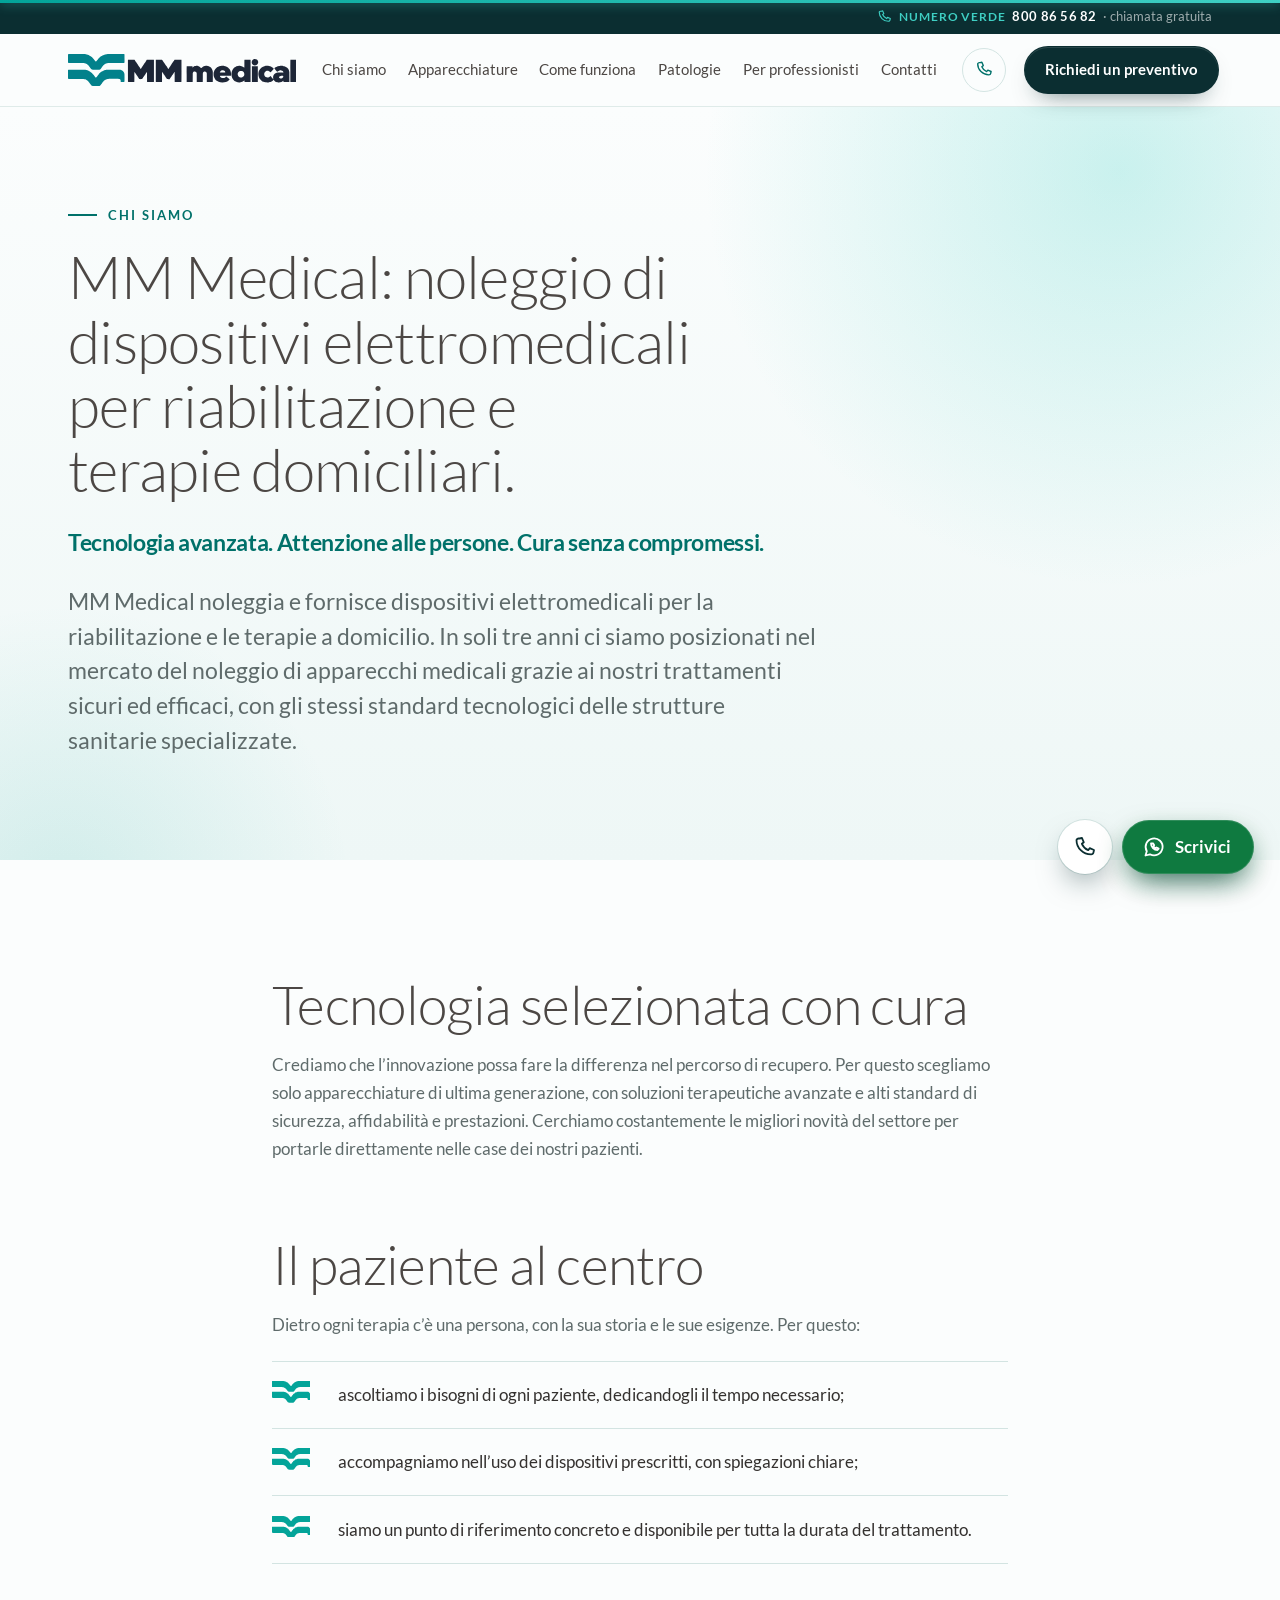
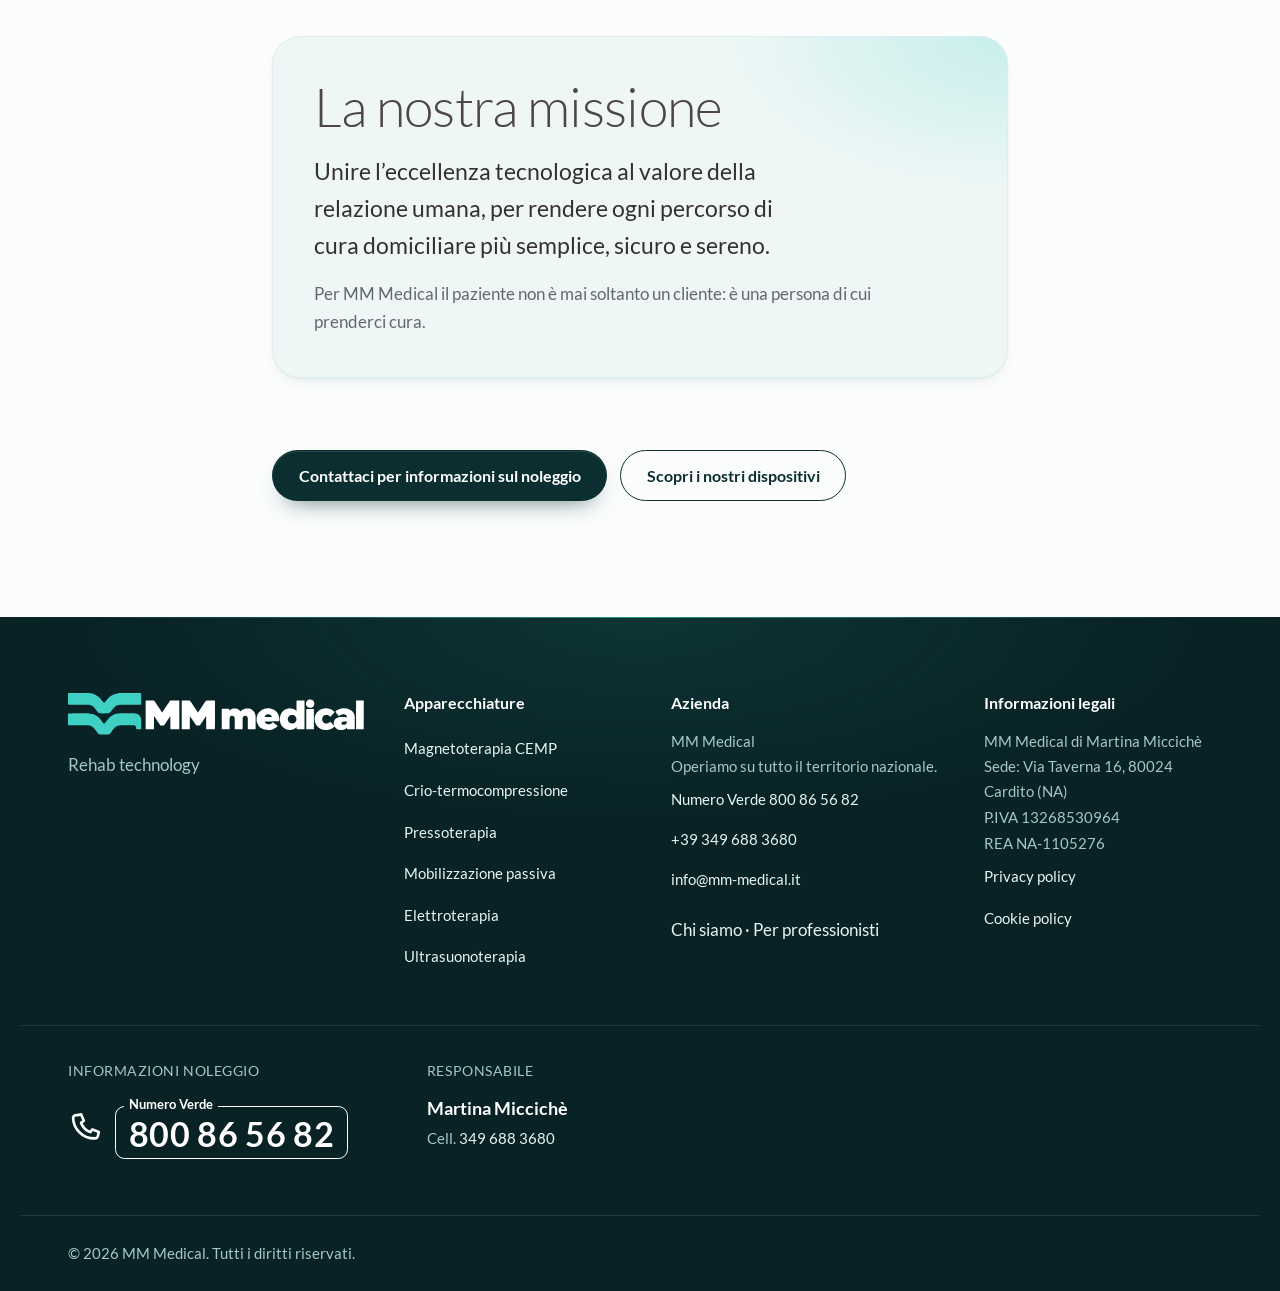
==== chi-siamo/index.html @ cc6946dc "Publish MM Medical site (built from launch 17e41a9)" ====
<!DOCTYPE html><html lang="it"><head><meta charset="utf-8"><meta name="viewport" content="width=device-width, initial-scale=1"><title>Chi siamo | MM Medical</title><meta name="description" content="MM Medical noleggia dispositivi elettromedicali per la riabilitazione e le terapie a domicilio. Tecnologia avanzata, attenzione alle persone, cura senza compromessi."><link rel="canonical" href="https://www.mm-medical.it/chi-siamo/"><link rel="icon" href="/favicon.svg" type="image/svg+xml"><meta name="theme-color" content="#0b2e31"><script>document.documentElement.classList.add('js');</script><script>
      // Page transitions: only the photo that travels (clicked card <-> device hero) gets a transition name,
      // so every other photo fades with the page. Browsers without these events simply skip the effect.
      (function () {
        var slug = function (u) { var m = new URL(u, location.href).pathname.match(/^\/apparecchiature\/([^\/]+)\/?$/); return m ? m[1] : null; };
        var photo = function (s, home) { return home ? document.querySelector('[data-device="' + s + '"] .ph') : document.querySelector('.stage .photo'); };
        var name = function (el, s) { if (el) el.style.viewTransitionName = 'dev-' + s; };
        addEventListener('pageswap', function (e) {
          if (!e.viewTransition || !e.activation) return;
          var to = new URL(e.activation.entry.url), here = slug(location.href), dest = slug(to.href);
          if (dest && !here) name(photo(dest, true), dest);
          else if (here && to.pathname === '/') name(photo(here, false), here);
        });
        addEventListener('pagereveal', function (e) {
          if (!e.viewTransition || !window.navigation || !navigation.activation || !navigation.activation.from) return;
          var from = new URL(navigation.activation.from.url), here = slug(location.href), prev = slug(from.href);
          if (here && from.pathname === '/') name(photo(here, false), here);
          else if (!here && prev) name(photo(prev, true), prev);
        });
      })();
    </script><link rel="alternate" hreflang="it" href="https://www.mm-medical.it/chi-siamo/"><link rel="alternate" hreflang="x-default" href="https://www.mm-medical.it/chi-siamo/"><meta property="og:type" content="website"><meta property="og:locale" content="it_IT"><meta property="og:site_name" content="MM Medical"><meta property="og:title" content="Chi siamo | MM Medical"><meta property="og:description" content="MM Medical noleggia dispositivi elettromedicali per la riabilitazione e le terapie a domicilio. Tecnologia avanzata, attenzione alle persone, cura senza compromessi."><meta property="og:url" content="https://www.mm-medical.it/chi-siamo/"><meta property="og:image" content="https://www.mm-medical.it/og.jpg"><meta property="og:image:width" content="1200"><meta property="og:image:height" content="630"><meta property="og:image:alt" content="MM Medical: noleggio di apparecchiature per la riabilitazione"><meta name="twitter:card" content="summary_large_image"><meta name="twitter:image" content="https://www.mm-medical.it/og.jpg"><script type="application/ld+json">{"@context":"https://schema.org","@type":"LocalBusiness","name":"MM Medical","url":"https://www.mm-medical.it","telephone":"+39 349 688 3680","email":"info@mm-medical.it","description":"MM Medical noleggia dispositivi elettromedicali per la riabilitazione e le terapie a domicilio. Tecnologia avanzata, attenzione alle persone, cura senza compromessi.","areaServed":{"@type":"Country","name":"Italia"}}</script><link rel="stylesheet" href="/_astro/Base.Cmo2KmZf.css"><style>.hero[data-astro-cid-tkrz6np5]{background:linear-gradient(180deg, var(--paper), var(--mint));padding-block:clamp(3.5rem,8vw,7rem)}.hero[data-astro-cid-tkrz6np5] .wrap[data-astro-cid-tkrz6np5]{justify-items:start;gap:1.4rem;display:grid}h1[data-astro-cid-tkrz6np5]{overflow-wrap:break-word;max-width:22ch;font-size:clamp(1.9rem,1.1rem + 3.2vw,4.2rem)}.tagline[data-astro-cid-tkrz6np5]{font-family:var(--font-head);letter-spacing:-.015em;color:var(--teal-deep);font-weight:600;font-size:var(--step-1,1.25rem)}@media (prefers-reduced-motion:no-preference){.hero[data-astro-cid-tkrz6np5] .wrap[data-astro-cid-tkrz6np5]>[data-astro-cid-tkrz6np5]{animation:cs-up .9s var(--ease) both}.hero[data-astro-cid-tkrz6np5] .wrap[data-astro-cid-tkrz6np5]>[data-astro-cid-tkrz6np5]:nth-child(2){animation-delay:80ms}.hero[data-astro-cid-tkrz6np5] .wrap[data-astro-cid-tkrz6np5]>[data-astro-cid-tkrz6np5]:nth-child(3){animation-delay:.16s}.hero[data-astro-cid-tkrz6np5] .wrap[data-astro-cid-tkrz6np5]>[data-astro-cid-tkrz6np5]:nth-child(4){animation-delay:.24s}@keyframes cs-up{0%{opacity:0;transform:translateY(16px)}}}.hero[data-astro-cid-tkrz6np5] .lead[data-astro-cid-tkrz6np5]{max-width:60ch}.blocks[data-astro-cid-tkrz6np5]{gap:clamp(2.5rem,6vw,4.5rem);max-width:52rem;display:grid}.block[data-astro-cid-tkrz6np5]{gap:1rem;display:grid}.block[data-astro-cid-tkrz6np5] p[data-astro-cid-tkrz6np5]{color:var(--muted)}.points[data-astro-cid-tkrz6np5]{margin:.4rem 0 0;padding:0;list-style:none;display:grid}.points[data-astro-cid-tkrz6np5] li[data-astro-cid-tkrz6np5]{border-top:1px solid var(--line);grid-template-columns:3rem 1fr;align-items:start;gap:1.1rem;padding-block:1.2rem;display:grid}.points[data-astro-cid-tkrz6np5] li[data-astro-cid-tkrz6np5]:last-child{border-bottom:1px solid var(--line)}.points[data-astro-cid-tkrz6np5] .bullet{width:2.4rem;color:var(--teal);transition:transform .5s var(--ease-spring), filter .4s}.points[data-astro-cid-tkrz6np5] li[data-astro-cid-tkrz6np5]{transition:padding-left .4s var(--ease), background .4s}@media (hover:hover){.points[data-astro-cid-tkrz6np5] li[data-astro-cid-tkrz6np5]:hover{background:linear-gradient(90deg,#eef7f6e6,#eef7f600);padding-left:.5rem}.points[data-astro-cid-tkrz6np5] li[data-astro-cid-tkrz6np5]:hover .bullet{filter:drop-shadow(0 4px 8px #03a49973);transform:scale(1.08)}}.mission[data-astro-cid-tkrz6np5]{border-radius:var(--r-lg);background:radial-gradient(26rem 14rem at 100% 0%, #3fd0c438, transparent 70%), var(--mint);box-shadow:inset 0 0 0 1px var(--mint-2), var(--shadow-sm);padding:clamp(1.5rem,4vw,2.6rem)}@media (width<=560px){.ctas[data-astro-cid-tkrz6np5] .btn[data-astro-cid-tkrz6np5]{width:100%}}.points[data-astro-cid-tkrz6np5] span[data-astro-cid-tkrz6np5]{color:var(--text)}.mission[data-astro-cid-tkrz6np5] .big[data-astro-cid-tkrz6np5]{color:var(--text);font-size:var(--step-1,1.25rem);max-width:38ch;font-weight:500}.ctas[data-astro-cid-tkrz6np5]{flex-wrap:wrap;gap:.8rem;display:flex}
</style></head><body><a class="skip" href="#main">Vai al contenuto</a><header class="site-header" data-astro-cid-nen7h5rs><div class="topline" data-astro-cid-nen7h5rs><div class="wrap tl-in" data-astro-cid-nen7h5rs><a class="tl-tf" href="tel:800865682" aria-label="Numero Verde 800 86 56 82, chiamata gratuita" data-astro-cid-nen7h5rs><svg class="i" viewBox="0 0 24 24" fill="none" stroke="currentColor" stroke-width="1.8" stroke-linecap="round" stroke-linejoin="round" aria-hidden="true"><path d="M6.6 3.5 9 3l1.8 4.3-1.9 1.5a11.5 11.5 0 0 0 6.3 6.3l1.5-1.9L21 15l-.5 2.4a2.5 2.5 0 0 1-2.5 2c-8 0-14.5-6.5-14.5-14.5a2.5 2.5 0 0 1 2.1-1.4z"></path></svg><span class="tl-lbl" data-astro-cid-nen7h5rs>Numero Verde</span> <strong data-astro-cid-nen7h5rs>800 86 56 82</strong><span class="tl-free" data-astro-cid-nen7h5rs>· chiamata gratuita</span></a></div></div><div class="wrap bar" data-astro-cid-nen7h5rs><a class="brand" href="/" aria-label="MM Medical, home" data-astro-cid-nen7h5rs><svg class="logo" viewBox="99.5 168.3 1407.2 197.2" role="img" aria-label="MM Medical" xmlns="http://www.w3.org/2000/svg"><path fill="var(--logo-mark, #02818B)" fill-rule="evenodd" d="M 103 168.5 c -1.67 0.67 -2.67 1.33 -3.17 2.67 -0.33 0.67 -0.33 1 -0.33 24.5 0 15.67 0 24 0.17 24.33 0.5 1.5 2 3 3.67 3.5 0.33 0.17 13.83 0.17 45.5 0.33 26.67 -0 45.83 -0 47 0.17 3.33 0.17 9 1.5 12.5 2.83 3.83 1.33 9.83 5.33 14.17 9.33 3 2.67 3.67 3.33 6.83 7.33 1.5 2 3 3.83 3.33 4.17 1 1.33 5.67 7.67 7.17 10 0.83 1.17 3.33 3.67 4.67 4.67 1.33 0.83 3.17 1.83 4.83 2.17 l 1.33 0.33 20.17 0.17 c 11.67 -0 20.67 -0 21.17 -0.17 4.17 -0.83 7.67 -3 10 -6.33 0.5 -0.67 1.17 -1.67 1.5 -2.17 0.33 -0.33 1.67 -2 2.83 -3.67 1.17 -1.67 2.5 -3.5 3 -4.17 0.67 -0.67 1.67 -2 2.33 -2.83 2.5 -3.33 7.5 -9 10 -11.17 3.17 -2.83 8.17 -5.83 12.5 -7.67 3.33 -1.33 8.67 -2.5 12.67 -2.83 1.5 -0.17 17.5 -0.17 49.67 -0.17 l 47.5 -0.17 0.83 -0.33 c 1.33 -0.67 1.83 -1.17 2.5 -2.33 l 0.5 -1 0 -23.17 c 0 -12.67 -0.17 -23.67 -0.17 -24.33 -0.17 -1.83 -0.67 -2.67 -2.17 -3.5 l -1 -0.67 -48 -0 c -29.33 -0 -49.17 -0 -51.17 0.17 -5.67 0.33 -10.67 1 -17 2.67 -6.5 1.5 -9.5 2.67 -16.5 6 -5.5 2.67 -12.67 7.5 -16.17 10.83 -0.33 0.5 -1.83 1.83 -3.33 3.33 -1.5 1.33 -3.5 3.33 -4.33 4.5 -2.83 3.17 -8.5 10.5 -11.33 14.67 -1.67 2.67 -3 3.33 -5.67 3.33 -2.17 -0 -3.33 -0.83 -5.33 -3.67 -3.33 -4.67 -3.67 -5.17 -6.83 -9 -1.33 -1.67 -2.67 -3.33 -3 -3.67 -2.5 -3.33 -7.83 -8.67 -11.5 -11.5 -0.33 -0.17 -1.17 -0.83 -1.83 -1.33 -0.67 -0.5 -2 -1.5 -2.83 -2 -0.83 -0.67 -2.17 -1.5 -3 -2.17 -1.67 -1 -4.5 -2.67 -6.33 -3.5 -0.67 -0.33 -2.5 -1.17 -3.83 -1.83 -3.33 -1.5 -6.83 -2.67 -10.33 -3.67 -0.83 -0.17 -2.17 -0.5 -3 -0.67 -1 -0.33 -2.33 -0.67 -3.17 -0.83 -0.83 -0.17 -2 -0.33 -2.33 -0.5 -0.33 -0 -2.5 -0.33 -4.67 -0.67 l -3.83 -0.5 -47.83 -0 c -38.83 -0 -47.83 -0 -48.33 0.17z M 117.17 265 l -14.5 -0 -0.83 0.67 c -0.5 0.33 -1.17 1 -1.33 1.33 -1 1.17 -1 -0.5 -1 26.17 0 27.67 -0.17 25.83 1.33 27.17 1.33 1.33 -3.33 1.17 47.33 1.33 32 -0 45.5 -0 46.83 0.17 3 0.33 8 1.33 10.67 2.33 2.5 0.83 6.67 2.83 7.83 3.67 2 1.5 3.83 2.67 5 3.5 3.5 2.5 4.83 3.67 7.67 7.33 1.17 1.5 3.67 4.5 5.17 6.33 1.67 2.17 4.5 6 5.67 8.17 0.5 0.83 1.5 2.17 2.33 3.17 0.67 1 1.67 2.33 2.17 3 1.5 2.33 3 3.5 5.83 5 2.33 1.17 1.83 1.17 22.67 1.17 19.67 -0 22.5 -0.17 24.17 -0.67 2.33 -0.67 5.67 -3.17 6.83 -5 1.17 -1.67 2.83 -4.17 4.33 -6.33 1.17 -1.5 2.5 -3.33 3 -4.17 2.83 -3.83 3.33 -4.67 4.5 -6.33 0.83 -1 2 -2.33 2.5 -3.17 0.67 -0.83 1.5 -1.83 1.83 -2.17 1.83 -2.5 5.67 -6 8.5 -7.83 0.83 -0.5 1.67 -1 1.83 -1.17 0.17 -0.17 0.83 -0.5 1.5 -0.83 0.5 -0.33 1.17 -0.67 1.67 -1 3.33 -2.33 11.17 -4.5 17.5 -5 4.33 -0.33 60.83 -0.33 64.83 -0 3.5 0.33 4.67 0.67 7 2.67 1.83 1.67 2.83 3.17 3.33 4.67 0.67 1.83 0.83 3 0.83 7 0 3.17 0 3.5 0.33 3.83 l 0.33 0.33 10.67 0.17 c 11.5 -0 11.67 -0 12.17 -0.83 0.17 -0.5 0.33 -42.33 0 -45.67 -0.33 -5 -1 -7.67 -3.17 -11.83 -3.83 -7.67 -8.5 -11.83 -18 -15.5 -2 -0.83 -5.33 -1.5 -9 -1.67 -3.17 -0.17 -60.83 -0.17 -70.17 -0 -3.83 -0 -7.33 0.17 -7.67 0.33 -0.5 -0 -2 0.33 -3.5 0.5 -1.33 0.17 -3.33 0.5 -4.17 0.83 -0.83 0.17 -2 0.5 -2.33 0.5 -2 0.33 -9 2.67 -12 4 -6 2.83 -7.33 3.5 -10 5.33 -4.5 2.83 -5.5 3.67 -10.33 7.83 -3.33 2.83 -3.67 3.17 -7.67 8 -0.83 1 -2.17 2.67 -3.17 4 -1 1.17 -2.5 3 -3.33 4.17 -0.67 1.17 -1.83 2.67 -2.17 3.17 -0.5 0.67 -1.67 2.33 -2.67 3.5 -3.67 5.33 -4.33 6 -7.33 6 -1.5 -0 -2.5 -0.33 -3.33 -1.17 -1.33 -1.33 -4.5 -5.83 -7.83 -10.67 -1.17 -1.83 -2.33 -3.5 -3.5 -4.67 -1.67 -1.83 -4.67 -5.33 -7.17 -8.17 -1 -1.5 -1.67 -2 -3.5 -3.67 -0.83 -0.67 -2 -1.67 -2.67 -2.33 -3.33 -2.83 -9.67 -7.33 -12 -8.33 -0.33 -0.17 -1.17 -0.5 -1.83 -1 -1.5 -0.83 -5.17 -2.5 -7 -3.17 -0.83 -0.33 -2.17 -0.83 -2.83 -1.17 -0.83 -0.33 -2.17 -0.67 -3 -0.83 -0.83 -0.17 -2 -0.5 -2.67 -0.67 -4.67 -1.33 -10.17 -2.17 -15.33 -2.33 -3.5 -0.17 -53.17 -0.17 -81.17 -0z"></path><path fill="var(--logo-word, #1D2637)" fill-rule="evenodd" d="M 1249 199.17 c -3.5 0.33 -8.17 2.5 -10.5 4.67 -1.5 1.33 -4 4.5 -4.67 5.83 -2 4 -2.67 8.83 -1.83 14 0.83 4.17 3.5 8.33 7.17 11.17 3.83 2.83 7 3.67 12.5 3.67 7.17 -0 12.67 -2.67 16.33 -8 1.5 -2.5 2.83 -5.67 3.17 -7.83 0.17 -0.5 0.17 -1.67 0.33 -2.33 0.83 -6 -3 -14.33 -8.17 -17.67 -4.33 -2.67 -9.5 -4 -14.33 -3.5z M 469.33 204.33 l -0.5 0.5 0 67.5 0.17 67.33 0.33 0.33 c 0.17 0.17 0.83 0.33 2.67 0.33 2.83 0.17 35.5 0.17 35.83 -0 0.83 -0.17 0.83 0.83 0.83 -30.83 0 -28.17 0 -30 0.33 -30.33 0.33 -0.5 0.67 -0.33 1.5 1.17 0.33 0.67 1.33 2 2.17 3.33 2.17 2.67 2.67 3.5 5.33 7.33 1 1.67 2.17 3.5 2.5 4 2 3.17 5.5 8.33 6.83 10.17 0.83 1.33 1.83 2.83 2.5 3.5 0.5 0.83 2.67 4 4.67 7 2.17 3.17 4 6 4.33 6.33 0.33 0.33 1 0.67 1.67 0.83 0.83 0.33 1.17 0.33 7.33 0.33 5.67 -0 6.5 -0 7.17 -0.33 0.67 -0.33 2 -1.67 3 -3.17 0.5 -0.5 1.67 -2.5 3 -4.17 1.17 -1.83 2.67 -4 3.33 -5 1.67 -2.5 3.5 -5.17 4.17 -6.33 0.83 -1.33 4.5 -6.67 5.83 -8.67 0.67 -0.83 1.5 -2 1.83 -2.67 0.83 -1 3.17 -4.67 4.83 -7.33 1.83 -2.67 4.33 -6.33 4.67 -6.5 0.83 -0.5 0.83 -1.83 0.83 30.33 0.17 21.5 0.17 30.17 0.33 30.5 0.17 0.17 0.33 0.33 0.67 0.5 0.17 -0 9.5 -0 20.67 -0 l 20.17 -0 0.33 -0.33 0.5 -0.33 0 -67.5 0 -67.33 -0.5 -0.5 -0.5 -0.33 -20.83 -0 c -14.33 -0 -21 -0 -21.33 0.17 -0.83 0.33 -1.67 1.67 -7.17 9.67 -1.5 2.17 -3.83 5.67 -5.33 7.67 -1.33 2.17 -2.67 4.17 -3 4.5 -0.67 1.17 -2.33 3.67 -2.83 4.67 -0.33 0.5 -0.83 1.33 -1.33 1.83 -5.17 7.5 -8 12 -9.83 14.83 -1 1.5 -2.5 4 -3.5 5.33 -1 1.5 -2.33 3.67 -3 4.67 -1.5 2.33 -2 2.83 -2.5 2.83 -0.33 -0 -2 -2.33 -4.17 -5.83 -0.33 -0.67 -1.5 -2.33 -2.5 -3.67 -1 -1.33 -2.33 -3.5 -3.33 -4.83 -0.83 -1.33 -2.5 -3.83 -3.67 -5.67 -1.17 -1.67 -2.67 -4 -3.5 -5.17 -5.83 -8.67 -9.5 -14.17 -12.67 -18.83 -1 -1.5 -2.67 -3.83 -3.67 -5.33 -3.67 -5.33 -4.33 -6.17 -4.83 -6.5 l -0.5 -0.33 -19.5 -0 -19.5 -0 -0.33 0.33z M 1187.33 204.17 c -0.33 0.17 -0.5 0.33 -0.5 0.5 -0.17 -0 -0.17 11 -0.33 24.17 0 17.83 -0.17 24.17 -0.17 24.17 -0.5 0.33 -0.67 0.17 -1.83 -0.83 -1.5 -1.33 -4 -3.33 -5.5 -4 -0.5 -0.33 -1.67 -1 -2.33 -1.33 -2 -1.33 -5.83 -3 -7.67 -3.67 -2.17 -0.67 -8 -1.83 -10.33 -2 -3.17 -0.33 -6.5 -0 -10.5 0.67 -6.33 1 -7.67 1.33 -12.83 3.67 -2 1 -7.17 4 -8.33 4.83 -4.17 3.33 -7.5 6.83 -11.17 11.5 -2.5 3.33 -6 11.5 -7.33 17.5 -2.5 10.33 -2.17 19.33 1.33 31.67 0.33 1.33 1.83 4.5 3.33 7.67 0.83 1.67 1.33 2.33 4 6.17 4.5 6.33 11.5 11.83 19 15 7.17 3 12.33 4 20.33 3.83 8.83 -0.33 15.33 -2.33 22.5 -7 1.17 -0.83 4.67 -3.67 5.83 -4.67 1.83 -1.83 2 -1.5 2.5 5 0.17 2.83 0.33 3.33 1 3.67 0.17 0.17 4.83 0.17 17.83 0.17 l 17.67 -0 0.33 -0.33 0.5 -0.5 0 -67.5 0 -67.5 -0.33 -0.5 -0.5 -0.33 -17.67 -0 c -9.83 -0 -17.83 -0 -18 -0 -0.33 -0.17 -0.67 -0 -0.83 -0z m -17.17 68.83 c 1.33 0.17 2.83 0.5 3.33 0.67 0.5 0.33 1.17 0.5 1.5 0.5 0.83 0.17 3.67 2.5 5.33 4.17 5.17 5.17 7.17 12.83 5 20.17 -1.17 3.33 -2 5.17 -3.83 7.17 -2.17 2.33 -4.33 3.83 -7.83 5.67 -4.67 2.17 -11 2.17 -16.33 -0.17 -2 -0.83 -5 -2.83 -6.5 -4.5 -2.5 -2.67 -3.83 -5 -5.17 -9.83 l -0.5 -1.83 0 -3.33 0.17 -3.5 0.67 -1.67 c 0.33 -1 1 -2.33 1.33 -3 0.5 -0.67 1.17 -1.83 1.5 -2.5 1.17 -2.17 4.5 -5.17 7 -6.5 3.67 -1.83 9.5 -2.5 14.33 -1.5z M 641 204.5 l -0.33 0.33 -0.17 67.33 0 67.33 0.5 0.5 0.33 0.33 9.5 -0 c 5.17 -0 13.5 -0 18.5 0.17 8.67 -0 9 -0 9.33 -0.33 l 0.33 -0.33 0 -29 c 0.17 -15.83 0.17 -29.5 0.33 -30.17 0.17 -2.33 0.5 -2 3.33 2.33 3 4.17 4 5.83 5.5 7.83 0.83 1 2.5 3.67 4 5.67 1.33 2 3 4.5 3.67 5.5 0.67 1 1.83 2.5 2.33 3.33 0.67 1 1.33 2.17 1.67 2.5 0.33 0.5 2.33 3.5 4.33 6.5 4.67 6.83 5.17 7.5 6.17 8.17 1 0.67 1.5 0.67 8.17 0.67 6.5 -0.17 6.5 -0.17 8.17 -1.5 1.17 -1.17 6.17 -8.17 7 -10 0.33 -0.33 1.17 -1.67 2 -3 0.83 -1.17 2.17 -3.17 3.17 -4.5 0.83 -1.33 2.17 -3.17 2.67 -4.17 1.67 -2.17 4.5 -6.33 5.5 -8.17 2.17 -3.5 2.5 -4 3.33 -5.17 0.5 -0.5 1.17 -1.5 1.5 -2 0.5 -0.5 1.5 -2 2.33 -3.17 1.67 -2.5 2.17 -2.83 2.5 -2.17 0.17 0.5 0.33 15.17 0.17 44.83 0 10.5 0 15.5 0.17 15.67 0.17 0.17 0.5 0.33 0.83 0.5 0.67 0.17 40 0.17 40.33 -0 0.83 -0.17 0.83 3.67 0.83 -67.83 0 -48.5 0 -67.17 -0.17 -67.5 -0.17 -0.33 -0.33 -0.5 -0.5 -0.67 -0.33 -0.17 -37.5 -0.17 -40.17 -0 -2.17 0.17 -2.67 0.33 -3.83 2.17 -2.17 3.5 -3.67 5.67 -4.67 7.17 -1.17 1.33 -2.67 3.5 -4.17 6.17 -0.33 0.67 -1.33 2.17 -2.17 3.17 -1.83 2.67 -4.5 6.67 -6.67 9.83 -0.83 1.33 -1.83 3 -2.33 3.5 -0.33 0.67 -1.5 2.33 -2.33 3.67 -1.67 2.5 -2.67 3.83 -6 8.67 -1.17 1.67 -2.67 4 -3.5 5.17 -4 6.33 -4.33 6.83 -5.17 6.33 0 -0.17 -0.67 -0.83 -1.17 -1.67 -0.5 -0.83 -1.17 -2.17 -1.67 -2.83 -1.5 -2.33 -5.33 -7.83 -8.5 -12.83 -1.83 -2.5 -4 -5.67 -5 -7.17 -1.67 -2.5 -2.5 -3.67 -4 -6.33 -0.5 -0.67 -1.33 -2 -2 -2.83 -0.67 -0.83 -1.5 -2 -2 -2.5 -1.83 -2.67 -5 -7.33 -7.83 -11.5 -3 -4.83 -4.67 -7 -5.33 -7.5 -0.67 -0.67 -3.67 -0.83 -21.67 -0.83 -16.33 -0 -16.83 -0 -17.17 0.33z M 1470.17 204.67 c -0.17 0.33 -0.33 3.67 -0.33 67.5 0 36.83 0 67.33 0.17 67.67 0 0.33 0.17 0.5 0.33 0.67 0.33 0.17 5.17 0.17 17.67 0.17 17.33 -0 17.33 -0 17.83 -0.33 0.17 -0.17 0.5 -0.5 0.5 -0.67 0.17 -0.33 0.17 -24.33 0.17 -53.5 0 -29.17 0 -55.83 0 -59.33 0.17 -3.5 0.17 -9.67 0 -14 l 0 -7.67 -0.5 -0.5 -0.5 -0.5 -17.5 -0 -17.5 -0 -0.33 0.5z M 1045.83 241.17 c -0.33 -0 -1.5 0.17 -2.67 0.33 -1.33 0.17 -2.67 0.33 -3.17 0.5 -1.17 -0 -6.33 1.33 -8 1.83 -10 3.33 -18.17 9 -24.5 17 -3.67 4.5 -7 10.67 -8.5 16.17 -0.33 1 -0.67 2.17 -0.83 2.83 -0.33 1.33 -1.17 5.17 -1.33 7 -0.5 4.17 0 14 0.67 17 0.17 0.33 0.33 1.17 0.5 1.67 0 0.67 0.5 2 0.83 3.17 0.5 1.17 1 2.67 1.17 3.17 1 3 3.17 7 6.33 11.33 3.83 5.33 5.17 6.67 10.17 10.5 4 2.83 6.5 4.33 11 6 7.83 3.33 14.33 4.5 24.5 4.33 7.83 -0 12.67 -0.67 20.33 -2.83 2.33 -0.67 6.83 -2.67 9.33 -4 1.33 -0.83 6 -3.83 7.17 -4.83 2.67 -2.17 7.5 -7.17 7.5 -7.67 0 -0.5 -1.33 -1.83 -4.67 -4.33 -1.5 -1.17 -3 -2.33 -3.33 -2.67 -0.5 -0.33 -1.17 -1 -1.67 -1.33 -0.67 -0.33 -1.5 -1 -2.17 -1.5 -6.33 -4.83 -9.83 -7.5 -10.5 -7.5 -0.17 -0 -1.17 0.83 -2.67 2.33 -4.33 4.17 -7 5.67 -12.5 6.5 -4 0.67 -8 0.33 -11.83 -0.67 -4.67 -1.33 -9.67 -5.67 -11.17 -9.5 -0.17 -0.67 -0.5 -1.33 -0.5 -1.5 -0.33 -0.67 0.17 -1.17 0.83 -1.33 0.33 -0.17 14.17 -0.17 30.83 -0.17 32.5 -0 35.83 -0 36.17 -0.17 0.5 -0.17 0.67 -1 1 -4.17 0.67 -6.33 0 -15.83 -1.67 -20.83 -0.17 -0.83 -0.83 -2.5 -1.17 -3.67 -1 -3.17 -1.67 -4.67 -3.67 -8.33 -1.5 -2.5 -2.67 -4.17 -4.17 -6 -0.83 -0.83 -1.83 -2.17 -2.5 -2.83 -2.83 -3.5 -7.67 -7 -14 -10.17 -4.17 -2.17 -10.83 -4.33 -15.17 -5 -1 -0 -2.33 -0.33 -3 -0.5 -1 -0.17 -11.33 -0.5 -13 -0.17z m 8.5 27.67 c 4.67 0.67 8.5 2.5 10.83 4.83 1.33 1.5 2.17 2.67 3.17 5.33 1 2.33 0.83 2.83 -0.5 3.17 -1.17 0.17 -31.5 0.17 -32 -0.17 -0.5 -0.33 -0.5 -0.67 0 -2.33 0.67 -2.17 1.83 -4.33 3.33 -5.67 2.83 -2.83 6.5 -4.67 10.33 -5.17 2.33 -0.33 2.5 -0.33 4.83 -0z M 1322 241.17 c -2 0.17 -5.5 0.67 -8.67 1.5 -1 0.17 -2.33 0.5 -2.67 0.5 -2.5 0.5 -5.83 1.83 -9.5 3.67 -4.33 2.17 -7.17 3.83 -8.5 5.17 -0.67 0.67 -2 1.67 -2.83 2.33 -2 1.67 -3.83 3.67 -7.5 8 -1 1.33 -2.5 3.83 -4 6.83 -0.5 1.33 -1.17 2.5 -1.17 2.5 -0.5 0.67 -2.5 6.33 -2.83 8.17 -1.17 6.17 -1.5 9 -1.5 13 0.17 7.83 1.67 14.33 4.67 21.17 1.17 2.67 1.33 3.17 2.5 5 3.83 6.17 8.5 11.33 14 15.17 3.33 2.17 4 2.67 10.67 5.83 2.5 1.17 6 2.17 11 3 7.5 1.33 18.67 1.17 24 -0.5 0.67 -0.17 2.33 -0.67 3.83 -1 3.17 -0.83 4.67 -1.33 7.83 -2.83 6 -3 10.83 -6.5 14.33 -10.5 0.67 -1 1 -0.83 2.17 0.83 1.33 2 3 3.83 5.17 5.83 2.33 2.17 3 2.67 5.5 4 2.67 1.5 3.17 1.83 5 2.33 5.5 2 8.67 2.5 15.33 2.5 5.83 -0 9.67 -0.67 14.83 -2.33 0.83 -0.33 1.5 -0.5 1.67 -0.5 0.33 -0 3.83 -1.83 5 -2.67 1.33 -0.83 2.33 -1.67 4.33 -3.5 1.33 -1.17 1.5 -1.33 2 -1 0.33 0.17 0.5 1.83 0.5 4.33 0 2 0.17 2.5 1 2.67 0.5 0.17 34.5 0.17 35 -0.17 0.5 -0 0.67 -0.83 0.5 -1.83 0 -0.33 0 -13.67 0 -29.33 l -0.17 -28.67 -0.33 -2.5 c -0.33 -1.5 -0.67 -3.17 -0.83 -3.83 -0.67 -2.33 -1.33 -5 -1.33 -5.17 0 -0.17 -0.33 -0.83 -0.67 -1.5 -0.33 -0.83 -0.67 -1.83 -0.83 -2.17 -1.17 -2.33 -3.17 -6 -4.33 -7.67 -1 -1.17 -3 -3.17 -4.83 -4.67 -5 -4.17 -10.17 -6.83 -17.67 -9.5 -1.5 -0.5 -6.5 -1.5 -8.67 -1.83 -0.83 -0.17 -2.33 -0.33 -3.17 -0.5 -3.83 -0.5 -13 -0.33 -17 0.17 -0.83 0.17 -1.83 0.33 -2.5 0.5 -1 -0 -3.67 0.67 -6.33 1.33 -0.67 0.17 -1.67 0.5 -2.33 0.67 -0.5 -0 -1.5 0.33 -2.17 0.67 -0.67 0.33 -1.33 0.5 -1.5 0.5 -0.33 -0 -4.67 2 -7.67 3.67 -3.17 1.5 -6.83 4 -9 6 -1.33 1.33 -1.33 1.17 2.17 6.17 0.67 1.17 1.67 2.33 2 2.83 1.5 2.17 4.67 6.33 7.17 9.33 0.67 0.83 1.5 1.83 1.83 2.17 1 1.5 2.17 2.5 2.83 2.5 0.5 -0 1.83 -0.83 3.33 -2.33 2.67 -2.33 7 -4.5 11.67 -5.67 2.17 -0.5 2.5 -0.5 5.5 -0.67 2.67 -0 3.67 -0 4.83 0.17 4.83 1 7.67 2.33 10.33 5.33 1 1 1.83 3 2 5.17 0.67 3.67 0.5 4 -1.67 3.67 -0.83 -0 -3.33 -0.33 -5.67 -0.5 -2.33 -0.17 -5.33 -0.5 -6.5 -0.67 -5.83 -0.5 -16.67 -0.33 -21 0.33 -1.33 0.33 -2.83 0.67 -3.33 0.83 -0.5 0.17 -1.67 0.5 -2.33 0.67 -3 1 -4.83 1.67 -7.33 3.17 -4.5 2.33 -8.83 6.67 -11 10.33 -3 5.5 -3.83 8.83 -3.67 15 0 4.33 0.33 6.67 1.17 9.17 0.83 2.67 0.33 2.67 -2 -0.17 -0.83 -0.67 -1.5 -1.67 -1.83 -1.83 -0.5 -0.5 -1.5 -1.67 -3.17 -3.83 -4.83 -6 -10.17 -11.67 -10.83 -11.67 -0.33 -0 -0.83 0.5 -1.67 1.33 -0.67 0.67 -2 1.83 -2.83 2.33 -0.83 0.5 -1.83 1.33 -2.17 1.67 -1.67 1.17 -4.17 2.33 -6.33 3 -2 0.33 -2.33 0.33 -5 0.33 -4.33 -0 -7.17 -0.67 -10.17 -2.5 -5 -2.83 -7.17 -5.5 -9 -11.17 -1.33 -4.33 -1.33 -9.33 0.17 -14 1.5 -4.5 5.17 -9.17 9.17 -11.17 5.5 -2.83 13.5 -2.83 19.17 0.17 2.5 1.17 4 2.33 6.5 4.83 1.17 1.17 2.17 2.17 2.33 2.17 0.33 -0 1.67 -1.33 4.17 -4 1.17 -1.33 3.17 -3.33 4.33 -4.67 1.17 -1.17 2.67 -2.5 3.33 -3.17 1.17 -1.17 3.17 -3.5 5.33 -6.17 0.67 -0.67 1.67 -1.83 2.17 -2.33 0.83 -0.67 1.17 -1.17 1.17 -1.33 0 -0.67 -0.83 -1.83 -2.67 -3.67 -3.5 -3.5 -6.33 -5.5 -10.83 -8 -0.33 -0.33 -1.17 -0.67 -1.67 -1 -1.67 -1 -4.5 -2.17 -7 -3 -0.33 -0 -1 -0.33 -1.33 -0.5 -0.83 -0.33 -6.17 -1.5 -7.67 -1.67 -0.83 -0.17 -2.17 -0.33 -3.17 -0.5 -2.17 -0.17 -8.33 -0.33 -11.17 -0.17z m 103.83 62.17 c 0.5 0.5 0.5 1 0.33 3.17 -0.33 3.83 -1.17 5.67 -3.83 8.5 -2.17 2.5 -4.83 3.67 -8.67 4.17 -5.33 0.83 -8.83 -0.17 -11.17 -2.67 -2.17 -2.17 -2.67 -4.67 -1.67 -7.17 1.17 -3.67 4.67 -5.67 10.33 -6.17 3 -0.17 14.17 -0 14.67 0.17z M 886.5 241.67 c -1.17 0.17 -2.67 0.5 -3.33 0.67 -0.67 0.17 -1.83 0.5 -2.5 0.67 -1.83 0.5 -4.33 2 -8 4.5 -1 0.67 -2.83 2.33 -3.83 3.33 -0.67 0.83 -1.5 1 -1.5 0.33 -0.17 -0.67 -0.5 -4.5 -0.5 -5.67 0 -1.17 -0.17 -1.5 -1.17 -1.67 -0.83 -0.17 -33.33 -0.5 -34 -0.33 -0.33 0.17 -0.5 0.33 -0.67 0.67 -0.17 0.33 -0.17 12.5 -0.17 48.17 0 46.5 0.17 47.67 0.33 48 l 0.33 0.33 17.83 -0 c 10.33 -0 17.83 -0 18 -0.17 0.33 -0 0.5 -0.33 0.67 -0.5 0 -0.17 0.17 -11.67 0.17 -26.33 l 0.17 -26 0.33 -1.67 c 1.17 -4.67 3.5 -7.67 7.33 -9.33 4.33 -2 9.67 -0.83 13 2.67 1.67 1.67 2.5 3.67 3.17 6.67 l 0.5 2.33 0.17 25.83 c 0 24.5 0 25.83 0.33 26.17 l 0.33 0.33 18 0.17 18.17 -0 0.33 -0.5 c 0.33 -0.33 0.33 -0.33 0.33 -26.17 l 0 -25.67 0.5 -2.17 c 1 -5.67 4.67 -9.67 9.33 -10.33 4.17 -0.67 7.67 0.33 10.5 3 1.83 1.67 3.17 4.17 3.83 7.5 l 0.33 2 0 25.67 0 25.67 0.33 0.33 0.5 0.5 11.67 -0 c 17 0.33 24.17 0.17 24.67 -0.17 0.17 -0.33 0.17 -1.67 0.17 -29.83 0 -30.67 0 -31.5 -0.67 -35.67 -0.33 -2.17 -0.5 -2.5 -1.17 -5.33 -1.33 -4.83 -4.67 -11.67 -6.83 -14 -0.33 -0.33 -0.67 -0.83 -0.83 -1 -1 -1.5 -4.33 -4.33 -6.83 -6 -0.67 -0.33 -2 -1.33 -3 -2 -3.33 -2.17 -7.17 -3.67 -11.83 -4.5 -4.67 -0.83 -10.33 -1.33 -13 -0.83 -0.67 0.17 -2 0.33 -3.17 0.5 -2.17 0.17 -5.83 1 -7.33 1.67 -2.83 1 -6.67 3.17 -8.33 4.5 -0.5 0.33 -1.17 0.83 -1.67 1.33 -0.67 0.33 -2.33 1.83 -3.83 3.33 -1.67 1.67 -2.83 2.67 -3.17 2.67 -0.17 -0 -0.67 -0.33 -1.17 -1 -2.67 -3.33 -8.33 -7.83 -12 -9.67 -1.17 -0.5 -2.67 -1.17 -3.33 -1.33 -5.67 -1.83 -7 -2 -11.5 -2.17 -3.5 -0 -4.17 -0 -6 0.5z M 1233.33 243.83 c -0.33 0.17 -0.5 0.33 -0.5 0.5 0 0.17 0 21.67 0 48 0 46.17 0 47.67 0.33 48 0.17 0.33 1 0.33 17.83 0.33 l 17.5 -0 0.33 -0.33 0.5 -0.33 0 -21.5 c 0.17 -27.17 0.17 -27.33 0 -52.83 0 -20 -0.17 -21.17 -0.33 -21.5 -0.5 -0.33 -2.33 -0.5 -19.33 -0.5 -13.17 -0 -15.83 -0 -16.33 0.17z"></path></svg></a><nav class="nav" id="nav" aria-label="Principale" data-astro-cid-nen7h5rs><ul data-astro-cid-nen7h5rs><li style="--n: 0" data-astro-cid-nen7h5rs><a href="/chi-siamo/" data-astro-cid-nen7h5rs>Chi siamo</a></li><li style="--n: 1" data-astro-cid-nen7h5rs><a href="/#apparecchiature" data-astro-cid-nen7h5rs>Apparecchiature</a></li><li style="--n: 2" data-astro-cid-nen7h5rs><a href="/#come-funziona" data-astro-cid-nen7h5rs>Come funziona</a></li><li style="--n: 3" data-astro-cid-nen7h5rs><a href="/patologie/" data-astro-cid-nen7h5rs>Patologie</a></li><li style="--n: 4" data-astro-cid-nen7h5rs><a href="/professionisti/" data-astro-cid-nen7h5rs>Per professionisti</a></li><li style="--n: 5" data-astro-cid-nen7h5rs><a href="/#contatti" data-astro-cid-nen7h5rs>Contatti</a></li><li class="call" style="--n: 6" data-astro-cid-nen7h5rs><a href="tel:800865682" data-astro-cid-nen7h5rs>Numero Verde 800 86 56 82</a></li><li class="call" style="--n: 7" data-astro-cid-nen7h5rs><a href="tel:+393496883680" data-astro-cid-nen7h5rs>Chiama +39 349 688 3680</a></li><li class="menu-cta" style="--n: 8" data-astro-cid-nen7h5rs><a class="btn btn-primary" href="/#contatti" data-astro-cid-nen7h5rs>Richiedi un preventivo</a></li></ul></nav><div class="actions" data-astro-cid-nen7h5rs><a class="phone" href="tel:+393496883680" aria-label="Chiama MM Medical +39 349 688 3680" data-astro-cid-nen7h5rs><svg class="i" viewBox="0 0 24 24" fill="none" stroke="currentColor" stroke-width="1.8" stroke-linecap="round" stroke-linejoin="round" aria-hidden="true"><path d="M6.6 3.5 9 3l1.8 4.3-1.9 1.5a11.5 11.5 0 0 0 6.3 6.3l1.5-1.9L21 15l-.5 2.4a2.5 2.5 0 0 1-2.5 2c-8 0-14.5-6.5-14.5-14.5a2.5 2.5 0 0 1 2.1-1.4z"></path></svg><span data-astro-cid-nen7h5rs>+39 349 688 3680</span></a><a class="btn btn-primary cta" href="/#contatti" data-astro-cid-nen7h5rs>Richiedi un preventivo</a><button class="burger" type="button" aria-expanded="false" aria-controls="nav" aria-label="Apri il menu" data-astro-cid-nen7h5rs><span data-astro-cid-nen7h5rs></span><span data-astro-cid-nen7h5rs></span></button></div></div></header><script type="module">var e=document.querySelector(`.burger`),t=document.getElementById(`nav`),n=()=>{t?.removeAttribute(`data-open`),e?.setAttribute(`aria-expanded`,`false`)};e?.addEventListener(`click`,()=>{let n=e.getAttribute(`aria-expanded`)!==`true`;e.setAttribute(`aria-expanded`,String(n)),n?t?.setAttribute(`data-open`,`true`):t?.removeAttribute(`data-open`)}),t?.querySelectorAll(`a`).forEach(e=>e.addEventListener(`click`,n)),document.addEventListener(`keydown`,e=>{e.key===`Escape`&&n()}),document.addEventListener(`click`,e=>{t?.hasAttribute(`data-open`)&&!e.target.closest(`.site-header`)&&n()});var r=document.querySelector(`.site-header`),i=()=>r?.toggleAttribute(`data-scrolled`,scrollY>8);addEventListener(`scroll`,i,{passive:!0}),i();</script><main id="main"><section class="hero aura" data-astro-cid-tkrz6np5><div class="wrap" data-astro-cid-tkrz6np5><p class="eyebrow" data-astro-cid-tkrz6np5>Chi siamo</p><h1 data-astro-cid-tkrz6np5>MM Medical: noleggio di dispositivi elettromedicali per riabilitazione e terapie domiciliari.</h1><p class="tagline" data-astro-cid-tkrz6np5>Tecnologia avanzata. Attenzione alle persone. Cura senza compromessi.</p><p class="lead" data-astro-cid-tkrz6np5>MM Medical noleggia e fornisce dispositivi elettromedicali per la riabilitazione e le terapie a domicilio. In soli tre anni ci siamo posizionati nel mercato del noleggio di apparecchi medicali grazie ai nostri trattamenti sicuri ed efficaci, con gli stessi standard tecnologici delle strutture sanitarie specializzate.</p></div></section><section class="section body" data-astro-cid-tkrz6np5><div class="wrap blocks" data-astro-cid-tkrz6np5><article class="block reveal" data-astro-cid-tkrz6np5><h2 data-astro-cid-tkrz6np5>Tecnologia selezionata con cura</h2><p data-astro-cid-tkrz6np5>Crediamo che l’innovazione possa fare la differenza nel percorso di recupero. Per questo scegliamo solo apparecchiature di ultima generazione, con soluzioni terapeutiche avanzate e alti standard di sicurezza, affidabilità e prestazioni. Cerchiamo costantemente le migliori novità del settore per portarle direttamente nelle case dei nostri pazienti.</p></article><article class="block reveal" data-astro-cid-tkrz6np5><h2 data-astro-cid-tkrz6np5>Il paziente al centro</h2><p data-astro-cid-tkrz6np5>Dietro ogni terapia c’è una persona, con la sua storia e le sue esigenze. Per questo:</p><ul class="points" data-astro-cid-tkrz6np5><li data-astro-cid-tkrz6np5><svg class="bullet" viewBox="99.5 168.3 348.4 197.2" aria-hidden="true" xmlns="http://www.w3.org/2000/svg"><path fill="currentColor" fill-rule="evenodd" d="M 103 168.5 c -1.67 0.67 -2.67 1.33 -3.17 2.67 -0.33 0.67 -0.33 1 -0.33 24.5 0 15.67 0 24 0.17 24.33 0.5 1.5 2 3 3.67 3.5 0.33 0.17 13.83 0.17 45.5 0.33 26.67 -0 45.83 -0 47 0.17 3.33 0.17 9 1.5 12.5 2.83 3.83 1.33 9.83 5.33 14.17 9.33 3 2.67 3.67 3.33 6.83 7.33 1.5 2 3 3.83 3.33 4.17 1 1.33 5.67 7.67 7.17 10 0.83 1.17 3.33 3.67 4.67 4.67 1.33 0.83 3.17 1.83 4.83 2.17 l 1.33 0.33 20.17 0.17 c 11.67 -0 20.67 -0 21.17 -0.17 4.17 -0.83 7.67 -3 10 -6.33 0.5 -0.67 1.17 -1.67 1.5 -2.17 0.33 -0.33 1.67 -2 2.83 -3.67 1.17 -1.67 2.5 -3.5 3 -4.17 0.67 -0.67 1.67 -2 2.33 -2.83 2.5 -3.33 7.5 -9 10 -11.17 3.17 -2.83 8.17 -5.83 12.5 -7.67 3.33 -1.33 8.67 -2.5 12.67 -2.83 1.5 -0.17 17.5 -0.17 49.67 -0.17 l 47.5 -0.17 0.83 -0.33 c 1.33 -0.67 1.83 -1.17 2.5 -2.33 l 0.5 -1 0 -23.17 c 0 -12.67 -0.17 -23.67 -0.17 -24.33 -0.17 -1.83 -0.67 -2.67 -2.17 -3.5 l -1 -0.67 -48 -0 c -29.33 -0 -49.17 -0 -51.17 0.17 -5.67 0.33 -10.67 1 -17 2.67 -6.5 1.5 -9.5 2.67 -16.5 6 -5.5 2.67 -12.67 7.5 -16.17 10.83 -0.33 0.5 -1.83 1.83 -3.33 3.33 -1.5 1.33 -3.5 3.33 -4.33 4.5 -2.83 3.17 -8.5 10.5 -11.33 14.67 -1.67 2.67 -3 3.33 -5.67 3.33 -2.17 -0 -3.33 -0.83 -5.33 -3.67 -3.33 -4.67 -3.67 -5.17 -6.83 -9 -1.33 -1.67 -2.67 -3.33 -3 -3.67 -2.5 -3.33 -7.83 -8.67 -11.5 -11.5 -0.33 -0.17 -1.17 -0.83 -1.83 -1.33 -0.67 -0.5 -2 -1.5 -2.83 -2 -0.83 -0.67 -2.17 -1.5 -3 -2.17 -1.67 -1 -4.5 -2.67 -6.33 -3.5 -0.67 -0.33 -2.5 -1.17 -3.83 -1.83 -3.33 -1.5 -6.83 -2.67 -10.33 -3.67 -0.83 -0.17 -2.17 -0.5 -3 -0.67 -1 -0.33 -2.33 -0.67 -3.17 -0.83 -0.83 -0.17 -2 -0.33 -2.33 -0.5 -0.33 -0 -2.5 -0.33 -4.67 -0.67 l -3.83 -0.5 -47.83 -0 c -38.83 -0 -47.83 -0 -48.33 0.17z M 117.17 265 l -14.5 -0 -0.83 0.67 c -0.5 0.33 -1.17 1 -1.33 1.33 -1 1.17 -1 -0.5 -1 26.17 0 27.67 -0.17 25.83 1.33 27.17 1.33 1.33 -3.33 1.17 47.33 1.33 32 -0 45.5 -0 46.83 0.17 3 0.33 8 1.33 10.67 2.33 2.5 0.83 6.67 2.83 7.83 3.67 2 1.5 3.83 2.67 5 3.5 3.5 2.5 4.83 3.67 7.67 7.33 1.17 1.5 3.67 4.5 5.17 6.33 1.67 2.17 4.5 6 5.67 8.17 0.5 0.83 1.5 2.17 2.33 3.17 0.67 1 1.67 2.33 2.17 3 1.5 2.33 3 3.5 5.83 5 2.33 1.17 1.83 1.17 22.67 1.17 19.67 -0 22.5 -0.17 24.17 -0.67 2.33 -0.67 5.67 -3.17 6.83 -5 1.17 -1.67 2.83 -4.17 4.33 -6.33 1.17 -1.5 2.5 -3.33 3 -4.17 2.83 -3.83 3.33 -4.67 4.5 -6.33 0.83 -1 2 -2.33 2.5 -3.17 0.67 -0.83 1.5 -1.83 1.83 -2.17 1.83 -2.5 5.67 -6 8.5 -7.83 0.83 -0.5 1.67 -1 1.83 -1.17 0.17 -0.17 0.83 -0.5 1.5 -0.83 0.5 -0.33 1.17 -0.67 1.67 -1 3.33 -2.33 11.17 -4.5 17.5 -5 4.33 -0.33 60.83 -0.33 64.83 -0 3.5 0.33 4.67 0.67 7 2.67 1.83 1.67 2.83 3.17 3.33 4.67 0.67 1.83 0.83 3 0.83 7 0 3.17 0 3.5 0.33 3.83 l 0.33 0.33 10.67 0.17 c 11.5 -0 11.67 -0 12.17 -0.83 0.17 -0.5 0.33 -42.33 0 -45.67 -0.33 -5 -1 -7.67 -3.17 -11.83 -3.83 -7.67 -8.5 -11.83 -18 -15.5 -2 -0.83 -5.33 -1.5 -9 -1.67 -3.17 -0.17 -60.83 -0.17 -70.17 -0 -3.83 -0 -7.33 0.17 -7.67 0.33 -0.5 -0 -2 0.33 -3.5 0.5 -1.33 0.17 -3.33 0.5 -4.17 0.83 -0.83 0.17 -2 0.5 -2.33 0.5 -2 0.33 -9 2.67 -12 4 -6 2.83 -7.33 3.5 -10 5.33 -4.5 2.83 -5.5 3.67 -10.33 7.83 -3.33 2.83 -3.67 3.17 -7.67 8 -0.83 1 -2.17 2.67 -3.17 4 -1 1.17 -2.5 3 -3.33 4.17 -0.67 1.17 -1.83 2.67 -2.17 3.17 -0.5 0.67 -1.67 2.33 -2.67 3.5 -3.67 5.33 -4.33 6 -7.33 6 -1.5 -0 -2.5 -0.33 -3.33 -1.17 -1.33 -1.33 -4.5 -5.83 -7.83 -10.67 -1.17 -1.83 -2.33 -3.5 -3.5 -4.67 -1.67 -1.83 -4.67 -5.33 -7.17 -8.17 -1 -1.5 -1.67 -2 -3.5 -3.67 -0.83 -0.67 -2 -1.67 -2.67 -2.33 -3.33 -2.83 -9.67 -7.33 -12 -8.33 -0.33 -0.17 -1.17 -0.5 -1.83 -1 -1.5 -0.83 -5.17 -2.5 -7 -3.17 -0.83 -0.33 -2.17 -0.83 -2.83 -1.17 -0.83 -0.33 -2.17 -0.67 -3 -0.83 -0.83 -0.17 -2 -0.5 -2.67 -0.67 -4.67 -1.33 -10.17 -2.17 -15.33 -2.33 -3.5 -0.17 -53.17 -0.17 -81.17 -0z"></path></svg><span data-astro-cid-tkrz6np5>ascoltiamo i bisogni di ogni paziente, dedicandogli il tempo necessario;</span></li><li data-astro-cid-tkrz6np5><svg class="bullet" viewBox="99.5 168.3 348.4 197.2" aria-hidden="true" xmlns="http://www.w3.org/2000/svg"><path fill="currentColor" fill-rule="evenodd" d="M 103 168.5 c -1.67 0.67 -2.67 1.33 -3.17 2.67 -0.33 0.67 -0.33 1 -0.33 24.5 0 15.67 0 24 0.17 24.33 0.5 1.5 2 3 3.67 3.5 0.33 0.17 13.83 0.17 45.5 0.33 26.67 -0 45.83 -0 47 0.17 3.33 0.17 9 1.5 12.5 2.83 3.83 1.33 9.83 5.33 14.17 9.33 3 2.67 3.67 3.33 6.83 7.33 1.5 2 3 3.83 3.33 4.17 1 1.33 5.67 7.67 7.17 10 0.83 1.17 3.33 3.67 4.67 4.67 1.33 0.83 3.17 1.83 4.83 2.17 l 1.33 0.33 20.17 0.17 c 11.67 -0 20.67 -0 21.17 -0.17 4.17 -0.83 7.67 -3 10 -6.33 0.5 -0.67 1.17 -1.67 1.5 -2.17 0.33 -0.33 1.67 -2 2.83 -3.67 1.17 -1.67 2.5 -3.5 3 -4.17 0.67 -0.67 1.67 -2 2.33 -2.83 2.5 -3.33 7.5 -9 10 -11.17 3.17 -2.83 8.17 -5.83 12.5 -7.67 3.33 -1.33 8.67 -2.5 12.67 -2.83 1.5 -0.17 17.5 -0.17 49.67 -0.17 l 47.5 -0.17 0.83 -0.33 c 1.33 -0.67 1.83 -1.17 2.5 -2.33 l 0.5 -1 0 -23.17 c 0 -12.67 -0.17 -23.67 -0.17 -24.33 -0.17 -1.83 -0.67 -2.67 -2.17 -3.5 l -1 -0.67 -48 -0 c -29.33 -0 -49.17 -0 -51.17 0.17 -5.67 0.33 -10.67 1 -17 2.67 -6.5 1.5 -9.5 2.67 -16.5 6 -5.5 2.67 -12.67 7.5 -16.17 10.83 -0.33 0.5 -1.83 1.83 -3.33 3.33 -1.5 1.33 -3.5 3.33 -4.33 4.5 -2.83 3.17 -8.5 10.5 -11.33 14.67 -1.67 2.67 -3 3.33 -5.67 3.33 -2.17 -0 -3.33 -0.83 -5.33 -3.67 -3.33 -4.67 -3.67 -5.17 -6.83 -9 -1.33 -1.67 -2.67 -3.33 -3 -3.67 -2.5 -3.33 -7.83 -8.67 -11.5 -11.5 -0.33 -0.17 -1.17 -0.83 -1.83 -1.33 -0.67 -0.5 -2 -1.5 -2.83 -2 -0.83 -0.67 -2.17 -1.5 -3 -2.17 -1.67 -1 -4.5 -2.67 -6.33 -3.5 -0.67 -0.33 -2.5 -1.17 -3.83 -1.83 -3.33 -1.5 -6.83 -2.67 -10.33 -3.67 -0.83 -0.17 -2.17 -0.5 -3 -0.67 -1 -0.33 -2.33 -0.67 -3.17 -0.83 -0.83 -0.17 -2 -0.33 -2.33 -0.5 -0.33 -0 -2.5 -0.33 -4.67 -0.67 l -3.83 -0.5 -47.83 -0 c -38.83 -0 -47.83 -0 -48.33 0.17z M 117.17 265 l -14.5 -0 -0.83 0.67 c -0.5 0.33 -1.17 1 -1.33 1.33 -1 1.17 -1 -0.5 -1 26.17 0 27.67 -0.17 25.83 1.33 27.17 1.33 1.33 -3.33 1.17 47.33 1.33 32 -0 45.5 -0 46.83 0.17 3 0.33 8 1.33 10.67 2.33 2.5 0.83 6.67 2.83 7.83 3.67 2 1.5 3.83 2.67 5 3.5 3.5 2.5 4.83 3.67 7.67 7.33 1.17 1.5 3.67 4.5 5.17 6.33 1.67 2.17 4.5 6 5.67 8.17 0.5 0.83 1.5 2.17 2.33 3.17 0.67 1 1.67 2.33 2.17 3 1.5 2.33 3 3.5 5.83 5 2.33 1.17 1.83 1.17 22.67 1.17 19.67 -0 22.5 -0.17 24.17 -0.67 2.33 -0.67 5.67 -3.17 6.83 -5 1.17 -1.67 2.83 -4.17 4.33 -6.33 1.17 -1.5 2.5 -3.33 3 -4.17 2.83 -3.83 3.33 -4.67 4.5 -6.33 0.83 -1 2 -2.33 2.5 -3.17 0.67 -0.83 1.5 -1.83 1.83 -2.17 1.83 -2.5 5.67 -6 8.5 -7.83 0.83 -0.5 1.67 -1 1.83 -1.17 0.17 -0.17 0.83 -0.5 1.5 -0.83 0.5 -0.33 1.17 -0.67 1.67 -1 3.33 -2.33 11.17 -4.5 17.5 -5 4.33 -0.33 60.83 -0.33 64.83 -0 3.5 0.33 4.67 0.67 7 2.67 1.83 1.67 2.83 3.17 3.33 4.67 0.67 1.83 0.83 3 0.83 7 0 3.17 0 3.5 0.33 3.83 l 0.33 0.33 10.67 0.17 c 11.5 -0 11.67 -0 12.17 -0.83 0.17 -0.5 0.33 -42.33 0 -45.67 -0.33 -5 -1 -7.67 -3.17 -11.83 -3.83 -7.67 -8.5 -11.83 -18 -15.5 -2 -0.83 -5.33 -1.5 -9 -1.67 -3.17 -0.17 -60.83 -0.17 -70.17 -0 -3.83 -0 -7.33 0.17 -7.67 0.33 -0.5 -0 -2 0.33 -3.5 0.5 -1.33 0.17 -3.33 0.5 -4.17 0.83 -0.83 0.17 -2 0.5 -2.33 0.5 -2 0.33 -9 2.67 -12 4 -6 2.83 -7.33 3.5 -10 5.33 -4.5 2.83 -5.5 3.67 -10.33 7.83 -3.33 2.83 -3.67 3.17 -7.67 8 -0.83 1 -2.17 2.67 -3.17 4 -1 1.17 -2.5 3 -3.33 4.17 -0.67 1.17 -1.83 2.67 -2.17 3.17 -0.5 0.67 -1.67 2.33 -2.67 3.5 -3.67 5.33 -4.33 6 -7.33 6 -1.5 -0 -2.5 -0.33 -3.33 -1.17 -1.33 -1.33 -4.5 -5.83 -7.83 -10.67 -1.17 -1.83 -2.33 -3.5 -3.5 -4.67 -1.67 -1.83 -4.67 -5.33 -7.17 -8.17 -1 -1.5 -1.67 -2 -3.5 -3.67 -0.83 -0.67 -2 -1.67 -2.67 -2.33 -3.33 -2.83 -9.67 -7.33 -12 -8.33 -0.33 -0.17 -1.17 -0.5 -1.83 -1 -1.5 -0.83 -5.17 -2.5 -7 -3.17 -0.83 -0.33 -2.17 -0.83 -2.83 -1.17 -0.83 -0.33 -2.17 -0.67 -3 -0.83 -0.83 -0.17 -2 -0.5 -2.67 -0.67 -4.67 -1.33 -10.17 -2.17 -15.33 -2.33 -3.5 -0.17 -53.17 -0.17 -81.17 -0z"></path></svg><span data-astro-cid-tkrz6np5>accompagniamo nell’uso dei dispositivi prescritti, con spiegazioni chiare;</span></li><li data-astro-cid-tkrz6np5><svg class="bullet" viewBox="99.5 168.3 348.4 197.2" aria-hidden="true" xmlns="http://www.w3.org/2000/svg"><path fill="currentColor" fill-rule="evenodd" d="M 103 168.5 c -1.67 0.67 -2.67 1.33 -3.17 2.67 -0.33 0.67 -0.33 1 -0.33 24.5 0 15.67 0 24 0.17 24.33 0.5 1.5 2 3 3.67 3.5 0.33 0.17 13.83 0.17 45.5 0.33 26.67 -0 45.83 -0 47 0.17 3.33 0.17 9 1.5 12.5 2.83 3.83 1.33 9.83 5.33 14.17 9.33 3 2.67 3.67 3.33 6.83 7.33 1.5 2 3 3.83 3.33 4.17 1 1.33 5.67 7.67 7.17 10 0.83 1.17 3.33 3.67 4.67 4.67 1.33 0.83 3.17 1.83 4.83 2.17 l 1.33 0.33 20.17 0.17 c 11.67 -0 20.67 -0 21.17 -0.17 4.17 -0.83 7.67 -3 10 -6.33 0.5 -0.67 1.17 -1.67 1.5 -2.17 0.33 -0.33 1.67 -2 2.83 -3.67 1.17 -1.67 2.5 -3.5 3 -4.17 0.67 -0.67 1.67 -2 2.33 -2.83 2.5 -3.33 7.5 -9 10 -11.17 3.17 -2.83 8.17 -5.83 12.5 -7.67 3.33 -1.33 8.67 -2.5 12.67 -2.83 1.5 -0.17 17.5 -0.17 49.67 -0.17 l 47.5 -0.17 0.83 -0.33 c 1.33 -0.67 1.83 -1.17 2.5 -2.33 l 0.5 -1 0 -23.17 c 0 -12.67 -0.17 -23.67 -0.17 -24.33 -0.17 -1.83 -0.67 -2.67 -2.17 -3.5 l -1 -0.67 -48 -0 c -29.33 -0 -49.17 -0 -51.17 0.17 -5.67 0.33 -10.67 1 -17 2.67 -6.5 1.5 -9.5 2.67 -16.5 6 -5.5 2.67 -12.67 7.5 -16.17 10.83 -0.33 0.5 -1.83 1.83 -3.33 3.33 -1.5 1.33 -3.5 3.33 -4.33 4.5 -2.83 3.17 -8.5 10.5 -11.33 14.67 -1.67 2.67 -3 3.33 -5.67 3.33 -2.17 -0 -3.33 -0.83 -5.33 -3.67 -3.33 -4.67 -3.67 -5.17 -6.83 -9 -1.33 -1.67 -2.67 -3.33 -3 -3.67 -2.5 -3.33 -7.83 -8.67 -11.5 -11.5 -0.33 -0.17 -1.17 -0.83 -1.83 -1.33 -0.67 -0.5 -2 -1.5 -2.83 -2 -0.83 -0.67 -2.17 -1.5 -3 -2.17 -1.67 -1 -4.5 -2.67 -6.33 -3.5 -0.67 -0.33 -2.5 -1.17 -3.83 -1.83 -3.33 -1.5 -6.83 -2.67 -10.33 -3.67 -0.83 -0.17 -2.17 -0.5 -3 -0.67 -1 -0.33 -2.33 -0.67 -3.17 -0.83 -0.83 -0.17 -2 -0.33 -2.33 -0.5 -0.33 -0 -2.5 -0.33 -4.67 -0.67 l -3.83 -0.5 -47.83 -0 c -38.83 -0 -47.83 -0 -48.33 0.17z M 117.17 265 l -14.5 -0 -0.83 0.67 c -0.5 0.33 -1.17 1 -1.33 1.33 -1 1.17 -1 -0.5 -1 26.17 0 27.67 -0.17 25.83 1.33 27.17 1.33 1.33 -3.33 1.17 47.33 1.33 32 -0 45.5 -0 46.83 0.17 3 0.33 8 1.33 10.67 2.33 2.5 0.83 6.67 2.83 7.83 3.67 2 1.5 3.83 2.67 5 3.5 3.5 2.5 4.83 3.67 7.67 7.33 1.17 1.5 3.67 4.5 5.17 6.33 1.67 2.17 4.5 6 5.67 8.17 0.5 0.83 1.5 2.17 2.33 3.17 0.67 1 1.67 2.33 2.17 3 1.5 2.33 3 3.5 5.83 5 2.33 1.17 1.83 1.17 22.67 1.17 19.67 -0 22.5 -0.17 24.17 -0.67 2.33 -0.67 5.67 -3.17 6.83 -5 1.17 -1.67 2.83 -4.17 4.33 -6.33 1.17 -1.5 2.5 -3.33 3 -4.17 2.83 -3.83 3.33 -4.67 4.5 -6.33 0.83 -1 2 -2.33 2.5 -3.17 0.67 -0.83 1.5 -1.83 1.83 -2.17 1.83 -2.5 5.67 -6 8.5 -7.83 0.83 -0.5 1.67 -1 1.83 -1.17 0.17 -0.17 0.83 -0.5 1.5 -0.83 0.5 -0.33 1.17 -0.67 1.67 -1 3.33 -2.33 11.17 -4.5 17.5 -5 4.33 -0.33 60.83 -0.33 64.83 -0 3.5 0.33 4.67 0.67 7 2.67 1.83 1.67 2.83 3.17 3.33 4.67 0.67 1.83 0.83 3 0.83 7 0 3.17 0 3.5 0.33 3.83 l 0.33 0.33 10.67 0.17 c 11.5 -0 11.67 -0 12.17 -0.83 0.17 -0.5 0.33 -42.33 0 -45.67 -0.33 -5 -1 -7.67 -3.17 -11.83 -3.83 -7.67 -8.5 -11.83 -18 -15.5 -2 -0.83 -5.33 -1.5 -9 -1.67 -3.17 -0.17 -60.83 -0.17 -70.17 -0 -3.83 -0 -7.33 0.17 -7.67 0.33 -0.5 -0 -2 0.33 -3.5 0.5 -1.33 0.17 -3.33 0.5 -4.17 0.83 -0.83 0.17 -2 0.5 -2.33 0.5 -2 0.33 -9 2.67 -12 4 -6 2.83 -7.33 3.5 -10 5.33 -4.5 2.83 -5.5 3.67 -10.33 7.83 -3.33 2.83 -3.67 3.17 -7.67 8 -0.83 1 -2.17 2.67 -3.17 4 -1 1.17 -2.5 3 -3.33 4.17 -0.67 1.17 -1.83 2.67 -2.17 3.17 -0.5 0.67 -1.67 2.33 -2.67 3.5 -3.67 5.33 -4.33 6 -7.33 6 -1.5 -0 -2.5 -0.33 -3.33 -1.17 -1.33 -1.33 -4.5 -5.83 -7.83 -10.67 -1.17 -1.83 -2.33 -3.5 -3.5 -4.67 -1.67 -1.83 -4.67 -5.33 -7.17 -8.17 -1 -1.5 -1.67 -2 -3.5 -3.67 -0.83 -0.67 -2 -1.67 -2.67 -2.33 -3.33 -2.83 -9.67 -7.33 -12 -8.33 -0.33 -0.17 -1.17 -0.5 -1.83 -1 -1.5 -0.83 -5.17 -2.5 -7 -3.17 -0.83 -0.33 -2.17 -0.83 -2.83 -1.17 -0.83 -0.33 -2.17 -0.67 -3 -0.83 -0.83 -0.17 -2 -0.5 -2.67 -0.67 -4.67 -1.33 -10.17 -2.17 -15.33 -2.33 -3.5 -0.17 -53.17 -0.17 -81.17 -0z"></path></svg><span data-astro-cid-tkrz6np5>siamo un punto di riferimento concreto e disponibile per tutta la durata del trattamento.</span></li></ul></article><article class="block mission reveal" data-astro-cid-tkrz6np5><h2 data-astro-cid-tkrz6np5>La nostra missione</h2><p class="big" data-astro-cid-tkrz6np5>Unire l’eccellenza tecnologica al valore della relazione umana, per rendere ogni percorso di cura domiciliare più semplice, sicuro e sereno.</p><p data-astro-cid-tkrz6np5>Per MM Medical il paziente non è mai soltanto un cliente: è una persona di cui prenderci cura.</p></article><div class="ctas reveal" data-astro-cid-tkrz6np5><a class="btn btn-primary" href="/#contatti" data-astro-cid-tkrz6np5>Contattaci per informazioni sul noleggio</a><a class="btn btn-ghost" href="/#apparecchiature" data-astro-cid-tkrz6np5>Scopri i nostri dispositivi</a></div></div></section></main><footer class="foot on-dark" data-astro-cid-jo6i4kqk><div class="wrap top" data-astro-cid-jo6i4kqk><div class="brand" data-astro-cid-jo6i4kqk><svg class="logo" viewBox="99.5 168.3 1407.2 197.2" role="img" aria-label="MM Medical" xmlns="http://www.w3.org/2000/svg"><path fill="var(--logo-mark, #02818B)" fill-rule="evenodd" d="M 103 168.5 c -1.67 0.67 -2.67 1.33 -3.17 2.67 -0.33 0.67 -0.33 1 -0.33 24.5 0 15.67 0 24 0.17 24.33 0.5 1.5 2 3 3.67 3.5 0.33 0.17 13.83 0.17 45.5 0.33 26.67 -0 45.83 -0 47 0.17 3.33 0.17 9 1.5 12.5 2.83 3.83 1.33 9.83 5.33 14.17 9.33 3 2.67 3.67 3.33 6.83 7.33 1.5 2 3 3.83 3.33 4.17 1 1.33 5.67 7.67 7.17 10 0.83 1.17 3.33 3.67 4.67 4.67 1.33 0.83 3.17 1.83 4.83 2.17 l 1.33 0.33 20.17 0.17 c 11.67 -0 20.67 -0 21.17 -0.17 4.17 -0.83 7.67 -3 10 -6.33 0.5 -0.67 1.17 -1.67 1.5 -2.17 0.33 -0.33 1.67 -2 2.83 -3.67 1.17 -1.67 2.5 -3.5 3 -4.17 0.67 -0.67 1.67 -2 2.33 -2.83 2.5 -3.33 7.5 -9 10 -11.17 3.17 -2.83 8.17 -5.83 12.5 -7.67 3.33 -1.33 8.67 -2.5 12.67 -2.83 1.5 -0.17 17.5 -0.17 49.67 -0.17 l 47.5 -0.17 0.83 -0.33 c 1.33 -0.67 1.83 -1.17 2.5 -2.33 l 0.5 -1 0 -23.17 c 0 -12.67 -0.17 -23.67 -0.17 -24.33 -0.17 -1.83 -0.67 -2.67 -2.17 -3.5 l -1 -0.67 -48 -0 c -29.33 -0 -49.17 -0 -51.17 0.17 -5.67 0.33 -10.67 1 -17 2.67 -6.5 1.5 -9.5 2.67 -16.5 6 -5.5 2.67 -12.67 7.5 -16.17 10.83 -0.33 0.5 -1.83 1.83 -3.33 3.33 -1.5 1.33 -3.5 3.33 -4.33 4.5 -2.83 3.17 -8.5 10.5 -11.33 14.67 -1.67 2.67 -3 3.33 -5.67 3.33 -2.17 -0 -3.33 -0.83 -5.33 -3.67 -3.33 -4.67 -3.67 -5.17 -6.83 -9 -1.33 -1.67 -2.67 -3.33 -3 -3.67 -2.5 -3.33 -7.83 -8.67 -11.5 -11.5 -0.33 -0.17 -1.17 -0.83 -1.83 -1.33 -0.67 -0.5 -2 -1.5 -2.83 -2 -0.83 -0.67 -2.17 -1.5 -3 -2.17 -1.67 -1 -4.5 -2.67 -6.33 -3.5 -0.67 -0.33 -2.5 -1.17 -3.83 -1.83 -3.33 -1.5 -6.83 -2.67 -10.33 -3.67 -0.83 -0.17 -2.17 -0.5 -3 -0.67 -1 -0.33 -2.33 -0.67 -3.17 -0.83 -0.83 -0.17 -2 -0.33 -2.33 -0.5 -0.33 -0 -2.5 -0.33 -4.67 -0.67 l -3.83 -0.5 -47.83 -0 c -38.83 -0 -47.83 -0 -48.33 0.17z M 117.17 265 l -14.5 -0 -0.83 0.67 c -0.5 0.33 -1.17 1 -1.33 1.33 -1 1.17 -1 -0.5 -1 26.17 0 27.67 -0.17 25.83 1.33 27.17 1.33 1.33 -3.33 1.17 47.33 1.33 32 -0 45.5 -0 46.83 0.17 3 0.33 8 1.33 10.67 2.33 2.5 0.83 6.67 2.83 7.83 3.67 2 1.5 3.83 2.67 5 3.5 3.5 2.5 4.83 3.67 7.67 7.33 1.17 1.5 3.67 4.5 5.17 6.33 1.67 2.17 4.5 6 5.67 8.17 0.5 0.83 1.5 2.17 2.33 3.17 0.67 1 1.67 2.33 2.17 3 1.5 2.33 3 3.5 5.83 5 2.33 1.17 1.83 1.17 22.67 1.17 19.67 -0 22.5 -0.17 24.17 -0.67 2.33 -0.67 5.67 -3.17 6.83 -5 1.17 -1.67 2.83 -4.17 4.33 -6.33 1.17 -1.5 2.5 -3.33 3 -4.17 2.83 -3.83 3.33 -4.67 4.5 -6.33 0.83 -1 2 -2.33 2.5 -3.17 0.67 -0.83 1.5 -1.83 1.83 -2.17 1.83 -2.5 5.67 -6 8.5 -7.83 0.83 -0.5 1.67 -1 1.83 -1.17 0.17 -0.17 0.83 -0.5 1.5 -0.83 0.5 -0.33 1.17 -0.67 1.67 -1 3.33 -2.33 11.17 -4.5 17.5 -5 4.33 -0.33 60.83 -0.33 64.83 -0 3.5 0.33 4.67 0.67 7 2.67 1.83 1.67 2.83 3.17 3.33 4.67 0.67 1.83 0.83 3 0.83 7 0 3.17 0 3.5 0.33 3.83 l 0.33 0.33 10.67 0.17 c 11.5 -0 11.67 -0 12.17 -0.83 0.17 -0.5 0.33 -42.33 0 -45.67 -0.33 -5 -1 -7.67 -3.17 -11.83 -3.83 -7.67 -8.5 -11.83 -18 -15.5 -2 -0.83 -5.33 -1.5 -9 -1.67 -3.17 -0.17 -60.83 -0.17 -70.17 -0 -3.83 -0 -7.33 0.17 -7.67 0.33 -0.5 -0 -2 0.33 -3.5 0.5 -1.33 0.17 -3.33 0.5 -4.17 0.83 -0.83 0.17 -2 0.5 -2.33 0.5 -2 0.33 -9 2.67 -12 4 -6 2.83 -7.33 3.5 -10 5.33 -4.5 2.83 -5.5 3.67 -10.33 7.83 -3.33 2.83 -3.67 3.17 -7.67 8 -0.83 1 -2.17 2.67 -3.17 4 -1 1.17 -2.5 3 -3.33 4.17 -0.67 1.17 -1.83 2.67 -2.17 3.17 -0.5 0.67 -1.67 2.33 -2.67 3.5 -3.67 5.33 -4.33 6 -7.33 6 -1.5 -0 -2.5 -0.33 -3.33 -1.17 -1.33 -1.33 -4.5 -5.83 -7.83 -10.67 -1.17 -1.83 -2.33 -3.5 -3.5 -4.67 -1.67 -1.83 -4.67 -5.33 -7.17 -8.17 -1 -1.5 -1.67 -2 -3.5 -3.67 -0.83 -0.67 -2 -1.67 -2.67 -2.33 -3.33 -2.83 -9.67 -7.33 -12 -8.33 -0.33 -0.17 -1.17 -0.5 -1.83 -1 -1.5 -0.83 -5.17 -2.5 -7 -3.17 -0.83 -0.33 -2.17 -0.83 -2.83 -1.17 -0.83 -0.33 -2.17 -0.67 -3 -0.83 -0.83 -0.17 -2 -0.5 -2.67 -0.67 -4.67 -1.33 -10.17 -2.17 -15.33 -2.33 -3.5 -0.17 -53.17 -0.17 -81.17 -0z"></path><path fill="var(--logo-word, #1D2637)" fill-rule="evenodd" d="M 1249 199.17 c -3.5 0.33 -8.17 2.5 -10.5 4.67 -1.5 1.33 -4 4.5 -4.67 5.83 -2 4 -2.67 8.83 -1.83 14 0.83 4.17 3.5 8.33 7.17 11.17 3.83 2.83 7 3.67 12.5 3.67 7.17 -0 12.67 -2.67 16.33 -8 1.5 -2.5 2.83 -5.67 3.17 -7.83 0.17 -0.5 0.17 -1.67 0.33 -2.33 0.83 -6 -3 -14.33 -8.17 -17.67 -4.33 -2.67 -9.5 -4 -14.33 -3.5z M 469.33 204.33 l -0.5 0.5 0 67.5 0.17 67.33 0.33 0.33 c 0.17 0.17 0.83 0.33 2.67 0.33 2.83 0.17 35.5 0.17 35.83 -0 0.83 -0.17 0.83 0.83 0.83 -30.83 0 -28.17 0 -30 0.33 -30.33 0.33 -0.5 0.67 -0.33 1.5 1.17 0.33 0.67 1.33 2 2.17 3.33 2.17 2.67 2.67 3.5 5.33 7.33 1 1.67 2.17 3.5 2.5 4 2 3.17 5.5 8.33 6.83 10.17 0.83 1.33 1.83 2.83 2.5 3.5 0.5 0.83 2.67 4 4.67 7 2.17 3.17 4 6 4.33 6.33 0.33 0.33 1 0.67 1.67 0.83 0.83 0.33 1.17 0.33 7.33 0.33 5.67 -0 6.5 -0 7.17 -0.33 0.67 -0.33 2 -1.67 3 -3.17 0.5 -0.5 1.67 -2.5 3 -4.17 1.17 -1.83 2.67 -4 3.33 -5 1.67 -2.5 3.5 -5.17 4.17 -6.33 0.83 -1.33 4.5 -6.67 5.83 -8.67 0.67 -0.83 1.5 -2 1.83 -2.67 0.83 -1 3.17 -4.67 4.83 -7.33 1.83 -2.67 4.33 -6.33 4.67 -6.5 0.83 -0.5 0.83 -1.83 0.83 30.33 0.17 21.5 0.17 30.17 0.33 30.5 0.17 0.17 0.33 0.33 0.67 0.5 0.17 -0 9.5 -0 20.67 -0 l 20.17 -0 0.33 -0.33 0.5 -0.33 0 -67.5 0 -67.33 -0.5 -0.5 -0.5 -0.33 -20.83 -0 c -14.33 -0 -21 -0 -21.33 0.17 -0.83 0.33 -1.67 1.67 -7.17 9.67 -1.5 2.17 -3.83 5.67 -5.33 7.67 -1.33 2.17 -2.67 4.17 -3 4.5 -0.67 1.17 -2.33 3.67 -2.83 4.67 -0.33 0.5 -0.83 1.33 -1.33 1.83 -5.17 7.5 -8 12 -9.83 14.83 -1 1.5 -2.5 4 -3.5 5.33 -1 1.5 -2.33 3.67 -3 4.67 -1.5 2.33 -2 2.83 -2.5 2.83 -0.33 -0 -2 -2.33 -4.17 -5.83 -0.33 -0.67 -1.5 -2.33 -2.5 -3.67 -1 -1.33 -2.33 -3.5 -3.33 -4.83 -0.83 -1.33 -2.5 -3.83 -3.67 -5.67 -1.17 -1.67 -2.67 -4 -3.5 -5.17 -5.83 -8.67 -9.5 -14.17 -12.67 -18.83 -1 -1.5 -2.67 -3.83 -3.67 -5.33 -3.67 -5.33 -4.33 -6.17 -4.83 -6.5 l -0.5 -0.33 -19.5 -0 -19.5 -0 -0.33 0.33z M 1187.33 204.17 c -0.33 0.17 -0.5 0.33 -0.5 0.5 -0.17 -0 -0.17 11 -0.33 24.17 0 17.83 -0.17 24.17 -0.17 24.17 -0.5 0.33 -0.67 0.17 -1.83 -0.83 -1.5 -1.33 -4 -3.33 -5.5 -4 -0.5 -0.33 -1.67 -1 -2.33 -1.33 -2 -1.33 -5.83 -3 -7.67 -3.67 -2.17 -0.67 -8 -1.83 -10.33 -2 -3.17 -0.33 -6.5 -0 -10.5 0.67 -6.33 1 -7.67 1.33 -12.83 3.67 -2 1 -7.17 4 -8.33 4.83 -4.17 3.33 -7.5 6.83 -11.17 11.5 -2.5 3.33 -6 11.5 -7.33 17.5 -2.5 10.33 -2.17 19.33 1.33 31.67 0.33 1.33 1.83 4.5 3.33 7.67 0.83 1.67 1.33 2.33 4 6.17 4.5 6.33 11.5 11.83 19 15 7.17 3 12.33 4 20.33 3.83 8.83 -0.33 15.33 -2.33 22.5 -7 1.17 -0.83 4.67 -3.67 5.83 -4.67 1.83 -1.83 2 -1.5 2.5 5 0.17 2.83 0.33 3.33 1 3.67 0.17 0.17 4.83 0.17 17.83 0.17 l 17.67 -0 0.33 -0.33 0.5 -0.5 0 -67.5 0 -67.5 -0.33 -0.5 -0.5 -0.33 -17.67 -0 c -9.83 -0 -17.83 -0 -18 -0 -0.33 -0.17 -0.67 -0 -0.83 -0z m -17.17 68.83 c 1.33 0.17 2.83 0.5 3.33 0.67 0.5 0.33 1.17 0.5 1.5 0.5 0.83 0.17 3.67 2.5 5.33 4.17 5.17 5.17 7.17 12.83 5 20.17 -1.17 3.33 -2 5.17 -3.83 7.17 -2.17 2.33 -4.33 3.83 -7.83 5.67 -4.67 2.17 -11 2.17 -16.33 -0.17 -2 -0.83 -5 -2.83 -6.5 -4.5 -2.5 -2.67 -3.83 -5 -5.17 -9.83 l -0.5 -1.83 0 -3.33 0.17 -3.5 0.67 -1.67 c 0.33 -1 1 -2.33 1.33 -3 0.5 -0.67 1.17 -1.83 1.5 -2.5 1.17 -2.17 4.5 -5.17 7 -6.5 3.67 -1.83 9.5 -2.5 14.33 -1.5z M 641 204.5 l -0.33 0.33 -0.17 67.33 0 67.33 0.5 0.5 0.33 0.33 9.5 -0 c 5.17 -0 13.5 -0 18.5 0.17 8.67 -0 9 -0 9.33 -0.33 l 0.33 -0.33 0 -29 c 0.17 -15.83 0.17 -29.5 0.33 -30.17 0.17 -2.33 0.5 -2 3.33 2.33 3 4.17 4 5.83 5.5 7.83 0.83 1 2.5 3.67 4 5.67 1.33 2 3 4.5 3.67 5.5 0.67 1 1.83 2.5 2.33 3.33 0.67 1 1.33 2.17 1.67 2.5 0.33 0.5 2.33 3.5 4.33 6.5 4.67 6.83 5.17 7.5 6.17 8.17 1 0.67 1.5 0.67 8.17 0.67 6.5 -0.17 6.5 -0.17 8.17 -1.5 1.17 -1.17 6.17 -8.17 7 -10 0.33 -0.33 1.17 -1.67 2 -3 0.83 -1.17 2.17 -3.17 3.17 -4.5 0.83 -1.33 2.17 -3.17 2.67 -4.17 1.67 -2.17 4.5 -6.33 5.5 -8.17 2.17 -3.5 2.5 -4 3.33 -5.17 0.5 -0.5 1.17 -1.5 1.5 -2 0.5 -0.5 1.5 -2 2.33 -3.17 1.67 -2.5 2.17 -2.83 2.5 -2.17 0.17 0.5 0.33 15.17 0.17 44.83 0 10.5 0 15.5 0.17 15.67 0.17 0.17 0.5 0.33 0.83 0.5 0.67 0.17 40 0.17 40.33 -0 0.83 -0.17 0.83 3.67 0.83 -67.83 0 -48.5 0 -67.17 -0.17 -67.5 -0.17 -0.33 -0.33 -0.5 -0.5 -0.67 -0.33 -0.17 -37.5 -0.17 -40.17 -0 -2.17 0.17 -2.67 0.33 -3.83 2.17 -2.17 3.5 -3.67 5.67 -4.67 7.17 -1.17 1.33 -2.67 3.5 -4.17 6.17 -0.33 0.67 -1.33 2.17 -2.17 3.17 -1.83 2.67 -4.5 6.67 -6.67 9.83 -0.83 1.33 -1.83 3 -2.33 3.5 -0.33 0.67 -1.5 2.33 -2.33 3.67 -1.67 2.5 -2.67 3.83 -6 8.67 -1.17 1.67 -2.67 4 -3.5 5.17 -4 6.33 -4.33 6.83 -5.17 6.33 0 -0.17 -0.67 -0.83 -1.17 -1.67 -0.5 -0.83 -1.17 -2.17 -1.67 -2.83 -1.5 -2.33 -5.33 -7.83 -8.5 -12.83 -1.83 -2.5 -4 -5.67 -5 -7.17 -1.67 -2.5 -2.5 -3.67 -4 -6.33 -0.5 -0.67 -1.33 -2 -2 -2.83 -0.67 -0.83 -1.5 -2 -2 -2.5 -1.83 -2.67 -5 -7.33 -7.83 -11.5 -3 -4.83 -4.67 -7 -5.33 -7.5 -0.67 -0.67 -3.67 -0.83 -21.67 -0.83 -16.33 -0 -16.83 -0 -17.17 0.33z M 1470.17 204.67 c -0.17 0.33 -0.33 3.67 -0.33 67.5 0 36.83 0 67.33 0.17 67.67 0 0.33 0.17 0.5 0.33 0.67 0.33 0.17 5.17 0.17 17.67 0.17 17.33 -0 17.33 -0 17.83 -0.33 0.17 -0.17 0.5 -0.5 0.5 -0.67 0.17 -0.33 0.17 -24.33 0.17 -53.5 0 -29.17 0 -55.83 0 -59.33 0.17 -3.5 0.17 -9.67 0 -14 l 0 -7.67 -0.5 -0.5 -0.5 -0.5 -17.5 -0 -17.5 -0 -0.33 0.5z M 1045.83 241.17 c -0.33 -0 -1.5 0.17 -2.67 0.33 -1.33 0.17 -2.67 0.33 -3.17 0.5 -1.17 -0 -6.33 1.33 -8 1.83 -10 3.33 -18.17 9 -24.5 17 -3.67 4.5 -7 10.67 -8.5 16.17 -0.33 1 -0.67 2.17 -0.83 2.83 -0.33 1.33 -1.17 5.17 -1.33 7 -0.5 4.17 0 14 0.67 17 0.17 0.33 0.33 1.17 0.5 1.67 0 0.67 0.5 2 0.83 3.17 0.5 1.17 1 2.67 1.17 3.17 1 3 3.17 7 6.33 11.33 3.83 5.33 5.17 6.67 10.17 10.5 4 2.83 6.5 4.33 11 6 7.83 3.33 14.33 4.5 24.5 4.33 7.83 -0 12.67 -0.67 20.33 -2.83 2.33 -0.67 6.83 -2.67 9.33 -4 1.33 -0.83 6 -3.83 7.17 -4.83 2.67 -2.17 7.5 -7.17 7.5 -7.67 0 -0.5 -1.33 -1.83 -4.67 -4.33 -1.5 -1.17 -3 -2.33 -3.33 -2.67 -0.5 -0.33 -1.17 -1 -1.67 -1.33 -0.67 -0.33 -1.5 -1 -2.17 -1.5 -6.33 -4.83 -9.83 -7.5 -10.5 -7.5 -0.17 -0 -1.17 0.83 -2.67 2.33 -4.33 4.17 -7 5.67 -12.5 6.5 -4 0.67 -8 0.33 -11.83 -0.67 -4.67 -1.33 -9.67 -5.67 -11.17 -9.5 -0.17 -0.67 -0.5 -1.33 -0.5 -1.5 -0.33 -0.67 0.17 -1.17 0.83 -1.33 0.33 -0.17 14.17 -0.17 30.83 -0.17 32.5 -0 35.83 -0 36.17 -0.17 0.5 -0.17 0.67 -1 1 -4.17 0.67 -6.33 0 -15.83 -1.67 -20.83 -0.17 -0.83 -0.83 -2.5 -1.17 -3.67 -1 -3.17 -1.67 -4.67 -3.67 -8.33 -1.5 -2.5 -2.67 -4.17 -4.17 -6 -0.83 -0.83 -1.83 -2.17 -2.5 -2.83 -2.83 -3.5 -7.67 -7 -14 -10.17 -4.17 -2.17 -10.83 -4.33 -15.17 -5 -1 -0 -2.33 -0.33 -3 -0.5 -1 -0.17 -11.33 -0.5 -13 -0.17z m 8.5 27.67 c 4.67 0.67 8.5 2.5 10.83 4.83 1.33 1.5 2.17 2.67 3.17 5.33 1 2.33 0.83 2.83 -0.5 3.17 -1.17 0.17 -31.5 0.17 -32 -0.17 -0.5 -0.33 -0.5 -0.67 0 -2.33 0.67 -2.17 1.83 -4.33 3.33 -5.67 2.83 -2.83 6.5 -4.67 10.33 -5.17 2.33 -0.33 2.5 -0.33 4.83 -0z M 1322 241.17 c -2 0.17 -5.5 0.67 -8.67 1.5 -1 0.17 -2.33 0.5 -2.67 0.5 -2.5 0.5 -5.83 1.83 -9.5 3.67 -4.33 2.17 -7.17 3.83 -8.5 5.17 -0.67 0.67 -2 1.67 -2.83 2.33 -2 1.67 -3.83 3.67 -7.5 8 -1 1.33 -2.5 3.83 -4 6.83 -0.5 1.33 -1.17 2.5 -1.17 2.5 -0.5 0.67 -2.5 6.33 -2.83 8.17 -1.17 6.17 -1.5 9 -1.5 13 0.17 7.83 1.67 14.33 4.67 21.17 1.17 2.67 1.33 3.17 2.5 5 3.83 6.17 8.5 11.33 14 15.17 3.33 2.17 4 2.67 10.67 5.83 2.5 1.17 6 2.17 11 3 7.5 1.33 18.67 1.17 24 -0.5 0.67 -0.17 2.33 -0.67 3.83 -1 3.17 -0.83 4.67 -1.33 7.83 -2.83 6 -3 10.83 -6.5 14.33 -10.5 0.67 -1 1 -0.83 2.17 0.83 1.33 2 3 3.83 5.17 5.83 2.33 2.17 3 2.67 5.5 4 2.67 1.5 3.17 1.83 5 2.33 5.5 2 8.67 2.5 15.33 2.5 5.83 -0 9.67 -0.67 14.83 -2.33 0.83 -0.33 1.5 -0.5 1.67 -0.5 0.33 -0 3.83 -1.83 5 -2.67 1.33 -0.83 2.33 -1.67 4.33 -3.5 1.33 -1.17 1.5 -1.33 2 -1 0.33 0.17 0.5 1.83 0.5 4.33 0 2 0.17 2.5 1 2.67 0.5 0.17 34.5 0.17 35 -0.17 0.5 -0 0.67 -0.83 0.5 -1.83 0 -0.33 0 -13.67 0 -29.33 l -0.17 -28.67 -0.33 -2.5 c -0.33 -1.5 -0.67 -3.17 -0.83 -3.83 -0.67 -2.33 -1.33 -5 -1.33 -5.17 0 -0.17 -0.33 -0.83 -0.67 -1.5 -0.33 -0.83 -0.67 -1.83 -0.83 -2.17 -1.17 -2.33 -3.17 -6 -4.33 -7.67 -1 -1.17 -3 -3.17 -4.83 -4.67 -5 -4.17 -10.17 -6.83 -17.67 -9.5 -1.5 -0.5 -6.5 -1.5 -8.67 -1.83 -0.83 -0.17 -2.33 -0.33 -3.17 -0.5 -3.83 -0.5 -13 -0.33 -17 0.17 -0.83 0.17 -1.83 0.33 -2.5 0.5 -1 -0 -3.67 0.67 -6.33 1.33 -0.67 0.17 -1.67 0.5 -2.33 0.67 -0.5 -0 -1.5 0.33 -2.17 0.67 -0.67 0.33 -1.33 0.5 -1.5 0.5 -0.33 -0 -4.67 2 -7.67 3.67 -3.17 1.5 -6.83 4 -9 6 -1.33 1.33 -1.33 1.17 2.17 6.17 0.67 1.17 1.67 2.33 2 2.83 1.5 2.17 4.67 6.33 7.17 9.33 0.67 0.83 1.5 1.83 1.83 2.17 1 1.5 2.17 2.5 2.83 2.5 0.5 -0 1.83 -0.83 3.33 -2.33 2.67 -2.33 7 -4.5 11.67 -5.67 2.17 -0.5 2.5 -0.5 5.5 -0.67 2.67 -0 3.67 -0 4.83 0.17 4.83 1 7.67 2.33 10.33 5.33 1 1 1.83 3 2 5.17 0.67 3.67 0.5 4 -1.67 3.67 -0.83 -0 -3.33 -0.33 -5.67 -0.5 -2.33 -0.17 -5.33 -0.5 -6.5 -0.67 -5.83 -0.5 -16.67 -0.33 -21 0.33 -1.33 0.33 -2.83 0.67 -3.33 0.83 -0.5 0.17 -1.67 0.5 -2.33 0.67 -3 1 -4.83 1.67 -7.33 3.17 -4.5 2.33 -8.83 6.67 -11 10.33 -3 5.5 -3.83 8.83 -3.67 15 0 4.33 0.33 6.67 1.17 9.17 0.83 2.67 0.33 2.67 -2 -0.17 -0.83 -0.67 -1.5 -1.67 -1.83 -1.83 -0.5 -0.5 -1.5 -1.67 -3.17 -3.83 -4.83 -6 -10.17 -11.67 -10.83 -11.67 -0.33 -0 -0.83 0.5 -1.67 1.33 -0.67 0.67 -2 1.83 -2.83 2.33 -0.83 0.5 -1.83 1.33 -2.17 1.67 -1.67 1.17 -4.17 2.33 -6.33 3 -2 0.33 -2.33 0.33 -5 0.33 -4.33 -0 -7.17 -0.67 -10.17 -2.5 -5 -2.83 -7.17 -5.5 -9 -11.17 -1.33 -4.33 -1.33 -9.33 0.17 -14 1.5 -4.5 5.17 -9.17 9.17 -11.17 5.5 -2.83 13.5 -2.83 19.17 0.17 2.5 1.17 4 2.33 6.5 4.83 1.17 1.17 2.17 2.17 2.33 2.17 0.33 -0 1.67 -1.33 4.17 -4 1.17 -1.33 3.17 -3.33 4.33 -4.67 1.17 -1.17 2.67 -2.5 3.33 -3.17 1.17 -1.17 3.17 -3.5 5.33 -6.17 0.67 -0.67 1.67 -1.83 2.17 -2.33 0.83 -0.67 1.17 -1.17 1.17 -1.33 0 -0.67 -0.83 -1.83 -2.67 -3.67 -3.5 -3.5 -6.33 -5.5 -10.83 -8 -0.33 -0.33 -1.17 -0.67 -1.67 -1 -1.67 -1 -4.5 -2.17 -7 -3 -0.33 -0 -1 -0.33 -1.33 -0.5 -0.83 -0.33 -6.17 -1.5 -7.67 -1.67 -0.83 -0.17 -2.17 -0.33 -3.17 -0.5 -2.17 -0.17 -8.33 -0.33 -11.17 -0.17z m 103.83 62.17 c 0.5 0.5 0.5 1 0.33 3.17 -0.33 3.83 -1.17 5.67 -3.83 8.5 -2.17 2.5 -4.83 3.67 -8.67 4.17 -5.33 0.83 -8.83 -0.17 -11.17 -2.67 -2.17 -2.17 -2.67 -4.67 -1.67 -7.17 1.17 -3.67 4.67 -5.67 10.33 -6.17 3 -0.17 14.17 -0 14.67 0.17z M 886.5 241.67 c -1.17 0.17 -2.67 0.5 -3.33 0.67 -0.67 0.17 -1.83 0.5 -2.5 0.67 -1.83 0.5 -4.33 2 -8 4.5 -1 0.67 -2.83 2.33 -3.83 3.33 -0.67 0.83 -1.5 1 -1.5 0.33 -0.17 -0.67 -0.5 -4.5 -0.5 -5.67 0 -1.17 -0.17 -1.5 -1.17 -1.67 -0.83 -0.17 -33.33 -0.5 -34 -0.33 -0.33 0.17 -0.5 0.33 -0.67 0.67 -0.17 0.33 -0.17 12.5 -0.17 48.17 0 46.5 0.17 47.67 0.33 48 l 0.33 0.33 17.83 -0 c 10.33 -0 17.83 -0 18 -0.17 0.33 -0 0.5 -0.33 0.67 -0.5 0 -0.17 0.17 -11.67 0.17 -26.33 l 0.17 -26 0.33 -1.67 c 1.17 -4.67 3.5 -7.67 7.33 -9.33 4.33 -2 9.67 -0.83 13 2.67 1.67 1.67 2.5 3.67 3.17 6.67 l 0.5 2.33 0.17 25.83 c 0 24.5 0 25.83 0.33 26.17 l 0.33 0.33 18 0.17 18.17 -0 0.33 -0.5 c 0.33 -0.33 0.33 -0.33 0.33 -26.17 l 0 -25.67 0.5 -2.17 c 1 -5.67 4.67 -9.67 9.33 -10.33 4.17 -0.67 7.67 0.33 10.5 3 1.83 1.67 3.17 4.17 3.83 7.5 l 0.33 2 0 25.67 0 25.67 0.33 0.33 0.5 0.5 11.67 -0 c 17 0.33 24.17 0.17 24.67 -0.17 0.17 -0.33 0.17 -1.67 0.17 -29.83 0 -30.67 0 -31.5 -0.67 -35.67 -0.33 -2.17 -0.5 -2.5 -1.17 -5.33 -1.33 -4.83 -4.67 -11.67 -6.83 -14 -0.33 -0.33 -0.67 -0.83 -0.83 -1 -1 -1.5 -4.33 -4.33 -6.83 -6 -0.67 -0.33 -2 -1.33 -3 -2 -3.33 -2.17 -7.17 -3.67 -11.83 -4.5 -4.67 -0.83 -10.33 -1.33 -13 -0.83 -0.67 0.17 -2 0.33 -3.17 0.5 -2.17 0.17 -5.83 1 -7.33 1.67 -2.83 1 -6.67 3.17 -8.33 4.5 -0.5 0.33 -1.17 0.83 -1.67 1.33 -0.67 0.33 -2.33 1.83 -3.83 3.33 -1.67 1.67 -2.83 2.67 -3.17 2.67 -0.17 -0 -0.67 -0.33 -1.17 -1 -2.67 -3.33 -8.33 -7.83 -12 -9.67 -1.17 -0.5 -2.67 -1.17 -3.33 -1.33 -5.67 -1.83 -7 -2 -11.5 -2.17 -3.5 -0 -4.17 -0 -6 0.5z M 1233.33 243.83 c -0.33 0.17 -0.5 0.33 -0.5 0.5 0 0.17 0 21.67 0 48 0 46.17 0 47.67 0.33 48 0.17 0.33 1 0.33 17.83 0.33 l 17.5 -0 0.33 -0.33 0.5 -0.33 0 -21.5 c 0.17 -27.17 0.17 -27.33 0 -52.83 0 -20 -0.17 -21.17 -0.33 -21.5 -0.5 -0.33 -2.33 -0.5 -19.33 -0.5 -13.17 -0 -15.83 -0 -16.33 0.17z"></path></svg><p data-astro-cid-jo6i4kqk>Rehab technology</p></div><nav aria-label="Apparecchiature" data-astro-cid-jo6i4kqk><p class="ft" data-astro-cid-jo6i4kqk>Apparecchiature</p><ul data-astro-cid-jo6i4kqk><li data-astro-cid-jo6i4kqk><a href="/apparecchiature/magnetoterapia/" data-astro-cid-jo6i4kqk>Magnetoterapia CEMP</a></li><li data-astro-cid-jo6i4kqk><a href="/apparecchiature/crio-termocompressione/" data-astro-cid-jo6i4kqk>Crio-termocompressione</a></li><li data-astro-cid-jo6i4kqk><a href="/apparecchiature/pressoterapia/" data-astro-cid-jo6i4kqk>Pressoterapia</a></li><li data-astro-cid-jo6i4kqk><a href="/apparecchiature/mobilizzazione-passiva/" data-astro-cid-jo6i4kqk>Mobilizzazione passiva</a></li><li data-astro-cid-jo6i4kqk><a href="/apparecchiature/elettroterapia/" data-astro-cid-jo6i4kqk>Elettroterapia</a></li><li data-astro-cid-jo6i4kqk><a href="/apparecchiature/ultrasuonoterapia/" data-astro-cid-jo6i4kqk>Ultrasuonoterapia</a></li></ul></nav><div data-astro-cid-jo6i4kqk><p class="ft" data-astro-cid-jo6i4kqk>Azienda</p><address data-astro-cid-jo6i4kqk>MM Medical<br data-astro-cid-jo6i4kqk>Operiamo su tutto il territorio nazionale.<br data-astro-cid-jo6i4kqk><a href="tel:800865682" data-astro-cid-jo6i4kqk>Numero Verde 800 86 56 82</a><br data-astro-cid-jo6i4kqk><a href="tel:+393496883680" data-astro-cid-jo6i4kqk>+39 349 688 3680</a><br data-astro-cid-jo6i4kqk><a href="mailto:info@mm-medical.it" data-astro-cid-jo6i4kqk>info@mm-medical.it</a></address><p class="pro" data-astro-cid-jo6i4kqk><a href="/chi-siamo/" data-astro-cid-jo6i4kqk>Chi siamo</a> · <a href="/professionisti/" data-astro-cid-jo6i4kqk>Per professionisti</a></p></div><div data-astro-cid-jo6i4kqk><p class="ft" data-astro-cid-jo6i4kqk>Informazioni legali</p><ul data-astro-cid-jo6i4kqk><li data-astro-cid-jo6i4kqk>MM Medical di Martina Miccichè</li><li data-astro-cid-jo6i4kqk>Sede: Via Taverna 16, 80024 Cardito (NA)</li><li data-astro-cid-jo6i4kqk>P.IVA 13268530964</li><li data-astro-cid-jo6i4kqk>REA NA-1105276</li><li data-astro-cid-jo6i4kqk><a href="/privacy/" data-astro-cid-jo6i4kqk>Privacy policy</a></li><li data-astro-cid-jo6i4kqk><a href="/cookie/" data-astro-cid-jo6i4kqk>Cookie policy</a></li></ul></div></div><div class="wrap rental" data-astro-cid-jo6i4kqk><div data-astro-cid-jo6i4kqk><p class="rl" data-astro-cid-jo6i4kqk>Informazioni noleggio</p><a class="tollfree" href="tel:800865682" aria-label="Numero Verde 800 86 56 82" data-astro-cid-jo6i4kqk><svg class="tf-icon" viewBox="0 0 24 24" fill="none" stroke="currentColor" stroke-width="1.8" stroke-linecap="round" stroke-linejoin="round" aria-hidden="true"><path d="M6.6 3.5 9 3l1.8 4.3-1.9 1.5a11.5 11.5 0 0 0 6.3 6.3l1.5-1.9L21 15l-.5 2.4a2.5 2.5 0 0 1-2.5 2c-8 0-14.5-6.5-14.5-14.5a2.5 2.5 0 0 1 2.1-1.4z"></path></svg><span class="tf-box" data-astro-cid-jo6i4kqk><span class="tf-label" data-astro-cid-jo6i4kqk>Numero Verde</span><span class="tf-num" data-astro-cid-jo6i4kqk>800 86 56 82</span></span></a></div><div data-astro-cid-jo6i4kqk><p class="rl" data-astro-cid-jo6i4kqk>Responsabile</p><p class="mgr" data-astro-cid-jo6i4kqk>Martina Miccichè</p><p class="cell" data-astro-cid-jo6i4kqk>Cell. <a href="tel:+393496883680" data-astro-cid-jo6i4kqk>349 688 3680</a></p></div></div><div class="wrap bottom" data-astro-cid-jo6i4kqk><small data-astro-cid-jo6i4kqk>© 2026 MM Medical. Tutti i diritti riservati.</small></div></footer><aside class="floating" aria-label="Contatti rapidi" data-astro-cid-6r5xfdhn><div class="call-wrap" data-astro-cid-6r5xfdhn><div class="call-menu" id="call-menu" role="menu" aria-label="Come vuoi chiamarci?" hidden data-astro-cid-6r5xfdhn><p class="cm-title" data-astro-cid-6r5xfdhn>Come vuoi chiamarci?</p><a class="cm-item" role="menuitem" href="tel:800865682" data-astro-cid-6r5xfdhn><span class="cm-ic tf" data-astro-cid-6r5xfdhn><svg class viewBox="0 0 24 24" fill="none" stroke="currentColor" stroke-width="1.8" stroke-linecap="round" stroke-linejoin="round" aria-hidden="true"><path d="M6.6 3.5 9 3l1.8 4.3-1.9 1.5a11.5 11.5 0 0 0 6.3 6.3l1.5-1.9L21 15l-.5 2.4a2.5 2.5 0 0 1-2.5 2c-8 0-14.5-6.5-14.5-14.5a2.5 2.5 0 0 1 2.1-1.4z"></path></svg></span><span class="cm-txt" data-astro-cid-6r5xfdhn><strong data-astro-cid-6r5xfdhn>Numero Verde</strong><small data-astro-cid-6r5xfdhn>800 86 56 82</small></span></a><a class="cm-item" role="menuitem" href="https://wa.me/393496883680" rel="noopener" data-astro-cid-6r5xfdhn><span class="cm-ic wa-ic" data-astro-cid-6r5xfdhn><svg class viewBox="0 0 24 24" fill="none" stroke="currentColor" stroke-width="1.8" stroke-linecap="round" stroke-linejoin="round" aria-hidden="true"><path d="M3.5 20.5l1.3-4.3A8.5 8.5 0 1 1 8 19.3z"></path><path d="M9 8.5c0 3.5 3 6.5 6.5 6.5l1.2-1.4-2.2-1.1-.9.7a4.6 4.6 0 0 1-2.1-2.1l.7-.9L11 8.3z"></path></svg></span><span class="cm-txt" data-astro-cid-6r5xfdhn><strong data-astro-cid-6r5xfdhn>Chiama su WhatsApp</strong><small data-astro-cid-6r5xfdhn>349 688 3680</small></span></a></div><button class="call" type="button" aria-label="Chiama MM Medical" aria-haspopup="menu" aria-expanded="false" aria-controls="call-menu" data-astro-cid-6r5xfdhn><svg class viewBox="0 0 24 24" fill="none" stroke="currentColor" stroke-width="1.8" stroke-linecap="round" stroke-linejoin="round" aria-hidden="true"><path d="M6.6 3.5 9 3l1.8 4.3-1.9 1.5a11.5 11.5 0 0 0 6.3 6.3l1.5-1.9L21 15l-.5 2.4a2.5 2.5 0 0 1-2.5 2c-8 0-14.5-6.5-14.5-14.5a2.5 2.5 0 0 1 2.1-1.4z"></path></svg></button></div><a class="wa" href="https://wa.me/393496883680?text=Buongiorno%2C%20vorrei%20informazioni%20su%20un%E2%80%99apparecchiatura%20per%20la%20riabilitazione." rel="noopener" aria-label="Scrivici su WhatsApp" data-astro-cid-6r5xfdhn><svg class viewBox="0 0 24 24" fill="none" stroke="currentColor" stroke-width="1.8" stroke-linecap="round" stroke-linejoin="round" aria-hidden="true"><path d="M3.5 20.5l1.3-4.3A8.5 8.5 0 1 1 8 19.3z"></path><path d="M9 8.5c0 3.5 3 6.5 6.5 6.5l1.2-1.4-2.2-1.1-.9.7a4.6 4.6 0 0 1-2.1-2.1l.7-.9L11 8.3z"></path></svg><span data-astro-cid-6r5xfdhn>Scrivici</span></a></aside><script type="module">var e=document.querySelector(`.floating .call`),t=document.getElementById(`call-menu`);if(e&&t){let n=n=>{t.hidden=!n,e.setAttribute(`aria-expanded`,String(n)),n&&t.querySelector(`.cm-item`)?.focus()};e.addEventListener(`click`,()=>n(t.hidden)),document.addEventListener(`click`,e=>{!t.hidden&&!e.target.closest(`.call-wrap`)&&n(!1)}),document.addEventListener(`keydown`,r=>{r.key===`Escape`&&!t.hidden&&(n(!1),e.focus())}),t.querySelectorAll(`a`).forEach(e=>e.addEventListener(`click`,()=>n(!1)))}</script><script type="module">var e=document.querySelectorAll(`.reveal`);if(`IntersectionObserver`in window){let t=new IntersectionObserver(e=>{let n=0;e.forEach(e=>{if(!e.isIntersecting)return;let r=e.target,i=Math.min(n++,6)*70;r.style.setProperty(`--rd`,`${i}ms`),r.classList.add(`in`),setTimeout(()=>r.style.removeProperty(`--rd`),i+1100),t.unobserve(r)})},{rootMargin:`0px 0px -8% 0px`,threshold:.08});e.forEach(e=>t.observe(e))}else e.forEach(e=>e.classList.add(`in`));matchMedia(`(hover: hover)`).matches&&document.addEventListener(`pointermove`,e=>{let t=e.target.closest?.(`.spot`);if(!t)return;let n=t.getBoundingClientRect();t.style.setProperty(`--mx`,`${e.clientX-n.left}px`),t.style.setProperty(`--my`,`${e.clientY-n.top}px`)},{passive:!0});</script></body></html>
---- _astro/Base.Cmo2KmZf.css ----
@font-face{font-family:Lato;font-style:normal;font-display:swap;font-weight:300;src:url(/_astro/lato-latin-ext-300-normal.CYtq150c.woff2)format("woff2"),url([data-uri])format("woff");unicode-range:U+100-2BA,U+2BD-2C5,U+2C7-2CC,U+2CE-2D7,U+2DD-2FF,U+304,U+308,U+329,U+1D00-1DBF,U+1E00-1E9F,U+1EF2-1EFF,U+2020,U+20A0-20AB,U+20AD-20C0,U+2113,U+2C60-2C7F,U+A720-A7FF}@font-face{font-family:Lato;font-style:normal;font-display:swap;font-weight:300;src:url(/_astro/lato-latin-300-normal.BP2wSCML.woff2)format("woff2"),url(/_astro/lato-latin-300-normal.CINZtfFB.woff)format("woff");unicode-range:U+??,U+131,U+152-153,U+2BB-2BC,U+2C6,U+2DA,U+2DC,U+304,U+308,U+329,U+2000-206F,U+20AC,U+2122,U+2191,U+2193,U+2212,U+2215,U+FEFF,U+FFFD}@font-face{font-family:Lato;font-style:normal;font-display:swap;font-weight:400;src:url(/_astro/lato-latin-ext-400-normal.CK4GAP86.woff2)format("woff2"),url([data-uri])format("woff");unicode-range:U+100-2BA,U+2BD-2C5,U+2C7-2CC,U+2CE-2D7,U+2DD-2FF,U+304,U+308,U+329,U+1D00-1DBF,U+1E00-1E9F,U+1EF2-1EFF,U+2020,U+20A0-20AB,U+20AD-20C0,U+2113,U+2C60-2C7F,U+A720-A7FF}@font-face{font-family:Lato;font-style:normal;font-display:swap;font-weight:400;src:url(/_astro/lato-latin-400-normal.BEhtfm5r.woff2)format("woff2"),url(/_astro/lato-latin-400-normal.B11PyLys.woff)format("woff");unicode-range:U+??,U+131,U+152-153,U+2BB-2BC,U+2C6,U+2DA,U+2DC,U+304,U+308,U+329,U+2000-206F,U+20AC,U+2122,U+2191,U+2193,U+2212,U+2215,U+FEFF,U+FFFD}@font-face{font-family:Lato;font-style:normal;font-display:swap;font-weight:700;src:url(/_astro/lato-latin-ext-700-normal.C6gwlRgY.woff2)format("woff2"),url([data-uri])format("woff");unicode-range:U+100-2BA,U+2BD-2C5,U+2C7-2CC,U+2CE-2D7,U+2DD-2FF,U+304,U+308,U+329,U+1D00-1DBF,U+1E00-1E9F,U+1EF2-1EFF,U+2020,U+20A0-20AB,U+20AD-20C0,U+2113,U+2C60-2C7F,U+A720-A7FF}@font-face{font-family:Lato;font-style:normal;font-display:swap;font-weight:700;src:url(/_astro/lato-latin-700-normal.BUGMgin4.woff2)format("woff2"),url(/_astro/lato-latin-700-normal.DAdL7O4w.woff)format("woff");unicode-range:U+??,U+131,U+152-153,U+2BB-2BC,U+2C6,U+2DA,U+2DC,U+304,U+308,U+329,U+2000-206F,U+20AC,U+2122,U+2191,U+2193,U+2212,U+2215,U+FEFF,U+FFFD}@font-face{font-family:Lato;font-style:normal;font-display:swap;font-weight:900;src:url(/_astro/lato-latin-ext-900-normal.BhetttCG.woff2)format("woff2"),url([data-uri])format("woff");unicode-range:U+100-2BA,U+2BD-2C5,U+2C7-2CC,U+2CE-2D7,U+2DD-2FF,U+304,U+308,U+329,U+1D00-1DBF,U+1E00-1E9F,U+1EF2-1EFF,U+2020,U+20A0-20AB,U+20AD-20C0,U+2113,U+2C60-2C7F,U+A720-A7FF}@font-face{font-family:Lato;font-style:normal;font-display:swap;font-weight:900;src:url(/_astro/lato-latin-900-normal.C3uaq3BA.woff2)format("woff2"),url(/_astro/lato-latin-900-normal.CZBfLiEO.woff)format("woff");unicode-range:U+??,U+131,U+152-153,U+2BB-2BC,U+2C6,U+2DA,U+2DC,U+304,U+308,U+329,U+2000-206F,U+20AC,U+2122,U+2191,U+2193,U+2212,U+2215,U+FEFF,U+FFFD}:root{--ink:#0b2e31;--ink-2:#134246;--teal:#03a499;--teal-deep:#00716a;--teal-glow:#3fd0c4;--mint:#eef7f6;--mint-2:#dcefed;--line:#d3e4e2;--charcoal:#4c4744;--text:#34312f;--muted:#5f6b6b;--paper:#fbfdfd;--on-dark:#e8f4f3;--on-dark-muted:#a6c8c5;--font-head:"Lato", "Helvetica Neue", Arial, sans-serif;--font-body:"Lato", "Helvetica Neue", Arial, sans-serif;--step--1:clamp(.85rem, .83rem + .1vw, .92rem);--step-0:clamp(1rem, .97rem + .15vw, 1.1rem);--step-1:clamp(1.2rem, 1.1rem + .5vw, 1.45rem);--step-2:clamp(1.5rem, 1.25rem + 1.2vw, 2.1rem);--step-3:clamp(2rem, 1.5rem + 2.4vw, 3.4rem);--step-4:clamp(2.6rem, 1.7rem + 4.4vw, 5rem);--gutter:clamp(1.25rem, 4vw, 3rem);--max:1240px;--r-sm:10px;--r-md:18px;--r-lg:28px;--ease:cubic-bezier(.22, 1, .36, 1);--ease-spring:cubic-bezier(.34, 1.56, .64, 1);--gap:clamp(1rem, .7rem + .9vw, 1.5rem);--ink-deep:#082225;--danger:#a3261d;--shadow-sm:0 1px 2px #0b2e310d, 0 8px 18px -10px #0b2e3124;--shadow-md:0 2px 4px #0b2e310d, 0 20px 36px -20px #0b2e314d;--shadow-lg:0 2px 4px #0b2e310a, 0 36px 70px -34px #0b2e3180;--glow:0 0 0 1px #03a49952, 0 2px 4px #0b2e310d, 0 22px 48px -22px #03a4998c;--glow-dark:0 0 0 1px #3fd0c438, 0 0 60px -12px #3fd0c466}*,:before,:after{box-sizing:border-box}html{scroll-behavior:smooth;-webkit-text-size-adjust:100%;scroll-padding-top:7rem}@media (prefers-reduced-motion:reduce){html{scroll-behavior:auto}}body{font-family:var(--font-body);font-size:var(--step-0);color:var(--text);background:var(--paper);-webkit-font-smoothing:antialiased;margin:0;line-height:1.6}h1,h2,h3,h4{font-family:var(--font-head);color:var(--charcoal);letter-spacing:-.012em;text-wrap:balance;margin:0;font-weight:700;line-height:1.1}h1{font-size:var(--step-4);font-weight:300}h2{font-size:var(--step-3);font-weight:300}h3{font-size:var(--step-1);letter-spacing:-.005em;line-height:1.2}p{text-wrap:pretty;margin:0}a{color:var(--teal-deep)}img,svg{max-width:100%;display:block}::selection{color:var(--ink);background:#3fd0c459}:focus-visible{outline:3px solid var(--teal);outline-offset:3px}.on-dark :focus-visible{outline-color:var(--teal-glow)}.wrap{width:100%;max-width:var(--max);padding-inline:var(--gutter);margin-inline:auto}.section{padding-block:clamp(4rem,9vw,8rem)}.lead{font-size:var(--step-1);color:var(--muted);max-width:52ch;line-height:1.5}.eyebrow{font:600 .8rem/1 var(--font-body);letter-spacing:.16em;text-transform:uppercase;color:var(--teal-deep);align-items:center;gap:.7rem;display:inline-flex}.eyebrow:before{content:"";background:currentColor;width:1.8rem;height:2px}.on-dark .eyebrow{color:var(--teal-glow)}@media (prefers-reduced-motion:no-preference){.js .reveal{opacity:0;transition:opacity .85s var(--ease), transform .85s var(--ease), translate .4s var(--ease), box-shadow .4s var(--ease), border-color .3s;transition-delay:var(--rd,0s);transform:translateY(26px)scale(.985)}.js .reveal.in{opacity:1;transform:none}.js .reveal .eyebrow:before{transform-origin:0;transition:transform .8s var(--ease) calc(var(--rd,0s) + .25s);transform:scaleX(0)}.js .reveal.in .eyebrow:before{transform:none}}.visually-hidden{clip:rect(0 0 0 0);white-space:nowrap;border:0;width:1px;height:1px;margin:-1px;padding:0;overflow:hidden;position:absolute!important}.skip{z-index:100;background:var(--ink);color:#fff;border-radius:var(--r-sm);padding:.7rem 1rem;text-decoration:none;transition:top .2s;position:absolute;top:-4rem;left:1rem}.skip:focus{top:1rem}.btn{isolation:isolate;font:600 1rem/1 var(--font-body);cursor:pointer;-webkit-tap-highlight-color:transparent;min-height:3rem;transition:background .3s var(--ease), color .3s var(--ease), border-color .3s var(--ease), transform .3s var(--ease), box-shadow .35s var(--ease);border:1.5px solid #0000;border-radius:999px;justify-content:center;align-items:center;gap:.6rem;padding:1.05rem 1.6rem;text-decoration:none;display:inline-flex;position:relative;overflow:hidden}.btn:active{transform:translateY(1px)scale(.985)}.btn-primary{background:var(--ink);color:#fff;box-shadow:inset 0 1px #ffffff1f,0 12px 24px -14px #0b2e31b3}.btn-primary:hover{background:var(--teal-deep);box-shadow:inset 0 1px #ffffff29,0 0 0 4px #03a49924,0 16px 32px -14px #00716abf}.btn-primary:after{content:"";z-index:-1;pointer-events:none;background:linear-gradient(105deg,#0000 35%,#ffffff47 50%,#0000 65%);position:absolute;inset:-1px;transform:translate(-120%)}@media (hover:hover){.btn:hover{transform:translateY(-2px)}.btn:active{transform:translateY(1px)scale(.985)}@media (prefers-reduced-motion:no-preference){.btn-primary:hover:after{transition:transform .9s var(--ease);transform:translate(120%)}}}.btn-ghost{color:var(--ink);border-color:var(--ink);background:0 0}.btn-ghost:hover{background:var(--ink);color:#fff;box-shadow:0 14px 28px -16px #0b2e3199}.on-dark .btn-primary{background:var(--teal-glow);color:var(--ink);box-shadow:inset 0 1px #ffffff59,0 10px 30px -12px #3fd0c48c}.on-dark .btn-primary:hover{background:#fff;box-shadow:0 0 0 4px #3fd0c42e,0 12px 40px -10px #3fd0c4bf}.on-dark .btn-ghost{color:#fff;border-color:#ffffff80}.on-dark .btn-ghost:hover{color:var(--ink);background:#fff;box-shadow:0 12px 34px -14px #ffffff73}.on-dark{color:var(--on-dark);--logo-mark:var(--teal-glow);--logo-word:#fff}.on-dark h2,.on-dark h3{color:#fff}.on-dark a{color:var(--teal-glow)}.photo{position:relative}.lit{isolation:isolate;background:radial-gradient(75% 65% at 50% 38%, #fffffff2, #fff0 72%), radial-gradient(60% 30% at 50% 104%, #03a49929, #03a49900 70%), linear-gradient(180deg, var(--mint), var(--mint-2));position:relative}.lit .photo{filter:drop-shadow(0 20px 18px #0b2e3133)}.lit .photo.flat{mix-blend-mode:multiply;filter:none}.lit svg.photo.art{box-sizing:border-box;aspect-ratio:1;width:min(56%,11rem);height:auto;max-height:none;color:var(--teal-deep);stroke-width:3.2px;box-shadow:var(--shadow-md);filter:none;background:#ffffffd9;border-radius:50%;padding:1rem}.spot{position:relative}.spot:before{content:"";border-radius:inherit;pointer-events:none;opacity:0;background:radial-gradient(20rem circle at var(--mx,50%) var(--my,50%), #3fd0c44d, transparent 62%);transition:opacity .4s;position:absolute;inset:0}@media (hover:hover){.spot:hover:before{opacity:1}}@media (prefers-reduced-motion:no-preference){.hero .w{animation:hero-word .8s var(--ease) both;animation-delay:calc(80ms + var(--i) * 90ms);display:inline-block}.hero .up{animation:hero-up .9s var(--ease) both;animation-delay:var(--d,0s)}.hero .rise{animation:hero-rise 1.1s var(--ease) both;animation-delay:.35s}.hero .bar{animation:hero-bar 1.6s var(--ease) both}.hero .b1{--from:16%}.hero .b2{--from:-16%;animation-delay:.18s}@keyframes hero-word{0%{opacity:0;filter:blur(6px);transform:translateY(.3em)}}@keyframes hero-up{0%{opacity:0;transform:translateY(16px)}}@keyframes hero-rise{0%{opacity:0;transform:translateY(40px)scale(.97)}}@keyframes hero-bar{0%{opacity:0;transform:translateX(var(--from))}}@view-transition{navigation:auto}.site-header{view-transition-name:site-header}::view-transition-group(*){animation-duration:.55s;animation-timing-function:var(--ease)}::view-transition-old(root){animation-duration:.22s}::view-transition-new(root){animation-duration:.4s}}@supports (animation-timeline:scroll()){@media (prefers-reduced-motion:no-preference){body:before{content:"";z-index:120;pointer-events:none;transform-origin:0;background:linear-gradient(90deg, var(--teal), var(--teal-glow));height:3px;animation:linear both read-progress scroll(root);position:fixed;inset:0 0 auto;box-shadow:0 0 12px #3fd0c4b3}@keyframes read-progress{0%{transform:scaleX(0)}to{transform:scaleX(1)}}}}.aura{isolation:isolate;position:relative;overflow:hidden}.aura:before,.aura:after{content:"";z-index:-1;pointer-events:none;border-radius:50%;position:absolute}.aura:before{aspect-ratio:1;background:radial-gradient(closest-side,#3fd0c442,#3fd0c400);width:min(52rem,110vw);top:-22rem;right:-16rem}.aura:after{aspect-ratio:1;background:radial-gradient(closest-side,#03a4991f,#03a49900);width:min(36rem,90vw);bottom:-20rem;left:-14rem}.band-glow{background:radial-gradient(42rem 22rem at 92% 0%, #3fd0c43d, transparent 70%), radial-gradient(30rem 18rem at 0% 100%, #03a4992e, transparent 70%), var(--ink);position:relative;overflow:hidden}.lift{transition:translate .45s var(--ease), box-shadow .45s var(--ease), border-color .3s}@media (hover:hover){.lift:hover{box-shadow:var(--glow);border-color:#03a49980;translate:0 -4px}}@media (prefers-reduced-motion:no-preference){.aura:before{animation:18s ease-in-out infinite alternate aura-drift}@keyframes aura-drift{to{transform:translate(-5%,6%)scale(1.08)}}@supports (interpolate-size:allow-keywords){:root{interpolate-size:allow-keywords}details::details-content{opacity:0;block-size:0;transition:block-size .5s var(--ease), opacity .4s var(--ease), content-visibility .5s allow-discrete;overflow:clip}details[open]::details-content{opacity:1;block-size:auto}}}.site-header[data-astro-cid-nen7h5rs]{z-index:50;-webkit-backdrop-filter:saturate(1.4)blur(14px);transition:background .4s var(--ease), box-shadow .4s var(--ease), border-color .4s;background:#fbfdfdd1;border-bottom:1px solid #d3e4e2b3;position:sticky;top:0}.site-header[data-astro-cid-nen7h5rs][data-scrolled]{background:#fbfdfdeb;border-bottom-color:#0000;box-shadow:0 1px #0b2e310f,0 14px 32px -22px #0b2e3173}.topline[data-astro-cid-nen7h5rs]{--tl-h:2.1rem;background:var(--ink);color:#ffffffc7;font-size:.82rem}.tl-in[data-astro-cid-nen7h5rs]{min-height:var(--tl-h);justify-content:flex-end;align-items:center;gap:1rem;display:flex}.tl-tf[data-astro-cid-nen7h5rs]{color:#fff;white-space:nowrap;min-height:var(--tl-h);align-items:center;gap:.4rem;text-decoration:none;display:inline-flex}.tl-tf[data-astro-cid-nen7h5rs] .i{width:.95rem;height:.95rem;color:var(--teal-glow)}.tl-tf[data-astro-cid-nen7h5rs] strong[data-astro-cid-nen7h5rs]{letter-spacing:.02em;font-weight:700}.tl-lbl[data-astro-cid-nen7h5rs]{text-transform:uppercase;letter-spacing:.08em;color:var(--teal-glow);font-size:.72rem;font-weight:700}.tl-free[data-astro-cid-nen7h5rs]{color:#fff9}.tl-tf[data-astro-cid-nen7h5rs]:hover strong[data-astro-cid-nen7h5rs]{text-underline-offset:.25em;text-decoration:underline;text-decoration-color:var(--teal-glow)}@media (width<=760px){.tl-free[data-astro-cid-nen7h5rs]{display:none}.tl-in[data-astro-cid-nen7h5rs]{justify-content:center}}.bar[data-astro-cid-nen7h5rs]{align-items:center;gap:clamp(1rem,2vw,2rem);height:4.5rem;display:flex}.brand[data-astro-cid-nen7h5rs] .logo{width:auto;height:2rem;display:block}.brand[data-astro-cid-nen7h5rs]{flex:none;padding-block:.85rem;display:block}.nav[data-astro-cid-nen7h5rs]{flex:1}.nav[data-astro-cid-nen7h5rs] ul[data-astro-cid-nen7h5rs]{justify-content:center;gap:clamp(.9rem,1.7vw,2.4rem);margin:0;padding:0;list-style:none;display:flex}.nav[data-astro-cid-nen7h5rs] a[data-astro-cid-nen7h5rs]:not(.btn){white-space:nowrap;color:var(--charcoal);background:linear-gradient(var(--teal), var(--teal)) 0 100% / 0 2px no-repeat;transition:background-size .3s var(--ease);padding:.4rem 0;font-size:.96rem;font-weight:500;text-decoration:none}.nav[data-astro-cid-nen7h5rs] a[data-astro-cid-nen7h5rs]:not(.btn):hover{background-size:100% 2px}.call[data-astro-cid-nen7h5rs],.menu-cta[data-astro-cid-nen7h5rs]{display:none}.actions[data-astro-cid-nen7h5rs]{flex:none;align-items:center;gap:1.1rem;display:flex}.phone[data-astro-cid-nen7h5rs]{min-height:2.75rem;color:var(--ink);white-space:nowrap;transition:color .25s, border-color .25s, box-shadow .3s var(--ease), background .25s;align-items:center;gap:.5rem;font-size:.95rem;font-weight:700;text-decoration:none;display:inline-flex}.phone[data-astro-cid-nen7h5rs]:hover{color:var(--teal-deep)}.phone[data-astro-cid-nen7h5rs] .i{width:1.15rem;height:1.15rem;color:var(--teal-deep);flex:none}.cta[data-astro-cid-nen7h5rs]{padding:.8rem 1.25rem;font-size:.95rem}.burger[data-astro-cid-nen7h5rs]{border:1.5px solid var(--line);cursor:pointer;width:2.75rem;height:2.75rem;transition:border-color .25s, box-shadow .3s var(--ease), background .25s;background:0 0;border-radius:50%;display:none;position:relative}.burger[data-astro-cid-nen7h5rs]:hover,.burger[data-astro-cid-nen7h5rs][aria-expanded=true]{border-color:var(--teal);background:#fff;box-shadow:0 0 0 4px #03a4991f}.burger[data-astro-cid-nen7h5rs] span[data-astro-cid-nen7h5rs]{background:var(--charcoal);height:2px;transition:transform .3s var(--ease);position:absolute;left:.85rem;right:.85rem}.burger[data-astro-cid-nen7h5rs] span[data-astro-cid-nen7h5rs]:first-child{top:1.05rem}.burger[data-astro-cid-nen7h5rs] span[data-astro-cid-nen7h5rs]:last-child{top:1.55rem}.burger[data-astro-cid-nen7h5rs][aria-expanded=true] span[data-astro-cid-nen7h5rs]:first-child{transform:translateY(.25rem)rotate(45deg)}.burger[data-astro-cid-nen7h5rs][aria-expanded=true] span[data-astro-cid-nen7h5rs]:last-child{transform:translateY(-.25rem)rotate(-45deg)}@media (width<=1520px){.phone[data-astro-cid-nen7h5rs] span[data-astro-cid-nen7h5rs]{display:none}.phone[data-astro-cid-nen7h5rs]{border:1.5px solid var(--line);border-radius:50%;justify-content:center;width:2.75rem}.phone[data-astro-cid-nen7h5rs]:hover{border-color:var(--teal);background:#fff;box-shadow:0 0 0 4px #03a4991f}}@media (width<=1240px){.burger[data-astro-cid-nen7h5rs]{display:block}.cta[data-astro-cid-nen7h5rs]{display:none}.bar[data-astro-cid-nen7h5rs]{gap:.75rem}.brand[data-astro-cid-nen7h5rs] .logo{height:1.75rem}.actions[data-astro-cid-nen7h5rs]{gap:.5rem;margin-left:auto}.nav[data-astro-cid-nen7h5rs]{background:var(--paper);border-bottom:1px solid var(--line);padding:.5rem var(--gutter) 1.5rem;overscroll-behavior:contain;visibility:hidden;opacity:0;pointer-events:none;max-height:calc(100dvh - 6.6rem);transition:opacity .25s var(--ease), transform .35s var(--ease), visibility 0s .35s;position:absolute;top:100%;left:0;right:0;overflow-y:auto;transform:translateY(-10px);box-shadow:0 30px 50px -30px #0b2e3173}.nav[data-astro-cid-nen7h5rs][data-open=true]{visibility:visible;opacity:1;pointer-events:auto;transition-delay:0s;transform:none}.nav[data-astro-cid-nen7h5rs] ul[data-astro-cid-nen7h5rs]{flex-direction:column;align-items:stretch;gap:0}.nav[data-astro-cid-nen7h5rs] a[data-astro-cid-nen7h5rs]:not(.btn){border-bottom:1px solid var(--line);background:0 0;padding:1rem 0;font-size:1.15rem;display:block}.call[data-astro-cid-nen7h5rs]{display:block}.call[data-astro-cid-nen7h5rs] a[data-astro-cid-nen7h5rs]{font-weight:600;color:var(--teal-deep)!important;border-bottom:0!important}.menu-cta[data-astro-cid-nen7h5rs]{padding-top:.5rem;display:block}.menu-cta[data-astro-cid-nen7h5rs] .btn[data-astro-cid-nen7h5rs]{width:100%}}@media (width<=1240px) and (prefers-reduced-motion:no-preference){.nav[data-astro-cid-nen7h5rs][data-open=true] li[data-astro-cid-nen7h5rs]{animation:nav-in .5s var(--ease) both;animation-delay:calc(var(--n,0) * 45ms + 60ms)}@keyframes nav-in{0%{opacity:0;transform:translateY(-8px)}}}@media (width<=1240px) and (prefers-reduced-motion:reduce){.nav[data-astro-cid-nen7h5rs]{transition:none;transform:none}}@media (width<=340px){.phone[data-astro-cid-nen7h5rs]{display:none}}.foot[data-astro-cid-jo6i4kqk]{background:radial-gradient(50rem 18rem at 50% 0%, #3fd0c41a, transparent 70%), var(--ink-deep);padding-top:clamp(3rem,6vw,5rem);position:relative;overflow:hidden}.foot[data-astro-cid-jo6i4kqk]:before{content:"";background:linear-gradient(90deg,#0000,#3fd0c499 50%,#0000);height:1px;position:absolute;inset:0 0 auto}.top[data-astro-cid-jo6i4kqk]{grid-template-columns:1.3fr 1fr 1.2fr 1fr;gap:2.5rem;display:grid}.brand[data-astro-cid-jo6i4kqk] .logo{width:auto;height:2.6rem;margin-bottom:1rem;display:block}.brand[data-astro-cid-jo6i4kqk] p[data-astro-cid-jo6i4kqk]{color:var(--on-dark-muted)}.ft[data-astro-cid-jo6i4kqk]{font:600 1rem/1.2 var(--font-head);color:#fff;margin:0 0 1rem}ul[data-astro-cid-jo6i4kqk]{color:var(--on-dark-muted);gap:.1rem;margin:0;padding:0;font-size:.95rem;list-style:none;display:grid}.pro[data-astro-cid-jo6i4kqk]{margin-top:.6rem}address[data-astro-cid-jo6i4kqk]{color:var(--on-dark-muted);font-size:.95rem;font-style:normal;line-height:1.7}.foot[data-astro-cid-jo6i4kqk] a[data-astro-cid-jo6i4kqk]{color:var(--on-dark);text-underline-offset:.25em;align-items:center;min-height:2.5rem;text-decoration:none;transition:color .25s;display:inline-flex}.foot[data-astro-cid-jo6i4kqk] a[data-astro-cid-jo6i4kqk]:hover{color:var(--teal-glow);text-decoration:underline #3fd0c499}.rental[data-astro-cid-jo6i4kqk]{border-top:1px solid #ffffff1a;grid-template-columns:1.3fr 3.2fr;gap:2.5rem;margin-top:3rem;padding-top:2.2rem;display:grid}.rl[data-astro-cid-jo6i4kqk]{letter-spacing:.04em;text-transform:uppercase;color:var(--on-dark-muted);margin:0 0 .9rem;font-size:.85rem}.foot[data-astro-cid-jo6i4kqk] a[data-astro-cid-jo6i4kqk].tollfree{color:#fff;align-items:center;gap:.75rem;text-decoration:none;display:inline-flex}.foot[data-astro-cid-jo6i4kqk] a[data-astro-cid-jo6i4kqk].tollfree:hover{color:#fff;text-decoration:none}.foot[data-astro-cid-jo6i4kqk] a[data-astro-cid-jo6i4kqk].tollfree:hover .tf-box[data-astro-cid-jo6i4kqk]{border-color:var(--teal-glow);box-shadow:0 0 0 4px #3fd0c41f,0 0 34px -6px #3fd0c48c}.rental[data-astro-cid-jo6i4kqk] .tf-icon{flex:none;width:2.2rem;height:2.2rem}.tf-box[data-astro-cid-jo6i4kqk]{transition:border-color .25s, box-shadow .35s var(--ease);border:1.5px solid #fff;border-radius:.6rem;margin-top:.6rem;padding:.55rem .8rem .2rem;display:inline-block;position:relative}.tf-label[data-astro-cid-jo6i4kqk]{background:var(--ink-deep);font:600 .8rem/1.2 var(--font-body,inherit);padding:0 .3rem;position:absolute;top:-.65rem;left:.5rem}.tf-num[data-astro-cid-jo6i4kqk]{font:700 clamp(1.7rem, 3vw, 2.1rem)/1.1 var(--font-head);letter-spacing:.01em;white-space:nowrap}.mgr[data-astro-cid-jo6i4kqk]{font:600 1.15rem/1.3 var(--font-head);color:#fff;margin:0 0 .3rem}.cell[data-astro-cid-jo6i4kqk]{color:var(--on-dark-muted);margin:0;font-size:.95rem}.cell[data-astro-cid-jo6i4kqk] a[data-astro-cid-jo6i4kqk]{min-height:0}.bottom[data-astro-cid-jo6i4kqk]{color:var(--on-dark-muted);border-top:1px solid #ffffff1a;flex-wrap:wrap;justify-content:space-between;gap:1rem;margin-top:3.5rem;padding-block:1.6rem;display:flex}@media (width<=900px){.top[data-astro-cid-jo6i4kqk],.rental[data-astro-cid-jo6i4kqk]{grid-template-columns:1fr 1fr}.foot[data-astro-cid-jo6i4kqk] a[data-astro-cid-jo6i4kqk]{align-items:center;min-height:2.75rem;padding-block:0;display:inline-flex}ul[data-astro-cid-jo6i4kqk]{gap:0}}@media (width<=540px){.top[data-astro-cid-jo6i4kqk],.rental[data-astro-cid-jo6i4kqk]{grid-template-columns:1fr;gap:2rem}.rental[data-astro-cid-jo6i4kqk]{margin-top:2.2rem}.bottom[data-astro-cid-jo6i4kqk]{margin-top:2.5rem;padding-bottom:5.5rem}}.floating[data-astro-cid-6r5xfdhn]{z-index:40;align-items:center;gap:.6rem;display:flex;position:fixed;bottom:clamp(.9rem,2vw,1.6rem);right:clamp(.9rem,2vw,1.6rem)}.call[data-astro-cid-6r5xfdhn],.wa[data-astro-cid-6r5xfdhn]{cursor:pointer;color:#fff;height:3.4rem;font:inherit;transition:transform .35s var(--ease), background .25s, box-shadow .35s var(--ease);-webkit-tap-highlight-color:transparent;border:0;border-radius:999px;justify-content:center;align-items:center;gap:.55rem;font-weight:600;text-decoration:none;display:inline-flex;box-shadow:0 14px 30px -10px #0b2e318c}.call[data-astro-cid-6r5xfdhn]:hover,.wa[data-astro-cid-6r5xfdhn]:hover{transform:translateY(-3px)}.call[data-astro-cid-6r5xfdhn]:active,.wa[data-astro-cid-6r5xfdhn]:active{transform:scale(.96)}.floating[data-astro-cid-6r5xfdhn] svg{flex:none;width:1.5rem;height:1.5rem}.wa[data-astro-cid-6r5xfdhn]{background:#0f7a40;padding-inline:1.25rem 1.45rem;position:relative;box-shadow:0 14px 30px -10px #0b2e318c,inset 0 0 0 1px #ffffff24,0 10px 30px -8px #0f7a40a6}.wa[data-astro-cid-6r5xfdhn]:hover{background:#0b6334;box-shadow:0 18px 34px -10px #0b2e3199,inset 0 0 0 1px #ffffff2e,0 0 0 5px #0f7a4029,0 12px 36px -6px #0f7a40cc}.wa[data-astro-cid-6r5xfdhn]:after{content:"";border-radius:inherit;opacity:0;pointer-events:none;border:2px solid #1fa35a;position:absolute;inset:0}@media (prefers-reduced-motion:no-preference){.wa[data-astro-cid-6r5xfdhn]:after{animation:wa-ping 5s var(--ease) 3s infinite}@keyframes wa-ping{0%{opacity:.7;transform:scale(1)}28%,to{opacity:0;transform:scale(1.22,1.5)}}.floating[data-astro-cid-6r5xfdhn]{animation:float-in .7s var(--ease) .9s both}@keyframes float-in{0%{opacity:0;transform:translateY(1.2rem)scale(.92)}}}.call[data-astro-cid-6r5xfdhn]{color:var(--ink);width:3.4rem;box-shadow:0 14px 30px -10px #0b2e318c, 0 0 0 1px var(--line);background:#fff;padding:0}.call[data-astro-cid-6r5xfdhn]:hover,.call[data-astro-cid-6r5xfdhn][aria-expanded=true]{background:var(--mint);box-shadow:0 18px 34px -10px #0b2e3199,0 0 0 1px #03a49973,0 0 0 5px #3fd0c429}.call-wrap[data-astro-cid-6r5xfdhn]{position:relative}.call-menu[data-astro-cid-6r5xfdhn]{width:max-content;min-width:15.5rem;color:var(--ink);box-shadow:0 22px 44px -14px #0b2e3180, 0 0 0 1px var(--line);transform-origin:100% 100%;animation:cm-in .28s var(--ease);background:#fff;border-radius:1.1rem;padding:.55rem;position:absolute;bottom:calc(100% + .7rem);right:0}.call-menu[data-astro-cid-6r5xfdhn][hidden]{display:none}.cm-title[data-astro-cid-6r5xfdhn]{color:var(--muted,#5b6b6c);margin:.35rem .6rem .45rem;font-size:.8rem}.cm-item[data-astro-cid-6r5xfdhn]{color:inherit;border-radius:.75rem;align-items:center;gap:.75rem;padding:.6rem;text-decoration:none;display:flex}.cm-item[data-astro-cid-6r5xfdhn]:hover,.cm-item[data-astro-cid-6r5xfdhn]:focus-visible{background:var(--mint);outline:none}.cm-ic[data-astro-cid-6r5xfdhn]{color:#fff;border-radius:999px;flex:none;place-items:center;width:2.5rem;height:2.5rem;display:grid}.cm-ic[data-astro-cid-6r5xfdhn].tf{background:var(--ink)}.cm-ic[data-astro-cid-6r5xfdhn].wa-ic{background:#0f7a40}.cm-ic[data-astro-cid-6r5xfdhn] svg{width:1.25rem;height:1.25rem}.cm-txt[data-astro-cid-6r5xfdhn]{line-height:1.25;display:grid}.cm-txt[data-astro-cid-6r5xfdhn] strong[data-astro-cid-6r5xfdhn]{font-weight:600}.cm-txt[data-astro-cid-6r5xfdhn] small[data-astro-cid-6r5xfdhn]{color:var(--muted,#5b6b6c);font-size:.85rem}@keyframes cm-in{0%{opacity:0;transform:translateY(8px)scale(.96)}}.cm-item[data-astro-cid-6r5xfdhn]{transition:background .2s, transform .3s var(--ease)}.cm-item[data-astro-cid-6r5xfdhn]:hover{transform:translate(2px)}@media (prefers-reduced-motion:reduce){.call-menu[data-astro-cid-6r5xfdhn]{animation:none}}@media (width<=560px){.wa[data-astro-cid-6r5xfdhn] span[data-astro-cid-6r5xfdhn]{display:none}.wa[data-astro-cid-6r5xfdhn]{width:3.4rem;padding:0}}@media (width<=900px){body:has(#cookie:not([hidden])) .floating[data-astro-cid-6r5xfdhn]{display:none}}@media print{.floating[data-astro-cid-6r5xfdhn]{display:none}}#intro{display:none}html.intro{scrollbar-gutter:stable;overflow:hidden}html.intro #intro{z-index:9999;pointer-events:none;place-items:center;display:grid;position:fixed;inset:0}html.intro #intro .bg{background:var(--paper);position:absolute;inset:0}html.intro #intro .stage{will-change:transform;width:min(88vw,68rem);position:relative}html.intro #intro .clip{clip-path:inset(0 100% 0 0)}html.intro #intro .il{width:100%;height:auto}html.intro #intro .sweep{opacity:0;background:linear-gradient(to bottom, transparent, var(--teal) 30%, var(--teal) 70%, transparent);width:2px;height:170%;position:absolute;top:-35%;left:0;box-shadow:0 0 22px 1px #3fd0c48c}html.intro .site-header .logo{visibility:hidden}
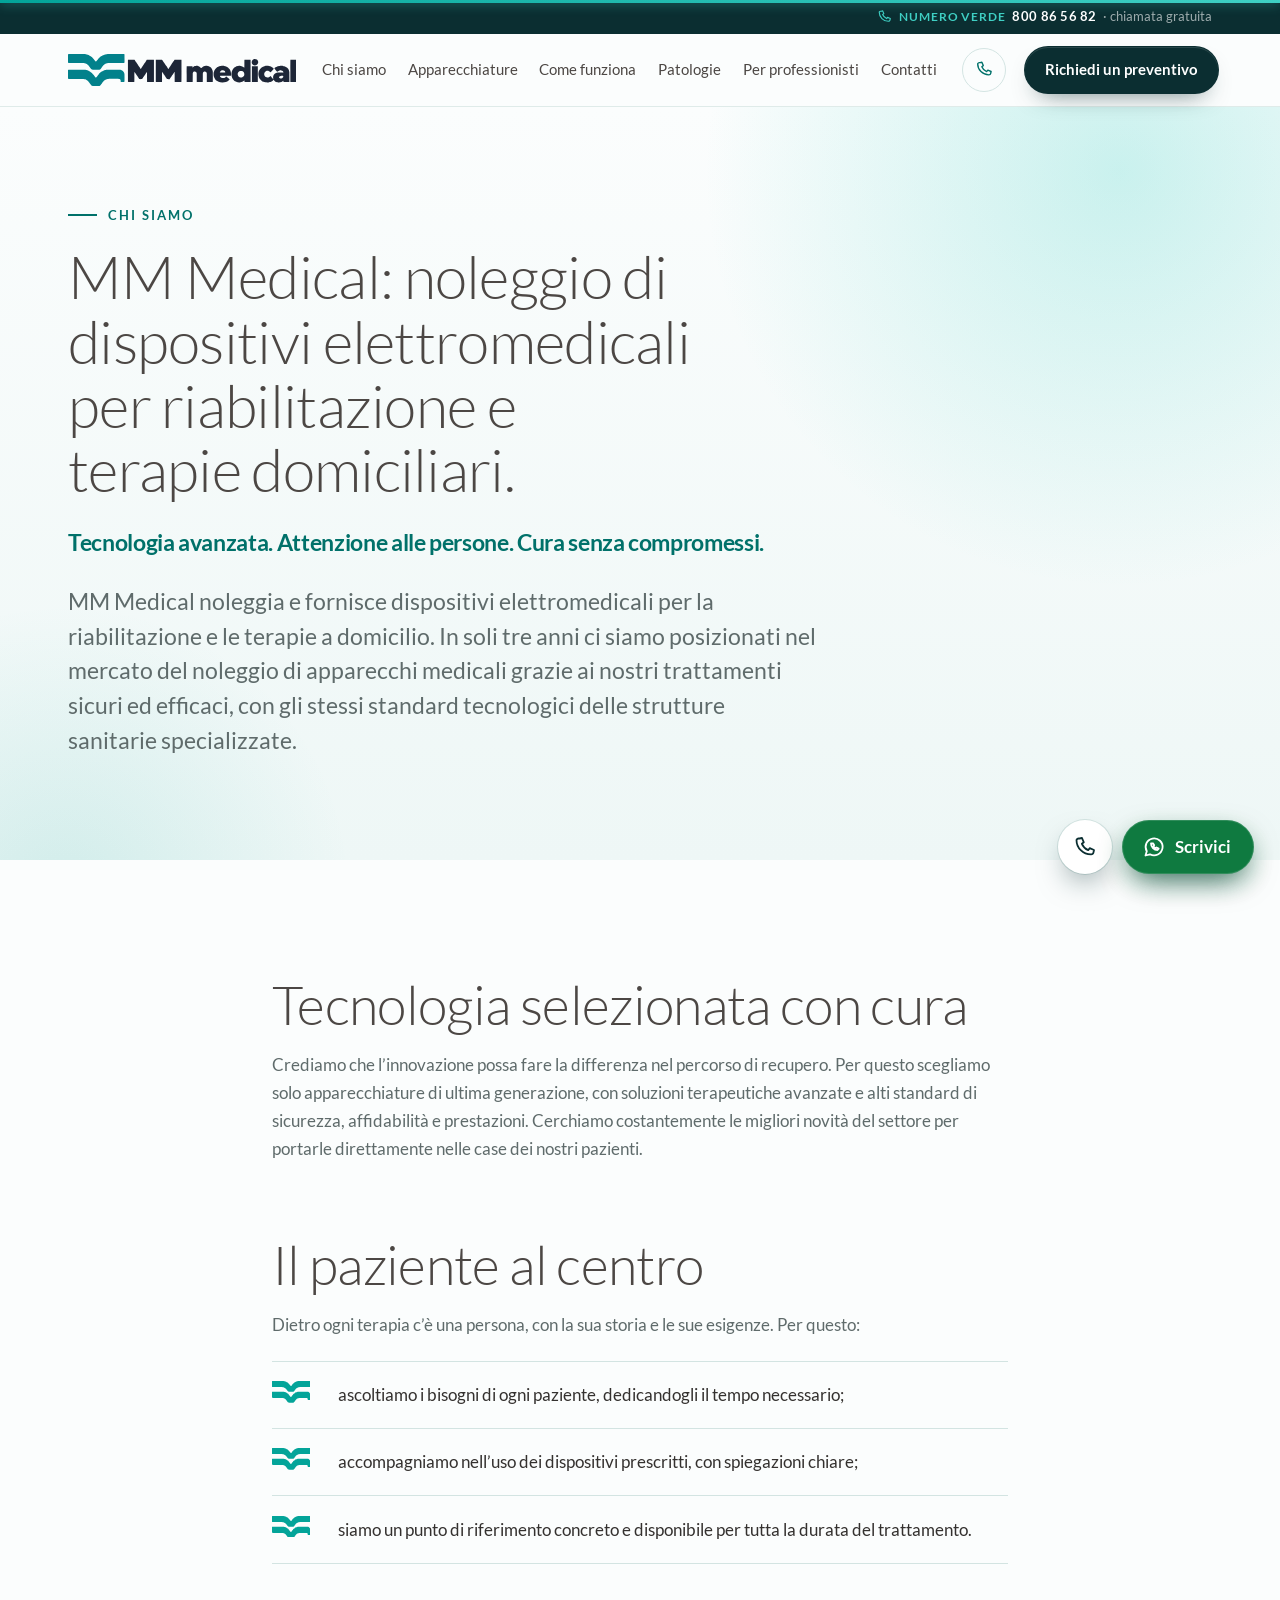
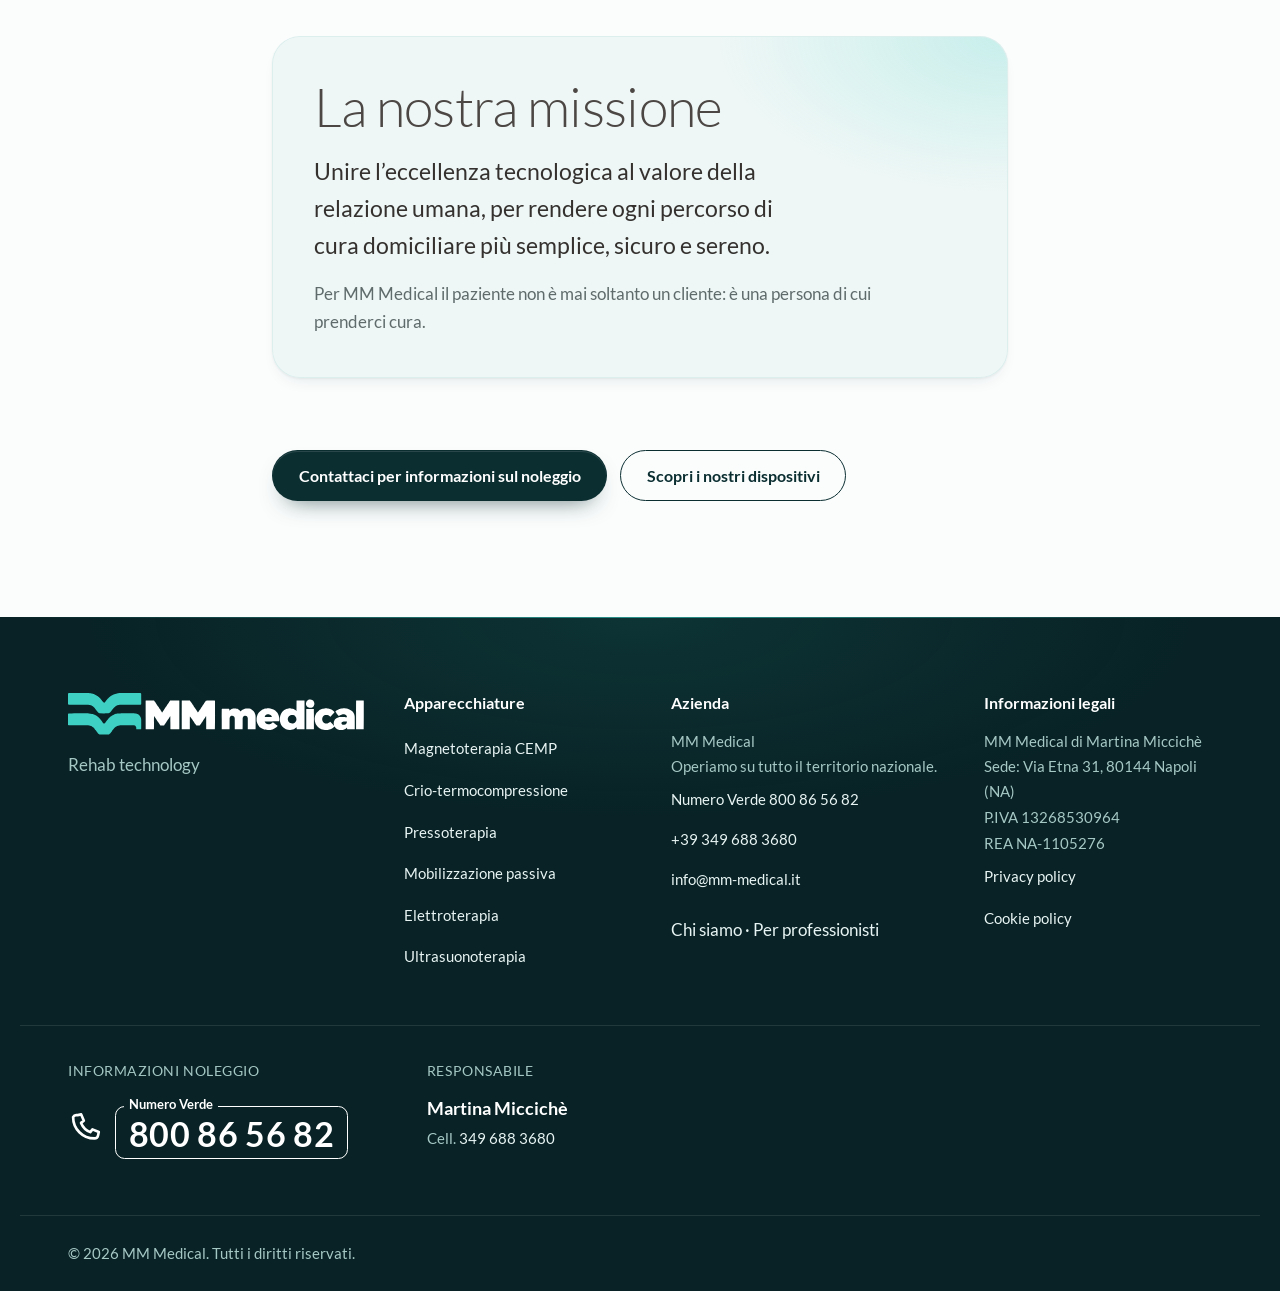
==== commit a1185336: "Correct registered office (built from launch 96b63a7)" ====
--- a/chi-siamo/index.html
+++ b/chi-siamo/index.html
@@ -19,4 +19,4 @@
         });
       })();
     </script><link rel="alternate" hreflang="it" href="https://www.mm-medical.it/chi-siamo/"><link rel="alternate" hreflang="x-default" href="https://www.mm-medical.it/chi-siamo/"><meta property="og:type" content="website"><meta property="og:locale" content="it_IT"><meta property="og:site_name" content="MM Medical"><meta property="og:title" content="Chi siamo | MM Medical"><meta property="og:description" content="MM Medical noleggia dispositivi elettromedicali per la riabilitazione e le terapie a domicilio. Tecnologia avanzata, attenzione alle persone, cura senza compromessi."><meta property="og:url" content="https://www.mm-medical.it/chi-siamo/"><meta property="og:image" content="https://www.mm-medical.it/og.jpg"><meta property="og:image:width" content="1200"><meta property="og:image:height" content="630"><meta property="og:image:alt" content="MM Medical: noleggio di apparecchiature per la riabilitazione"><meta name="twitter:card" content="summary_large_image"><meta name="twitter:image" content="https://www.mm-medical.it/og.jpg"><script type="application/ld+json">{"@context":"https://schema.org","@type":"LocalBusiness","name":"MM Medical","url":"https://www.mm-medical.it","telephone":"+39 349 688 3680","email":"info@mm-medical.it","description":"MM Medical noleggia dispositivi elettromedicali per la riabilitazione e le terapie a domicilio. Tecnologia avanzata, attenzione alle persone, cura senza compromessi.","areaServed":{"@type":"Country","name":"Italia"}}</script><link rel="stylesheet" href="/_astro/Base.Cmo2KmZf.css"><style>.hero[data-astro-cid-tkrz6np5]{background:linear-gradient(180deg, var(--paper), var(--mint));padding-block:clamp(3.5rem,8vw,7rem)}.hero[data-astro-cid-tkrz6np5] .wrap[data-astro-cid-tkrz6np5]{justify-items:start;gap:1.4rem;display:grid}h1[data-astro-cid-tkrz6np5]{overflow-wrap:break-word;max-width:22ch;font-size:clamp(1.9rem,1.1rem + 3.2vw,4.2rem)}.tagline[data-astro-cid-tkrz6np5]{font-family:var(--font-head);letter-spacing:-.015em;color:var(--teal-deep);font-weight:600;font-size:var(--step-1,1.25rem)}@media (prefers-reduced-motion:no-preference){.hero[data-astro-cid-tkrz6np5] .wrap[data-astro-cid-tkrz6np5]>[data-astro-cid-tkrz6np5]{animation:cs-up .9s var(--ease) both}.hero[data-astro-cid-tkrz6np5] .wrap[data-astro-cid-tkrz6np5]>[data-astro-cid-tkrz6np5]:nth-child(2){animation-delay:80ms}.hero[data-astro-cid-tkrz6np5] .wrap[data-astro-cid-tkrz6np5]>[data-astro-cid-tkrz6np5]:nth-child(3){animation-delay:.16s}.hero[data-astro-cid-tkrz6np5] .wrap[data-astro-cid-tkrz6np5]>[data-astro-cid-tkrz6np5]:nth-child(4){animation-delay:.24s}@keyframes cs-up{0%{opacity:0;transform:translateY(16px)}}}.hero[data-astro-cid-tkrz6np5] .lead[data-astro-cid-tkrz6np5]{max-width:60ch}.blocks[data-astro-cid-tkrz6np5]{gap:clamp(2.5rem,6vw,4.5rem);max-width:52rem;display:grid}.block[data-astro-cid-tkrz6np5]{gap:1rem;display:grid}.block[data-astro-cid-tkrz6np5] p[data-astro-cid-tkrz6np5]{color:var(--muted)}.points[data-astro-cid-tkrz6np5]{margin:.4rem 0 0;padding:0;list-style:none;display:grid}.points[data-astro-cid-tkrz6np5] li[data-astro-cid-tkrz6np5]{border-top:1px solid var(--line);grid-template-columns:3rem 1fr;align-items:start;gap:1.1rem;padding-block:1.2rem;display:grid}.points[data-astro-cid-tkrz6np5] li[data-astro-cid-tkrz6np5]:last-child{border-bottom:1px solid var(--line)}.points[data-astro-cid-tkrz6np5] .bullet{width:2.4rem;color:var(--teal);transition:transform .5s var(--ease-spring), filter .4s}.points[data-astro-cid-tkrz6np5] li[data-astro-cid-tkrz6np5]{transition:padding-left .4s var(--ease), background .4s}@media (hover:hover){.points[data-astro-cid-tkrz6np5] li[data-astro-cid-tkrz6np5]:hover{background:linear-gradient(90deg,#eef7f6e6,#eef7f600);padding-left:.5rem}.points[data-astro-cid-tkrz6np5] li[data-astro-cid-tkrz6np5]:hover .bullet{filter:drop-shadow(0 4px 8px #03a49973);transform:scale(1.08)}}.mission[data-astro-cid-tkrz6np5]{border-radius:var(--r-lg);background:radial-gradient(26rem 14rem at 100% 0%, #3fd0c438, transparent 70%), var(--mint);box-shadow:inset 0 0 0 1px var(--mint-2), var(--shadow-sm);padding:clamp(1.5rem,4vw,2.6rem)}@media (width<=560px){.ctas[data-astro-cid-tkrz6np5] .btn[data-astro-cid-tkrz6np5]{width:100%}}.points[data-astro-cid-tkrz6np5] span[data-astro-cid-tkrz6np5]{color:var(--text)}.mission[data-astro-cid-tkrz6np5] .big[data-astro-cid-tkrz6np5]{color:var(--text);font-size:var(--step-1,1.25rem);max-width:38ch;font-weight:500}.ctas[data-astro-cid-tkrz6np5]{flex-wrap:wrap;gap:.8rem;display:flex}
-</style></head><body><a class="skip" href="#main">Vai al contenuto</a><header class="site-header" data-astro-cid-nen7h5rs><div class="topline" data-astro-cid-nen7h5rs><div class="wrap tl-in" data-astro-cid-nen7h5rs><a class="tl-tf" href="tel:800865682" aria-label="Numero Verde 800 86 56 82, chiamata gratuita" data-astro-cid-nen7h5rs><svg class="i" viewBox="0 0 24 24" fill="none" stroke="currentColor" stroke-width="1.8" stroke-linecap="round" stroke-linejoin="round" aria-hidden="true"><path d="M6.6 3.5 9 3l1.8 4.3-1.9 1.5a11.5 11.5 0 0 0 6.3 6.3l1.5-1.9L21 15l-.5 2.4a2.5 2.5 0 0 1-2.5 2c-8 0-14.5-6.5-14.5-14.5a2.5 2.5 0 0 1 2.1-1.4z"></path></svg><span class="tl-lbl" data-astro-cid-nen7h5rs>Numero Verde</span> <strong data-astro-cid-nen7h5rs>800 86 56 82</strong><span class="tl-free" data-astro-cid-nen7h5rs>· chiamata gratuita</span></a></div></div><div class="wrap bar" data-astro-cid-nen7h5rs><a class="brand" href="/" aria-label="MM Medical, home" data-astro-cid-nen7h5rs><svg class="logo" viewBox="99.5 168.3 1407.2 197.2" role="img" aria-label="MM Medical" xmlns="http://www.w3.org/2000/svg"><path fill="var(--logo-mark, #02818B)" fill-rule="evenodd" d="M 103 168.5 c -1.67 0.67 -2.67 1.33 -3.17 2.67 -0.33 0.67 -0.33 1 -0.33 24.5 0 15.67 0 24 0.17 24.33 0.5 1.5 2 3 3.67 3.5 0.33 0.17 13.83 0.17 45.5 0.33 26.67 -0 45.83 -0 47 0.17 3.33 0.17 9 1.5 12.5 2.83 3.83 1.33 9.83 5.33 14.17 9.33 3 2.67 3.67 3.33 6.83 7.33 1.5 2 3 3.83 3.33 4.17 1 1.33 5.67 7.67 7.17 10 0.83 1.17 3.33 3.67 4.67 4.67 1.33 0.83 3.17 1.83 4.83 2.17 l 1.33 0.33 20.17 0.17 c 11.67 -0 20.67 -0 21.17 -0.17 4.17 -0.83 7.67 -3 10 -6.33 0.5 -0.67 1.17 -1.67 1.5 -2.17 0.33 -0.33 1.67 -2 2.83 -3.67 1.17 -1.67 2.5 -3.5 3 -4.17 0.67 -0.67 1.67 -2 2.33 -2.83 2.5 -3.33 7.5 -9 10 -11.17 3.17 -2.83 8.17 -5.83 12.5 -7.67 3.33 -1.33 8.67 -2.5 12.67 -2.83 1.5 -0.17 17.5 -0.17 49.67 -0.17 l 47.5 -0.17 0.83 -0.33 c 1.33 -0.67 1.83 -1.17 2.5 -2.33 l 0.5 -1 0 -23.17 c 0 -12.67 -0.17 -23.67 -0.17 -24.33 -0.17 -1.83 -0.67 -2.67 -2.17 -3.5 l -1 -0.67 -48 -0 c -29.33 -0 -49.17 -0 -51.17 0.17 -5.67 0.33 -10.67 1 -17 2.67 -6.5 1.5 -9.5 2.67 -16.5 6 -5.5 2.67 -12.67 7.5 -16.17 10.83 -0.33 0.5 -1.83 1.83 -3.33 3.33 -1.5 1.33 -3.5 3.33 -4.33 4.5 -2.83 3.17 -8.5 10.5 -11.33 14.67 -1.67 2.67 -3 3.33 -5.67 3.33 -2.17 -0 -3.33 -0.83 -5.33 -3.67 -3.33 -4.67 -3.67 -5.17 -6.83 -9 -1.33 -1.67 -2.67 -3.33 -3 -3.67 -2.5 -3.33 -7.83 -8.67 -11.5 -11.5 -0.33 -0.17 -1.17 -0.83 -1.83 -1.33 -0.67 -0.5 -2 -1.5 -2.83 -2 -0.83 -0.67 -2.17 -1.5 -3 -2.17 -1.67 -1 -4.5 -2.67 -6.33 -3.5 -0.67 -0.33 -2.5 -1.17 -3.83 -1.83 -3.33 -1.5 -6.83 -2.67 -10.33 -3.67 -0.83 -0.17 -2.17 -0.5 -3 -0.67 -1 -0.33 -2.33 -0.67 -3.17 -0.83 -0.83 -0.17 -2 -0.33 -2.33 -0.5 -0.33 -0 -2.5 -0.33 -4.67 -0.67 l -3.83 -0.5 -47.83 -0 c -38.83 -0 -47.83 -0 -48.33 0.17z M 117.17 265 l -14.5 -0 -0.83 0.67 c -0.5 0.33 -1.17 1 -1.33 1.33 -1 1.17 -1 -0.5 -1 26.17 0 27.67 -0.17 25.83 1.33 27.17 1.33 1.33 -3.33 1.17 47.33 1.33 32 -0 45.5 -0 46.83 0.17 3 0.33 8 1.33 10.67 2.33 2.5 0.83 6.67 2.83 7.83 3.67 2 1.5 3.83 2.67 5 3.5 3.5 2.5 4.83 3.67 7.67 7.33 1.17 1.5 3.67 4.5 5.17 6.33 1.67 2.17 4.5 6 5.67 8.17 0.5 0.83 1.5 2.17 2.33 3.17 0.67 1 1.67 2.33 2.17 3 1.5 2.33 3 3.5 5.83 5 2.33 1.17 1.83 1.17 22.67 1.17 19.67 -0 22.5 -0.17 24.17 -0.67 2.33 -0.67 5.67 -3.17 6.83 -5 1.17 -1.67 2.83 -4.17 4.33 -6.33 1.17 -1.5 2.5 -3.33 3 -4.17 2.83 -3.83 3.33 -4.67 4.5 -6.33 0.83 -1 2 -2.33 2.5 -3.17 0.67 -0.83 1.5 -1.83 1.83 -2.17 1.83 -2.5 5.67 -6 8.5 -7.83 0.83 -0.5 1.67 -1 1.83 -1.17 0.17 -0.17 0.83 -0.5 1.5 -0.83 0.5 -0.33 1.17 -0.67 1.67 -1 3.33 -2.33 11.17 -4.5 17.5 -5 4.33 -0.33 60.83 -0.33 64.83 -0 3.5 0.33 4.67 0.67 7 2.67 1.83 1.67 2.83 3.17 3.33 4.67 0.67 1.83 0.83 3 0.83 7 0 3.17 0 3.5 0.33 3.83 l 0.33 0.33 10.67 0.17 c 11.5 -0 11.67 -0 12.17 -0.83 0.17 -0.5 0.33 -42.33 0 -45.67 -0.33 -5 -1 -7.67 -3.17 -11.83 -3.83 -7.67 -8.5 -11.83 -18 -15.5 -2 -0.83 -5.33 -1.5 -9 -1.67 -3.17 -0.17 -60.83 -0.17 -70.17 -0 -3.83 -0 -7.33 0.17 -7.67 0.33 -0.5 -0 -2 0.33 -3.5 0.5 -1.33 0.17 -3.33 0.5 -4.17 0.83 -0.83 0.17 -2 0.5 -2.33 0.5 -2 0.33 -9 2.67 -12 4 -6 2.83 -7.33 3.5 -10 5.33 -4.5 2.83 -5.5 3.67 -10.33 7.83 -3.33 2.83 -3.67 3.17 -7.67 8 -0.83 1 -2.17 2.67 -3.17 4 -1 1.17 -2.5 3 -3.33 4.17 -0.67 1.17 -1.83 2.67 -2.17 3.17 -0.5 0.67 -1.67 2.33 -2.67 3.5 -3.67 5.33 -4.33 6 -7.33 6 -1.5 -0 -2.5 -0.33 -3.33 -1.17 -1.33 -1.33 -4.5 -5.83 -7.83 -10.67 -1.17 -1.83 -2.33 -3.5 -3.5 -4.67 -1.67 -1.83 -4.67 -5.33 -7.17 -8.17 -1 -1.5 -1.67 -2 -3.5 -3.67 -0.83 -0.67 -2 -1.67 -2.67 -2.33 -3.33 -2.83 -9.67 -7.33 -12 -8.33 -0.33 -0.17 -1.17 -0.5 -1.83 -1 -1.5 -0.83 -5.17 -2.5 -7 -3.17 -0.83 -0.33 -2.17 -0.83 -2.83 -1.17 -0.83 -0.33 -2.17 -0.67 -3 -0.83 -0.83 -0.17 -2 -0.5 -2.67 -0.67 -4.67 -1.33 -10.17 -2.17 -15.33 -2.33 -3.5 -0.17 -53.17 -0.17 -81.17 -0z"></path><path fill="var(--logo-word, #1D2637)" fill-rule="evenodd" d="M 1249 199.17 c -3.5 0.33 -8.17 2.5 -10.5 4.67 -1.5 1.33 -4 4.5 -4.67 5.83 -2 4 -2.67 8.83 -1.83 14 0.83 4.17 3.5 8.33 7.17 11.17 3.83 2.83 7 3.67 12.5 3.67 7.17 -0 12.67 -2.67 16.33 -8 1.5 -2.5 2.83 -5.67 3.17 -7.83 0.17 -0.5 0.17 -1.67 0.33 -2.33 0.83 -6 -3 -14.33 -8.17 -17.67 -4.33 -2.67 -9.5 -4 -14.33 -3.5z M 469.33 204.33 l -0.5 0.5 0 67.5 0.17 67.33 0.33 0.33 c 0.17 0.17 0.83 0.33 2.67 0.33 2.83 0.17 35.5 0.17 35.83 -0 0.83 -0.17 0.83 0.83 0.83 -30.83 0 -28.17 0 -30 0.33 -30.33 0.33 -0.5 0.67 -0.33 1.5 1.17 0.33 0.67 1.33 2 2.17 3.33 2.17 2.67 2.67 3.5 5.33 7.33 1 1.67 2.17 3.5 2.5 4 2 3.17 5.5 8.33 6.83 10.17 0.83 1.33 1.83 2.83 2.5 3.5 0.5 0.83 2.67 4 4.67 7 2.17 3.17 4 6 4.33 6.33 0.33 0.33 1 0.67 1.67 0.83 0.83 0.33 1.17 0.33 7.33 0.33 5.67 -0 6.5 -0 7.17 -0.33 0.67 -0.33 2 -1.67 3 -3.17 0.5 -0.5 1.67 -2.5 3 -4.17 1.17 -1.83 2.67 -4 3.33 -5 1.67 -2.5 3.5 -5.17 4.17 -6.33 0.83 -1.33 4.5 -6.67 5.83 -8.67 0.67 -0.83 1.5 -2 1.83 -2.67 0.83 -1 3.17 -4.67 4.83 -7.33 1.83 -2.67 4.33 -6.33 4.67 -6.5 0.83 -0.5 0.83 -1.83 0.83 30.33 0.17 21.5 0.17 30.17 0.33 30.5 0.17 0.17 0.33 0.33 0.67 0.5 0.17 -0 9.5 -0 20.67 -0 l 20.17 -0 0.33 -0.33 0.5 -0.33 0 -67.5 0 -67.33 -0.5 -0.5 -0.5 -0.33 -20.83 -0 c -14.33 -0 -21 -0 -21.33 0.17 -0.83 0.33 -1.67 1.67 -7.17 9.67 -1.5 2.17 -3.83 5.67 -5.33 7.67 -1.33 2.17 -2.67 4.17 -3 4.5 -0.67 1.17 -2.33 3.67 -2.83 4.67 -0.33 0.5 -0.83 1.33 -1.33 1.83 -5.17 7.5 -8 12 -9.83 14.83 -1 1.5 -2.5 4 -3.5 5.33 -1 1.5 -2.33 3.67 -3 4.67 -1.5 2.33 -2 2.83 -2.5 2.83 -0.33 -0 -2 -2.33 -4.17 -5.83 -0.33 -0.67 -1.5 -2.33 -2.5 -3.67 -1 -1.33 -2.33 -3.5 -3.33 -4.83 -0.83 -1.33 -2.5 -3.83 -3.67 -5.67 -1.17 -1.67 -2.67 -4 -3.5 -5.17 -5.83 -8.67 -9.5 -14.17 -12.67 -18.83 -1 -1.5 -2.67 -3.83 -3.67 -5.33 -3.67 -5.33 -4.33 -6.17 -4.83 -6.5 l -0.5 -0.33 -19.5 -0 -19.5 -0 -0.33 0.33z M 1187.33 204.17 c -0.33 0.17 -0.5 0.33 -0.5 0.5 -0.17 -0 -0.17 11 -0.33 24.17 0 17.83 -0.17 24.17 -0.17 24.17 -0.5 0.33 -0.67 0.17 -1.83 -0.83 -1.5 -1.33 -4 -3.33 -5.5 -4 -0.5 -0.33 -1.67 -1 -2.33 -1.33 -2 -1.33 -5.83 -3 -7.67 -3.67 -2.17 -0.67 -8 -1.83 -10.33 -2 -3.17 -0.33 -6.5 -0 -10.5 0.67 -6.33 1 -7.67 1.33 -12.83 3.67 -2 1 -7.17 4 -8.33 4.83 -4.17 3.33 -7.5 6.83 -11.17 11.5 -2.5 3.33 -6 11.5 -7.33 17.5 -2.5 10.33 -2.17 19.33 1.33 31.67 0.33 1.33 1.83 4.5 3.33 7.67 0.83 1.67 1.33 2.33 4 6.17 4.5 6.33 11.5 11.83 19 15 7.17 3 12.33 4 20.33 3.83 8.83 -0.33 15.33 -2.33 22.5 -7 1.17 -0.83 4.67 -3.67 5.83 -4.67 1.83 -1.83 2 -1.5 2.5 5 0.17 2.83 0.33 3.33 1 3.67 0.17 0.17 4.83 0.17 17.83 0.17 l 17.67 -0 0.33 -0.33 0.5 -0.5 0 -67.5 0 -67.5 -0.33 -0.5 -0.5 -0.33 -17.67 -0 c -9.83 -0 -17.83 -0 -18 -0 -0.33 -0.17 -0.67 -0 -0.83 -0z m -17.17 68.83 c 1.33 0.17 2.83 0.5 3.33 0.67 0.5 0.33 1.17 0.5 1.5 0.5 0.83 0.17 3.67 2.5 5.33 4.17 5.17 5.17 7.17 12.83 5 20.17 -1.17 3.33 -2 5.17 -3.83 7.17 -2.17 2.33 -4.33 3.83 -7.83 5.67 -4.67 2.17 -11 2.17 -16.33 -0.17 -2 -0.83 -5 -2.83 -6.5 -4.5 -2.5 -2.67 -3.83 -5 -5.17 -9.83 l -0.5 -1.83 0 -3.33 0.17 -3.5 0.67 -1.67 c 0.33 -1 1 -2.33 1.33 -3 0.5 -0.67 1.17 -1.83 1.5 -2.5 1.17 -2.17 4.5 -5.17 7 -6.5 3.67 -1.83 9.5 -2.5 14.33 -1.5z M 641 204.5 l -0.33 0.33 -0.17 67.33 0 67.33 0.5 0.5 0.33 0.33 9.5 -0 c 5.17 -0 13.5 -0 18.5 0.17 8.67 -0 9 -0 9.33 -0.33 l 0.33 -0.33 0 -29 c 0.17 -15.83 0.17 -29.5 0.33 -30.17 0.17 -2.33 0.5 -2 3.33 2.33 3 4.17 4 5.83 5.5 7.83 0.83 1 2.5 3.67 4 5.67 1.33 2 3 4.5 3.67 5.5 0.67 1 1.83 2.5 2.33 3.33 0.67 1 1.33 2.17 1.67 2.5 0.33 0.5 2.33 3.5 4.33 6.5 4.67 6.83 5.17 7.5 6.17 8.17 1 0.67 1.5 0.67 8.17 0.67 6.5 -0.17 6.5 -0.17 8.17 -1.5 1.17 -1.17 6.17 -8.17 7 -10 0.33 -0.33 1.17 -1.67 2 -3 0.83 -1.17 2.17 -3.17 3.17 -4.5 0.83 -1.33 2.17 -3.17 2.67 -4.17 1.67 -2.17 4.5 -6.33 5.5 -8.17 2.17 -3.5 2.5 -4 3.33 -5.17 0.5 -0.5 1.17 -1.5 1.5 -2 0.5 -0.5 1.5 -2 2.33 -3.17 1.67 -2.5 2.17 -2.83 2.5 -2.17 0.17 0.5 0.33 15.17 0.17 44.83 0 10.5 0 15.5 0.17 15.67 0.17 0.17 0.5 0.33 0.83 0.5 0.67 0.17 40 0.17 40.33 -0 0.83 -0.17 0.83 3.67 0.83 -67.83 0 -48.5 0 -67.17 -0.17 -67.5 -0.17 -0.33 -0.33 -0.5 -0.5 -0.67 -0.33 -0.17 -37.5 -0.17 -40.17 -0 -2.17 0.17 -2.67 0.33 -3.83 2.17 -2.17 3.5 -3.67 5.67 -4.67 7.17 -1.17 1.33 -2.67 3.5 -4.17 6.17 -0.33 0.67 -1.33 2.17 -2.17 3.17 -1.83 2.67 -4.5 6.67 -6.67 9.83 -0.83 1.33 -1.83 3 -2.33 3.5 -0.33 0.67 -1.5 2.33 -2.33 3.67 -1.67 2.5 -2.67 3.83 -6 8.67 -1.17 1.67 -2.67 4 -3.5 5.17 -4 6.33 -4.33 6.83 -5.17 6.33 0 -0.17 -0.67 -0.83 -1.17 -1.67 -0.5 -0.83 -1.17 -2.17 -1.67 -2.83 -1.5 -2.33 -5.33 -7.83 -8.5 -12.83 -1.83 -2.5 -4 -5.67 -5 -7.17 -1.67 -2.5 -2.5 -3.67 -4 -6.33 -0.5 -0.67 -1.33 -2 -2 -2.83 -0.67 -0.83 -1.5 -2 -2 -2.5 -1.83 -2.67 -5 -7.33 -7.83 -11.5 -3 -4.83 -4.67 -7 -5.33 -7.5 -0.67 -0.67 -3.67 -0.83 -21.67 -0.83 -16.33 -0 -16.83 -0 -17.17 0.33z M 1470.17 204.67 c -0.17 0.33 -0.33 3.67 -0.33 67.5 0 36.83 0 67.33 0.17 67.67 0 0.33 0.17 0.5 0.33 0.67 0.33 0.17 5.17 0.17 17.67 0.17 17.33 -0 17.33 -0 17.83 -0.33 0.17 -0.17 0.5 -0.5 0.5 -0.67 0.17 -0.33 0.17 -24.33 0.17 -53.5 0 -29.17 0 -55.83 0 -59.33 0.17 -3.5 0.17 -9.67 0 -14 l 0 -7.67 -0.5 -0.5 -0.5 -0.5 -17.5 -0 -17.5 -0 -0.33 0.5z M 1045.83 241.17 c -0.33 -0 -1.5 0.17 -2.67 0.33 -1.33 0.17 -2.67 0.33 -3.17 0.5 -1.17 -0 -6.33 1.33 -8 1.83 -10 3.33 -18.17 9 -24.5 17 -3.67 4.5 -7 10.67 -8.5 16.17 -0.33 1 -0.67 2.17 -0.83 2.83 -0.33 1.33 -1.17 5.17 -1.33 7 -0.5 4.17 0 14 0.67 17 0.17 0.33 0.33 1.17 0.5 1.67 0 0.67 0.5 2 0.83 3.17 0.5 1.17 1 2.67 1.17 3.17 1 3 3.17 7 6.33 11.33 3.83 5.33 5.17 6.67 10.17 10.5 4 2.83 6.5 4.33 11 6 7.83 3.33 14.33 4.5 24.5 4.33 7.83 -0 12.67 -0.67 20.33 -2.83 2.33 -0.67 6.83 -2.67 9.33 -4 1.33 -0.83 6 -3.83 7.17 -4.83 2.67 -2.17 7.5 -7.17 7.5 -7.67 0 -0.5 -1.33 -1.83 -4.67 -4.33 -1.5 -1.17 -3 -2.33 -3.33 -2.67 -0.5 -0.33 -1.17 -1 -1.67 -1.33 -0.67 -0.33 -1.5 -1 -2.17 -1.5 -6.33 -4.83 -9.83 -7.5 -10.5 -7.5 -0.17 -0 -1.17 0.83 -2.67 2.33 -4.33 4.17 -7 5.67 -12.5 6.5 -4 0.67 -8 0.33 -11.83 -0.67 -4.67 -1.33 -9.67 -5.67 -11.17 -9.5 -0.17 -0.67 -0.5 -1.33 -0.5 -1.5 -0.33 -0.67 0.17 -1.17 0.83 -1.33 0.33 -0.17 14.17 -0.17 30.83 -0.17 32.5 -0 35.83 -0 36.17 -0.17 0.5 -0.17 0.67 -1 1 -4.17 0.67 -6.33 0 -15.83 -1.67 -20.83 -0.17 -0.83 -0.83 -2.5 -1.17 -3.67 -1 -3.17 -1.67 -4.67 -3.67 -8.33 -1.5 -2.5 -2.67 -4.17 -4.17 -6 -0.83 -0.83 -1.83 -2.17 -2.5 -2.83 -2.83 -3.5 -7.67 -7 -14 -10.17 -4.17 -2.17 -10.83 -4.33 -15.17 -5 -1 -0 -2.33 -0.33 -3 -0.5 -1 -0.17 -11.33 -0.5 -13 -0.17z m 8.5 27.67 c 4.67 0.67 8.5 2.5 10.83 4.83 1.33 1.5 2.17 2.67 3.17 5.33 1 2.33 0.83 2.83 -0.5 3.17 -1.17 0.17 -31.5 0.17 -32 -0.17 -0.5 -0.33 -0.5 -0.67 0 -2.33 0.67 -2.17 1.83 -4.33 3.33 -5.67 2.83 -2.83 6.5 -4.67 10.33 -5.17 2.33 -0.33 2.5 -0.33 4.83 -0z M 1322 241.17 c -2 0.17 -5.5 0.67 -8.67 1.5 -1 0.17 -2.33 0.5 -2.67 0.5 -2.5 0.5 -5.83 1.83 -9.5 3.67 -4.33 2.17 -7.17 3.83 -8.5 5.17 -0.67 0.67 -2 1.67 -2.83 2.33 -2 1.67 -3.83 3.67 -7.5 8 -1 1.33 -2.5 3.83 -4 6.83 -0.5 1.33 -1.17 2.5 -1.17 2.5 -0.5 0.67 -2.5 6.33 -2.83 8.17 -1.17 6.17 -1.5 9 -1.5 13 0.17 7.83 1.67 14.33 4.67 21.17 1.17 2.67 1.33 3.17 2.5 5 3.83 6.17 8.5 11.33 14 15.17 3.33 2.17 4 2.67 10.67 5.83 2.5 1.17 6 2.17 11 3 7.5 1.33 18.67 1.17 24 -0.5 0.67 -0.17 2.33 -0.67 3.83 -1 3.17 -0.83 4.67 -1.33 7.83 -2.83 6 -3 10.83 -6.5 14.33 -10.5 0.67 -1 1 -0.83 2.17 0.83 1.33 2 3 3.83 5.17 5.83 2.33 2.17 3 2.67 5.5 4 2.67 1.5 3.17 1.83 5 2.33 5.5 2 8.67 2.5 15.33 2.5 5.83 -0 9.67 -0.67 14.83 -2.33 0.83 -0.33 1.5 -0.5 1.67 -0.5 0.33 -0 3.83 -1.83 5 -2.67 1.33 -0.83 2.33 -1.67 4.33 -3.5 1.33 -1.17 1.5 -1.33 2 -1 0.33 0.17 0.5 1.83 0.5 4.33 0 2 0.17 2.5 1 2.67 0.5 0.17 34.5 0.17 35 -0.17 0.5 -0 0.67 -0.83 0.5 -1.83 0 -0.33 0 -13.67 0 -29.33 l -0.17 -28.67 -0.33 -2.5 c -0.33 -1.5 -0.67 -3.17 -0.83 -3.83 -0.67 -2.33 -1.33 -5 -1.33 -5.17 0 -0.17 -0.33 -0.83 -0.67 -1.5 -0.33 -0.83 -0.67 -1.83 -0.83 -2.17 -1.17 -2.33 -3.17 -6 -4.33 -7.67 -1 -1.17 -3 -3.17 -4.83 -4.67 -5 -4.17 -10.17 -6.83 -17.67 -9.5 -1.5 -0.5 -6.5 -1.5 -8.67 -1.83 -0.83 -0.17 -2.33 -0.33 -3.17 -0.5 -3.83 -0.5 -13 -0.33 -17 0.17 -0.83 0.17 -1.83 0.33 -2.5 0.5 -1 -0 -3.67 0.67 -6.33 1.33 -0.67 0.17 -1.67 0.5 -2.33 0.67 -0.5 -0 -1.5 0.33 -2.17 0.67 -0.67 0.33 -1.33 0.5 -1.5 0.5 -0.33 -0 -4.67 2 -7.67 3.67 -3.17 1.5 -6.83 4 -9 6 -1.33 1.33 -1.33 1.17 2.17 6.17 0.67 1.17 1.67 2.33 2 2.83 1.5 2.17 4.67 6.33 7.17 9.33 0.67 0.83 1.5 1.83 1.83 2.17 1 1.5 2.17 2.5 2.83 2.5 0.5 -0 1.83 -0.83 3.33 -2.33 2.67 -2.33 7 -4.5 11.67 -5.67 2.17 -0.5 2.5 -0.5 5.5 -0.67 2.67 -0 3.67 -0 4.83 0.17 4.83 1 7.67 2.33 10.33 5.33 1 1 1.83 3 2 5.17 0.67 3.67 0.5 4 -1.67 3.67 -0.83 -0 -3.33 -0.33 -5.67 -0.5 -2.33 -0.17 -5.33 -0.5 -6.5 -0.67 -5.83 -0.5 -16.67 -0.33 -21 0.33 -1.33 0.33 -2.83 0.67 -3.33 0.83 -0.5 0.17 -1.67 0.5 -2.33 0.67 -3 1 -4.83 1.67 -7.33 3.17 -4.5 2.33 -8.83 6.67 -11 10.33 -3 5.5 -3.83 8.83 -3.67 15 0 4.33 0.33 6.67 1.17 9.17 0.83 2.67 0.33 2.67 -2 -0.17 -0.83 -0.67 -1.5 -1.67 -1.83 -1.83 -0.5 -0.5 -1.5 -1.67 -3.17 -3.83 -4.83 -6 -10.17 -11.67 -10.83 -11.67 -0.33 -0 -0.83 0.5 -1.67 1.33 -0.67 0.67 -2 1.83 -2.83 2.33 -0.83 0.5 -1.83 1.33 -2.17 1.67 -1.67 1.17 -4.17 2.33 -6.33 3 -2 0.33 -2.33 0.33 -5 0.33 -4.33 -0 -7.17 -0.67 -10.17 -2.5 -5 -2.83 -7.17 -5.5 -9 -11.17 -1.33 -4.33 -1.33 -9.33 0.17 -14 1.5 -4.5 5.17 -9.17 9.17 -11.17 5.5 -2.83 13.5 -2.83 19.17 0.17 2.5 1.17 4 2.33 6.5 4.83 1.17 1.17 2.17 2.17 2.33 2.17 0.33 -0 1.67 -1.33 4.17 -4 1.17 -1.33 3.17 -3.33 4.33 -4.67 1.17 -1.17 2.67 -2.5 3.33 -3.17 1.17 -1.17 3.17 -3.5 5.33 -6.17 0.67 -0.67 1.67 -1.83 2.17 -2.33 0.83 -0.67 1.17 -1.17 1.17 -1.33 0 -0.67 -0.83 -1.83 -2.67 -3.67 -3.5 -3.5 -6.33 -5.5 -10.83 -8 -0.33 -0.33 -1.17 -0.67 -1.67 -1 -1.67 -1 -4.5 -2.17 -7 -3 -0.33 -0 -1 -0.33 -1.33 -0.5 -0.83 -0.33 -6.17 -1.5 -7.67 -1.67 -0.83 -0.17 -2.17 -0.33 -3.17 -0.5 -2.17 -0.17 -8.33 -0.33 -11.17 -0.17z m 103.83 62.17 c 0.5 0.5 0.5 1 0.33 3.17 -0.33 3.83 -1.17 5.67 -3.83 8.5 -2.17 2.5 -4.83 3.67 -8.67 4.17 -5.33 0.83 -8.83 -0.17 -11.17 -2.67 -2.17 -2.17 -2.67 -4.67 -1.67 -7.17 1.17 -3.67 4.67 -5.67 10.33 -6.17 3 -0.17 14.17 -0 14.67 0.17z M 886.5 241.67 c -1.17 0.17 -2.67 0.5 -3.33 0.67 -0.67 0.17 -1.83 0.5 -2.5 0.67 -1.83 0.5 -4.33 2 -8 4.5 -1 0.67 -2.83 2.33 -3.83 3.33 -0.67 0.83 -1.5 1 -1.5 0.33 -0.17 -0.67 -0.5 -4.5 -0.5 -5.67 0 -1.17 -0.17 -1.5 -1.17 -1.67 -0.83 -0.17 -33.33 -0.5 -34 -0.33 -0.33 0.17 -0.5 0.33 -0.67 0.67 -0.17 0.33 -0.17 12.5 -0.17 48.17 0 46.5 0.17 47.67 0.33 48 l 0.33 0.33 17.83 -0 c 10.33 -0 17.83 -0 18 -0.17 0.33 -0 0.5 -0.33 0.67 -0.5 0 -0.17 0.17 -11.67 0.17 -26.33 l 0.17 -26 0.33 -1.67 c 1.17 -4.67 3.5 -7.67 7.33 -9.33 4.33 -2 9.67 -0.83 13 2.67 1.67 1.67 2.5 3.67 3.17 6.67 l 0.5 2.33 0.17 25.83 c 0 24.5 0 25.83 0.33 26.17 l 0.33 0.33 18 0.17 18.17 -0 0.33 -0.5 c 0.33 -0.33 0.33 -0.33 0.33 -26.17 l 0 -25.67 0.5 -2.17 c 1 -5.67 4.67 -9.67 9.33 -10.33 4.17 -0.67 7.67 0.33 10.5 3 1.83 1.67 3.17 4.17 3.83 7.5 l 0.33 2 0 25.67 0 25.67 0.33 0.33 0.5 0.5 11.67 -0 c 17 0.33 24.17 0.17 24.67 -0.17 0.17 -0.33 0.17 -1.67 0.17 -29.83 0 -30.67 0 -31.5 -0.67 -35.67 -0.33 -2.17 -0.5 -2.5 -1.17 -5.33 -1.33 -4.83 -4.67 -11.67 -6.83 -14 -0.33 -0.33 -0.67 -0.83 -0.83 -1 -1 -1.5 -4.33 -4.33 -6.83 -6 -0.67 -0.33 -2 -1.33 -3 -2 -3.33 -2.17 -7.17 -3.67 -11.83 -4.5 -4.67 -0.83 -10.33 -1.33 -13 -0.83 -0.67 0.17 -2 0.33 -3.17 0.5 -2.17 0.17 -5.83 1 -7.33 1.67 -2.83 1 -6.67 3.17 -8.33 4.5 -0.5 0.33 -1.17 0.83 -1.67 1.33 -0.67 0.33 -2.33 1.83 -3.83 3.33 -1.67 1.67 -2.83 2.67 -3.17 2.67 -0.17 -0 -0.67 -0.33 -1.17 -1 -2.67 -3.33 -8.33 -7.83 -12 -9.67 -1.17 -0.5 -2.67 -1.17 -3.33 -1.33 -5.67 -1.83 -7 -2 -11.5 -2.17 -3.5 -0 -4.17 -0 -6 0.5z M 1233.33 243.83 c -0.33 0.17 -0.5 0.33 -0.5 0.5 0 0.17 0 21.67 0 48 0 46.17 0 47.67 0.33 48 0.17 0.33 1 0.33 17.83 0.33 l 17.5 -0 0.33 -0.33 0.5 -0.33 0 -21.5 c 0.17 -27.17 0.17 -27.33 0 -52.83 0 -20 -0.17 -21.17 -0.33 -21.5 -0.5 -0.33 -2.33 -0.5 -19.33 -0.5 -13.17 -0 -15.83 -0 -16.33 0.17z"></path></svg></a><nav class="nav" id="nav" aria-label="Principale" data-astro-cid-nen7h5rs><ul data-astro-cid-nen7h5rs><li style="--n: 0" data-astro-cid-nen7h5rs><a href="/chi-siamo/" data-astro-cid-nen7h5rs>Chi siamo</a></li><li style="--n: 1" data-astro-cid-nen7h5rs><a href="/#apparecchiature" data-astro-cid-nen7h5rs>Apparecchiature</a></li><li style="--n: 2" data-astro-cid-nen7h5rs><a href="/#come-funziona" data-astro-cid-nen7h5rs>Come funziona</a></li><li style="--n: 3" data-astro-cid-nen7h5rs><a href="/patologie/" data-astro-cid-nen7h5rs>Patologie</a></li><li style="--n: 4" data-astro-cid-nen7h5rs><a href="/professionisti/" data-astro-cid-nen7h5rs>Per professionisti</a></li><li style="--n: 5" data-astro-cid-nen7h5rs><a href="/#contatti" data-astro-cid-nen7h5rs>Contatti</a></li><li class="call" style="--n: 6" data-astro-cid-nen7h5rs><a href="tel:800865682" data-astro-cid-nen7h5rs>Numero Verde 800 86 56 82</a></li><li class="call" style="--n: 7" data-astro-cid-nen7h5rs><a href="tel:+393496883680" data-astro-cid-nen7h5rs>Chiama +39 349 688 3680</a></li><li class="menu-cta" style="--n: 8" data-astro-cid-nen7h5rs><a class="btn btn-primary" href="/#contatti" data-astro-cid-nen7h5rs>Richiedi un preventivo</a></li></ul></nav><div class="actions" data-astro-cid-nen7h5rs><a class="phone" href="tel:+393496883680" aria-label="Chiama MM Medical +39 349 688 3680" data-astro-cid-nen7h5rs><svg class="i" viewBox="0 0 24 24" fill="none" stroke="currentColor" stroke-width="1.8" stroke-linecap="round" stroke-linejoin="round" aria-hidden="true"><path d="M6.6 3.5 9 3l1.8 4.3-1.9 1.5a11.5 11.5 0 0 0 6.3 6.3l1.5-1.9L21 15l-.5 2.4a2.5 2.5 0 0 1-2.5 2c-8 0-14.5-6.5-14.5-14.5a2.5 2.5 0 0 1 2.1-1.4z"></path></svg><span data-astro-cid-nen7h5rs>+39 349 688 3680</span></a><a class="btn btn-primary cta" href="/#contatti" data-astro-cid-nen7h5rs>Richiedi un preventivo</a><button class="burger" type="button" aria-expanded="false" aria-controls="nav" aria-label="Apri il menu" data-astro-cid-nen7h5rs><span data-astro-cid-nen7h5rs></span><span data-astro-cid-nen7h5rs></span></button></div></div></header><script type="module">var e=document.querySelector(`.burger`),t=document.getElementById(`nav`),n=()=>{t?.removeAttribute(`data-open`),e?.setAttribute(`aria-expanded`,`false`)};e?.addEventListener(`click`,()=>{let n=e.getAttribute(`aria-expanded`)!==`true`;e.setAttribute(`aria-expanded`,String(n)),n?t?.setAttribute(`data-open`,`true`):t?.removeAttribute(`data-open`)}),t?.querySelectorAll(`a`).forEach(e=>e.addEventListener(`click`,n)),document.addEventListener(`keydown`,e=>{e.key===`Escape`&&n()}),document.addEventListener(`click`,e=>{t?.hasAttribute(`data-open`)&&!e.target.closest(`.site-header`)&&n()});var r=document.querySelector(`.site-header`),i=()=>r?.toggleAttribute(`data-scrolled`,scrollY>8);addEventListener(`scroll`,i,{passive:!0}),i();</script><main id="main"><section class="hero aura" data-astro-cid-tkrz6np5><div class="wrap" data-astro-cid-tkrz6np5><p class="eyebrow" data-astro-cid-tkrz6np5>Chi siamo</p><h1 data-astro-cid-tkrz6np5>MM Medical: noleggio di dispositivi elettromedicali per riabilitazione e terapie domiciliari.</h1><p class="tagline" data-astro-cid-tkrz6np5>Tecnologia avanzata. Attenzione alle persone. Cura senza compromessi.</p><p class="lead" data-astro-cid-tkrz6np5>MM Medical noleggia e fornisce dispositivi elettromedicali per la riabilitazione e le terapie a domicilio. In soli tre anni ci siamo posizionati nel mercato del noleggio di apparecchi medicali grazie ai nostri trattamenti sicuri ed efficaci, con gli stessi standard tecnologici delle strutture sanitarie specializzate.</p></div></section><section class="section body" data-astro-cid-tkrz6np5><div class="wrap blocks" data-astro-cid-tkrz6np5><article class="block reveal" data-astro-cid-tkrz6np5><h2 data-astro-cid-tkrz6np5>Tecnologia selezionata con cura</h2><p data-astro-cid-tkrz6np5>Crediamo che l’innovazione possa fare la differenza nel percorso di recupero. Per questo scegliamo solo apparecchiature di ultima generazione, con soluzioni terapeutiche avanzate e alti standard di sicurezza, affidabilità e prestazioni. Cerchiamo costantemente le migliori novità del settore per portarle direttamente nelle case dei nostri pazienti.</p></article><article class="block reveal" data-astro-cid-tkrz6np5><h2 data-astro-cid-tkrz6np5>Il paziente al centro</h2><p data-astro-cid-tkrz6np5>Dietro ogni terapia c’è una persona, con la sua storia e le sue esigenze. Per questo:</p><ul class="points" data-astro-cid-tkrz6np5><li data-astro-cid-tkrz6np5><svg class="bullet" viewBox="99.5 168.3 348.4 197.2" aria-hidden="true" xmlns="http://www.w3.org/2000/svg"><path fill="currentColor" fill-rule="evenodd" d="M 103 168.5 c -1.67 0.67 -2.67 1.33 -3.17 2.67 -0.33 0.67 -0.33 1 -0.33 24.5 0 15.67 0 24 0.17 24.33 0.5 1.5 2 3 3.67 3.5 0.33 0.17 13.83 0.17 45.5 0.33 26.67 -0 45.83 -0 47 0.17 3.33 0.17 9 1.5 12.5 2.83 3.83 1.33 9.83 5.33 14.17 9.33 3 2.67 3.67 3.33 6.83 7.33 1.5 2 3 3.83 3.33 4.17 1 1.33 5.67 7.67 7.17 10 0.83 1.17 3.33 3.67 4.67 4.67 1.33 0.83 3.17 1.83 4.83 2.17 l 1.33 0.33 20.17 0.17 c 11.67 -0 20.67 -0 21.17 -0.17 4.17 -0.83 7.67 -3 10 -6.33 0.5 -0.67 1.17 -1.67 1.5 -2.17 0.33 -0.33 1.67 -2 2.83 -3.67 1.17 -1.67 2.5 -3.5 3 -4.17 0.67 -0.67 1.67 -2 2.33 -2.83 2.5 -3.33 7.5 -9 10 -11.17 3.17 -2.83 8.17 -5.83 12.5 -7.67 3.33 -1.33 8.67 -2.5 12.67 -2.83 1.5 -0.17 17.5 -0.17 49.67 -0.17 l 47.5 -0.17 0.83 -0.33 c 1.33 -0.67 1.83 -1.17 2.5 -2.33 l 0.5 -1 0 -23.17 c 0 -12.67 -0.17 -23.67 -0.17 -24.33 -0.17 -1.83 -0.67 -2.67 -2.17 -3.5 l -1 -0.67 -48 -0 c -29.33 -0 -49.17 -0 -51.17 0.17 -5.67 0.33 -10.67 1 -17 2.67 -6.5 1.5 -9.5 2.67 -16.5 6 -5.5 2.67 -12.67 7.5 -16.17 10.83 -0.33 0.5 -1.83 1.83 -3.33 3.33 -1.5 1.33 -3.5 3.33 -4.33 4.5 -2.83 3.17 -8.5 10.5 -11.33 14.67 -1.67 2.67 -3 3.33 -5.67 3.33 -2.17 -0 -3.33 -0.83 -5.33 -3.67 -3.33 -4.67 -3.67 -5.17 -6.83 -9 -1.33 -1.67 -2.67 -3.33 -3 -3.67 -2.5 -3.33 -7.83 -8.67 -11.5 -11.5 -0.33 -0.17 -1.17 -0.83 -1.83 -1.33 -0.67 -0.5 -2 -1.5 -2.83 -2 -0.83 -0.67 -2.17 -1.5 -3 -2.17 -1.67 -1 -4.5 -2.67 -6.33 -3.5 -0.67 -0.33 -2.5 -1.17 -3.83 -1.83 -3.33 -1.5 -6.83 -2.67 -10.33 -3.67 -0.83 -0.17 -2.17 -0.5 -3 -0.67 -1 -0.33 -2.33 -0.67 -3.17 -0.83 -0.83 -0.17 -2 -0.33 -2.33 -0.5 -0.33 -0 -2.5 -0.33 -4.67 -0.67 l -3.83 -0.5 -47.83 -0 c -38.83 -0 -47.83 -0 -48.33 0.17z M 117.17 265 l -14.5 -0 -0.83 0.67 c -0.5 0.33 -1.17 1 -1.33 1.33 -1 1.17 -1 -0.5 -1 26.17 0 27.67 -0.17 25.83 1.33 27.17 1.33 1.33 -3.33 1.17 47.33 1.33 32 -0 45.5 -0 46.83 0.17 3 0.33 8 1.33 10.67 2.33 2.5 0.83 6.67 2.83 7.83 3.67 2 1.5 3.83 2.67 5 3.5 3.5 2.5 4.83 3.67 7.67 7.33 1.17 1.5 3.67 4.5 5.17 6.33 1.67 2.17 4.5 6 5.67 8.17 0.5 0.83 1.5 2.17 2.33 3.17 0.67 1 1.67 2.33 2.17 3 1.5 2.33 3 3.5 5.83 5 2.33 1.17 1.83 1.17 22.67 1.17 19.67 -0 22.5 -0.17 24.17 -0.67 2.33 -0.67 5.67 -3.17 6.83 -5 1.17 -1.67 2.83 -4.17 4.33 -6.33 1.17 -1.5 2.5 -3.33 3 -4.17 2.83 -3.83 3.33 -4.67 4.5 -6.33 0.83 -1 2 -2.33 2.5 -3.17 0.67 -0.83 1.5 -1.83 1.83 -2.17 1.83 -2.5 5.67 -6 8.5 -7.83 0.83 -0.5 1.67 -1 1.83 -1.17 0.17 -0.17 0.83 -0.5 1.5 -0.83 0.5 -0.33 1.17 -0.67 1.67 -1 3.33 -2.33 11.17 -4.5 17.5 -5 4.33 -0.33 60.83 -0.33 64.83 -0 3.5 0.33 4.67 0.67 7 2.67 1.83 1.67 2.83 3.17 3.33 4.67 0.67 1.83 0.83 3 0.83 7 0 3.17 0 3.5 0.33 3.83 l 0.33 0.33 10.67 0.17 c 11.5 -0 11.67 -0 12.17 -0.83 0.17 -0.5 0.33 -42.33 0 -45.67 -0.33 -5 -1 -7.67 -3.17 -11.83 -3.83 -7.67 -8.5 -11.83 -18 -15.5 -2 -0.83 -5.33 -1.5 -9 -1.67 -3.17 -0.17 -60.83 -0.17 -70.17 -0 -3.83 -0 -7.33 0.17 -7.67 0.33 -0.5 -0 -2 0.33 -3.5 0.5 -1.33 0.17 -3.33 0.5 -4.17 0.83 -0.83 0.17 -2 0.5 -2.33 0.5 -2 0.33 -9 2.67 -12 4 -6 2.83 -7.33 3.5 -10 5.33 -4.5 2.83 -5.5 3.67 -10.33 7.83 -3.33 2.83 -3.67 3.17 -7.67 8 -0.83 1 -2.17 2.67 -3.17 4 -1 1.17 -2.5 3 -3.33 4.17 -0.67 1.17 -1.83 2.67 -2.17 3.17 -0.5 0.67 -1.67 2.33 -2.67 3.5 -3.67 5.33 -4.33 6 -7.33 6 -1.5 -0 -2.5 -0.33 -3.33 -1.17 -1.33 -1.33 -4.5 -5.83 -7.83 -10.67 -1.17 -1.83 -2.33 -3.5 -3.5 -4.67 -1.67 -1.83 -4.67 -5.33 -7.17 -8.17 -1 -1.5 -1.67 -2 -3.5 -3.67 -0.83 -0.67 -2 -1.67 -2.67 -2.33 -3.33 -2.83 -9.67 -7.33 -12 -8.33 -0.33 -0.17 -1.17 -0.5 -1.83 -1 -1.5 -0.83 -5.17 -2.5 -7 -3.17 -0.83 -0.33 -2.17 -0.83 -2.83 -1.17 -0.83 -0.33 -2.17 -0.67 -3 -0.83 -0.83 -0.17 -2 -0.5 -2.67 -0.67 -4.67 -1.33 -10.17 -2.17 -15.33 -2.33 -3.5 -0.17 -53.17 -0.17 -81.17 -0z"></path></svg><span data-astro-cid-tkrz6np5>ascoltiamo i bisogni di ogni paziente, dedicandogli il tempo necessario;</span></li><li data-astro-cid-tkrz6np5><svg class="bullet" viewBox="99.5 168.3 348.4 197.2" aria-hidden="true" xmlns="http://www.w3.org/2000/svg"><path fill="currentColor" fill-rule="evenodd" d="M 103 168.5 c -1.67 0.67 -2.67 1.33 -3.17 2.67 -0.33 0.67 -0.33 1 -0.33 24.5 0 15.67 0 24 0.17 24.33 0.5 1.5 2 3 3.67 3.5 0.33 0.17 13.83 0.17 45.5 0.33 26.67 -0 45.83 -0 47 0.17 3.33 0.17 9 1.5 12.5 2.83 3.83 1.33 9.83 5.33 14.17 9.33 3 2.67 3.67 3.33 6.83 7.33 1.5 2 3 3.83 3.33 4.17 1 1.33 5.67 7.67 7.17 10 0.83 1.17 3.33 3.67 4.67 4.67 1.33 0.83 3.17 1.83 4.83 2.17 l 1.33 0.33 20.17 0.17 c 11.67 -0 20.67 -0 21.17 -0.17 4.17 -0.83 7.67 -3 10 -6.33 0.5 -0.67 1.17 -1.67 1.5 -2.17 0.33 -0.33 1.67 -2 2.83 -3.67 1.17 -1.67 2.5 -3.5 3 -4.17 0.67 -0.67 1.67 -2 2.33 -2.83 2.5 -3.33 7.5 -9 10 -11.17 3.17 -2.83 8.17 -5.83 12.5 -7.67 3.33 -1.33 8.67 -2.5 12.67 -2.83 1.5 -0.17 17.5 -0.17 49.67 -0.17 l 47.5 -0.17 0.83 -0.33 c 1.33 -0.67 1.83 -1.17 2.5 -2.33 l 0.5 -1 0 -23.17 c 0 -12.67 -0.17 -23.67 -0.17 -24.33 -0.17 -1.83 -0.67 -2.67 -2.17 -3.5 l -1 -0.67 -48 -0 c -29.33 -0 -49.17 -0 -51.17 0.17 -5.67 0.33 -10.67 1 -17 2.67 -6.5 1.5 -9.5 2.67 -16.5 6 -5.5 2.67 -12.67 7.5 -16.17 10.83 -0.33 0.5 -1.83 1.83 -3.33 3.33 -1.5 1.33 -3.5 3.33 -4.33 4.5 -2.83 3.17 -8.5 10.5 -11.33 14.67 -1.67 2.67 -3 3.33 -5.67 3.33 -2.17 -0 -3.33 -0.83 -5.33 -3.67 -3.33 -4.67 -3.67 -5.17 -6.83 -9 -1.33 -1.67 -2.67 -3.33 -3 -3.67 -2.5 -3.33 -7.83 -8.67 -11.5 -11.5 -0.33 -0.17 -1.17 -0.83 -1.83 -1.33 -0.67 -0.5 -2 -1.5 -2.83 -2 -0.83 -0.67 -2.17 -1.5 -3 -2.17 -1.67 -1 -4.5 -2.67 -6.33 -3.5 -0.67 -0.33 -2.5 -1.17 -3.83 -1.83 -3.33 -1.5 -6.83 -2.67 -10.33 -3.67 -0.83 -0.17 -2.17 -0.5 -3 -0.67 -1 -0.33 -2.33 -0.67 -3.17 -0.83 -0.83 -0.17 -2 -0.33 -2.33 -0.5 -0.33 -0 -2.5 -0.33 -4.67 -0.67 l -3.83 -0.5 -47.83 -0 c -38.83 -0 -47.83 -0 -48.33 0.17z M 117.17 265 l -14.5 -0 -0.83 0.67 c -0.5 0.33 -1.17 1 -1.33 1.33 -1 1.17 -1 -0.5 -1 26.17 0 27.67 -0.17 25.83 1.33 27.17 1.33 1.33 -3.33 1.17 47.33 1.33 32 -0 45.5 -0 46.83 0.17 3 0.33 8 1.33 10.67 2.33 2.5 0.83 6.67 2.83 7.83 3.67 2 1.5 3.83 2.67 5 3.5 3.5 2.5 4.83 3.67 7.67 7.33 1.17 1.5 3.67 4.5 5.17 6.33 1.67 2.17 4.5 6 5.67 8.17 0.5 0.83 1.5 2.17 2.33 3.17 0.67 1 1.67 2.33 2.17 3 1.5 2.33 3 3.5 5.83 5 2.33 1.17 1.83 1.17 22.67 1.17 19.67 -0 22.5 -0.17 24.17 -0.67 2.33 -0.67 5.67 -3.17 6.83 -5 1.17 -1.67 2.83 -4.17 4.33 -6.33 1.17 -1.5 2.5 -3.33 3 -4.17 2.83 -3.83 3.33 -4.67 4.5 -6.33 0.83 -1 2 -2.33 2.5 -3.17 0.67 -0.83 1.5 -1.83 1.83 -2.17 1.83 -2.5 5.67 -6 8.5 -7.83 0.83 -0.5 1.67 -1 1.83 -1.17 0.17 -0.17 0.83 -0.5 1.5 -0.83 0.5 -0.33 1.17 -0.67 1.67 -1 3.33 -2.33 11.17 -4.5 17.5 -5 4.33 -0.33 60.83 -0.33 64.83 -0 3.5 0.33 4.67 0.67 7 2.67 1.83 1.67 2.83 3.17 3.33 4.67 0.67 1.83 0.83 3 0.83 7 0 3.17 0 3.5 0.33 3.83 l 0.33 0.33 10.67 0.17 c 11.5 -0 11.67 -0 12.17 -0.83 0.17 -0.5 0.33 -42.33 0 -45.67 -0.33 -5 -1 -7.67 -3.17 -11.83 -3.83 -7.67 -8.5 -11.83 -18 -15.5 -2 -0.83 -5.33 -1.5 -9 -1.67 -3.17 -0.17 -60.83 -0.17 -70.17 -0 -3.83 -0 -7.33 0.17 -7.67 0.33 -0.5 -0 -2 0.33 -3.5 0.5 -1.33 0.17 -3.33 0.5 -4.17 0.83 -0.83 0.17 -2 0.5 -2.33 0.5 -2 0.33 -9 2.67 -12 4 -6 2.83 -7.33 3.5 -10 5.33 -4.5 2.83 -5.5 3.67 -10.33 7.83 -3.33 2.83 -3.67 3.17 -7.67 8 -0.83 1 -2.17 2.67 -3.17 4 -1 1.17 -2.5 3 -3.33 4.17 -0.67 1.17 -1.83 2.67 -2.17 3.17 -0.5 0.67 -1.67 2.33 -2.67 3.5 -3.67 5.33 -4.33 6 -7.33 6 -1.5 -0 -2.5 -0.33 -3.33 -1.17 -1.33 -1.33 -4.5 -5.83 -7.83 -10.67 -1.17 -1.83 -2.33 -3.5 -3.5 -4.67 -1.67 -1.83 -4.67 -5.33 -7.17 -8.17 -1 -1.5 -1.67 -2 -3.5 -3.67 -0.83 -0.67 -2 -1.67 -2.67 -2.33 -3.33 -2.83 -9.67 -7.33 -12 -8.33 -0.33 -0.17 -1.17 -0.5 -1.83 -1 -1.5 -0.83 -5.17 -2.5 -7 -3.17 -0.83 -0.33 -2.17 -0.83 -2.83 -1.17 -0.83 -0.33 -2.17 -0.67 -3 -0.83 -0.83 -0.17 -2 -0.5 -2.67 -0.67 -4.67 -1.33 -10.17 -2.17 -15.33 -2.33 -3.5 -0.17 -53.17 -0.17 -81.17 -0z"></path></svg><span data-astro-cid-tkrz6np5>accompagniamo nell’uso dei dispositivi prescritti, con spiegazioni chiare;</span></li><li data-astro-cid-tkrz6np5><svg class="bullet" viewBox="99.5 168.3 348.4 197.2" aria-hidden="true" xmlns="http://www.w3.org/2000/svg"><path fill="currentColor" fill-rule="evenodd" d="M 103 168.5 c -1.67 0.67 -2.67 1.33 -3.17 2.67 -0.33 0.67 -0.33 1 -0.33 24.5 0 15.67 0 24 0.17 24.33 0.5 1.5 2 3 3.67 3.5 0.33 0.17 13.83 0.17 45.5 0.33 26.67 -0 45.83 -0 47 0.17 3.33 0.17 9 1.5 12.5 2.83 3.83 1.33 9.83 5.33 14.17 9.33 3 2.67 3.67 3.33 6.83 7.33 1.5 2 3 3.83 3.33 4.17 1 1.33 5.67 7.67 7.17 10 0.83 1.17 3.33 3.67 4.67 4.67 1.33 0.83 3.17 1.83 4.83 2.17 l 1.33 0.33 20.17 0.17 c 11.67 -0 20.67 -0 21.17 -0.17 4.17 -0.83 7.67 -3 10 -6.33 0.5 -0.67 1.17 -1.67 1.5 -2.17 0.33 -0.33 1.67 -2 2.83 -3.67 1.17 -1.67 2.5 -3.5 3 -4.17 0.67 -0.67 1.67 -2 2.33 -2.83 2.5 -3.33 7.5 -9 10 -11.17 3.17 -2.83 8.17 -5.83 12.5 -7.67 3.33 -1.33 8.67 -2.5 12.67 -2.83 1.5 -0.17 17.5 -0.17 49.67 -0.17 l 47.5 -0.17 0.83 -0.33 c 1.33 -0.67 1.83 -1.17 2.5 -2.33 l 0.5 -1 0 -23.17 c 0 -12.67 -0.17 -23.67 -0.17 -24.33 -0.17 -1.83 -0.67 -2.67 -2.17 -3.5 l -1 -0.67 -48 -0 c -29.33 -0 -49.17 -0 -51.17 0.17 -5.67 0.33 -10.67 1 -17 2.67 -6.5 1.5 -9.5 2.67 -16.5 6 -5.5 2.67 -12.67 7.5 -16.17 10.83 -0.33 0.5 -1.83 1.83 -3.33 3.33 -1.5 1.33 -3.5 3.33 -4.33 4.5 -2.83 3.17 -8.5 10.5 -11.33 14.67 -1.67 2.67 -3 3.33 -5.67 3.33 -2.17 -0 -3.33 -0.83 -5.33 -3.67 -3.33 -4.67 -3.67 -5.17 -6.83 -9 -1.33 -1.67 -2.67 -3.33 -3 -3.67 -2.5 -3.33 -7.83 -8.67 -11.5 -11.5 -0.33 -0.17 -1.17 -0.83 -1.83 -1.33 -0.67 -0.5 -2 -1.5 -2.83 -2 -0.83 -0.67 -2.17 -1.5 -3 -2.17 -1.67 -1 -4.5 -2.67 -6.33 -3.5 -0.67 -0.33 -2.5 -1.17 -3.83 -1.83 -3.33 -1.5 -6.83 -2.67 -10.33 -3.67 -0.83 -0.17 -2.17 -0.5 -3 -0.67 -1 -0.33 -2.33 -0.67 -3.17 -0.83 -0.83 -0.17 -2 -0.33 -2.33 -0.5 -0.33 -0 -2.5 -0.33 -4.67 -0.67 l -3.83 -0.5 -47.83 -0 c -38.83 -0 -47.83 -0 -48.33 0.17z M 117.17 265 l -14.5 -0 -0.83 0.67 c -0.5 0.33 -1.17 1 -1.33 1.33 -1 1.17 -1 -0.5 -1 26.17 0 27.67 -0.17 25.83 1.33 27.17 1.33 1.33 -3.33 1.17 47.33 1.33 32 -0 45.5 -0 46.83 0.17 3 0.33 8 1.33 10.67 2.33 2.5 0.83 6.67 2.83 7.83 3.67 2 1.5 3.83 2.67 5 3.5 3.5 2.5 4.83 3.67 7.67 7.33 1.17 1.5 3.67 4.5 5.17 6.33 1.67 2.17 4.5 6 5.67 8.17 0.5 0.83 1.5 2.17 2.33 3.17 0.67 1 1.67 2.33 2.17 3 1.5 2.33 3 3.5 5.83 5 2.33 1.17 1.83 1.17 22.67 1.17 19.67 -0 22.5 -0.17 24.17 -0.67 2.33 -0.67 5.67 -3.17 6.83 -5 1.17 -1.67 2.83 -4.17 4.33 -6.33 1.17 -1.5 2.5 -3.33 3 -4.17 2.83 -3.83 3.33 -4.67 4.5 -6.33 0.83 -1 2 -2.33 2.5 -3.17 0.67 -0.83 1.5 -1.83 1.83 -2.17 1.83 -2.5 5.67 -6 8.5 -7.83 0.83 -0.5 1.67 -1 1.83 -1.17 0.17 -0.17 0.83 -0.5 1.5 -0.83 0.5 -0.33 1.17 -0.67 1.67 -1 3.33 -2.33 11.17 -4.5 17.5 -5 4.33 -0.33 60.83 -0.33 64.83 -0 3.5 0.33 4.67 0.67 7 2.67 1.83 1.67 2.83 3.17 3.33 4.67 0.67 1.83 0.83 3 0.83 7 0 3.17 0 3.5 0.33 3.83 l 0.33 0.33 10.67 0.17 c 11.5 -0 11.67 -0 12.17 -0.83 0.17 -0.5 0.33 -42.33 0 -45.67 -0.33 -5 -1 -7.67 -3.17 -11.83 -3.83 -7.67 -8.5 -11.83 -18 -15.5 -2 -0.83 -5.33 -1.5 -9 -1.67 -3.17 -0.17 -60.83 -0.17 -70.17 -0 -3.83 -0 -7.33 0.17 -7.67 0.33 -0.5 -0 -2 0.33 -3.5 0.5 -1.33 0.17 -3.33 0.5 -4.17 0.83 -0.83 0.17 -2 0.5 -2.33 0.5 -2 0.33 -9 2.67 -12 4 -6 2.83 -7.33 3.5 -10 5.33 -4.5 2.83 -5.5 3.67 -10.33 7.83 -3.33 2.83 -3.67 3.17 -7.67 8 -0.83 1 -2.17 2.67 -3.17 4 -1 1.17 -2.5 3 -3.33 4.17 -0.67 1.17 -1.83 2.67 -2.17 3.17 -0.5 0.67 -1.67 2.33 -2.67 3.5 -3.67 5.33 -4.33 6 -7.33 6 -1.5 -0 -2.5 -0.33 -3.33 -1.17 -1.33 -1.33 -4.5 -5.83 -7.83 -10.67 -1.17 -1.83 -2.33 -3.5 -3.5 -4.67 -1.67 -1.83 -4.67 -5.33 -7.17 -8.17 -1 -1.5 -1.67 -2 -3.5 -3.67 -0.83 -0.67 -2 -1.67 -2.67 -2.33 -3.33 -2.83 -9.67 -7.33 -12 -8.33 -0.33 -0.17 -1.17 -0.5 -1.83 -1 -1.5 -0.83 -5.17 -2.5 -7 -3.17 -0.83 -0.33 -2.17 -0.83 -2.83 -1.17 -0.83 -0.33 -2.17 -0.67 -3 -0.83 -0.83 -0.17 -2 -0.5 -2.67 -0.67 -4.67 -1.33 -10.17 -2.17 -15.33 -2.33 -3.5 -0.17 -53.17 -0.17 -81.17 -0z"></path></svg><span data-astro-cid-tkrz6np5>siamo un punto di riferimento concreto e disponibile per tutta la durata del trattamento.</span></li></ul></article><article class="block mission reveal" data-astro-cid-tkrz6np5><h2 data-astro-cid-tkrz6np5>La nostra missione</h2><p class="big" data-astro-cid-tkrz6np5>Unire l’eccellenza tecnologica al valore della relazione umana, per rendere ogni percorso di cura domiciliare più semplice, sicuro e sereno.</p><p data-astro-cid-tkrz6np5>Per MM Medical il paziente non è mai soltanto un cliente: è una persona di cui prenderci cura.</p></article><div class="ctas reveal" data-astro-cid-tkrz6np5><a class="btn btn-primary" href="/#contatti" data-astro-cid-tkrz6np5>Contattaci per informazioni sul noleggio</a><a class="btn btn-ghost" href="/#apparecchiature" data-astro-cid-tkrz6np5>Scopri i nostri dispositivi</a></div></div></section></main><footer class="foot on-dark" data-astro-cid-jo6i4kqk><div class="wrap top" data-astro-cid-jo6i4kqk><div class="brand" data-astro-cid-jo6i4kqk><svg class="logo" viewBox="99.5 168.3 1407.2 197.2" role="img" aria-label="MM Medical" xmlns="http://www.w3.org/2000/svg"><path fill="var(--logo-mark, #02818B)" fill-rule="evenodd" d="M 103 168.5 c -1.67 0.67 -2.67 1.33 -3.17 2.67 -0.33 0.67 -0.33 1 -0.33 24.5 0 15.67 0 24 0.17 24.33 0.5 1.5 2 3 3.67 3.5 0.33 0.17 13.83 0.17 45.5 0.33 26.67 -0 45.83 -0 47 0.17 3.33 0.17 9 1.5 12.5 2.83 3.83 1.33 9.83 5.33 14.17 9.33 3 2.67 3.67 3.33 6.83 7.33 1.5 2 3 3.83 3.33 4.17 1 1.33 5.67 7.67 7.17 10 0.83 1.17 3.33 3.67 4.67 4.67 1.33 0.83 3.17 1.83 4.83 2.17 l 1.33 0.33 20.17 0.17 c 11.67 -0 20.67 -0 21.17 -0.17 4.17 -0.83 7.67 -3 10 -6.33 0.5 -0.67 1.17 -1.67 1.5 -2.17 0.33 -0.33 1.67 -2 2.83 -3.67 1.17 -1.67 2.5 -3.5 3 -4.17 0.67 -0.67 1.67 -2 2.33 -2.83 2.5 -3.33 7.5 -9 10 -11.17 3.17 -2.83 8.17 -5.83 12.5 -7.67 3.33 -1.33 8.67 -2.5 12.67 -2.83 1.5 -0.17 17.5 -0.17 49.67 -0.17 l 47.5 -0.17 0.83 -0.33 c 1.33 -0.67 1.83 -1.17 2.5 -2.33 l 0.5 -1 0 -23.17 c 0 -12.67 -0.17 -23.67 -0.17 -24.33 -0.17 -1.83 -0.67 -2.67 -2.17 -3.5 l -1 -0.67 -48 -0 c -29.33 -0 -49.17 -0 -51.17 0.17 -5.67 0.33 -10.67 1 -17 2.67 -6.5 1.5 -9.5 2.67 -16.5 6 -5.5 2.67 -12.67 7.5 -16.17 10.83 -0.33 0.5 -1.83 1.83 -3.33 3.33 -1.5 1.33 -3.5 3.33 -4.33 4.5 -2.83 3.17 -8.5 10.5 -11.33 14.67 -1.67 2.67 -3 3.33 -5.67 3.33 -2.17 -0 -3.33 -0.83 -5.33 -3.67 -3.33 -4.67 -3.67 -5.17 -6.83 -9 -1.33 -1.67 -2.67 -3.33 -3 -3.67 -2.5 -3.33 -7.83 -8.67 -11.5 -11.5 -0.33 -0.17 -1.17 -0.83 -1.83 -1.33 -0.67 -0.5 -2 -1.5 -2.83 -2 -0.83 -0.67 -2.17 -1.5 -3 -2.17 -1.67 -1 -4.5 -2.67 -6.33 -3.5 -0.67 -0.33 -2.5 -1.17 -3.83 -1.83 -3.33 -1.5 -6.83 -2.67 -10.33 -3.67 -0.83 -0.17 -2.17 -0.5 -3 -0.67 -1 -0.33 -2.33 -0.67 -3.17 -0.83 -0.83 -0.17 -2 -0.33 -2.33 -0.5 -0.33 -0 -2.5 -0.33 -4.67 -0.67 l -3.83 -0.5 -47.83 -0 c -38.83 -0 -47.83 -0 -48.33 0.17z M 117.17 265 l -14.5 -0 -0.83 0.67 c -0.5 0.33 -1.17 1 -1.33 1.33 -1 1.17 -1 -0.5 -1 26.17 0 27.67 -0.17 25.83 1.33 27.17 1.33 1.33 -3.33 1.17 47.33 1.33 32 -0 45.5 -0 46.83 0.17 3 0.33 8 1.33 10.67 2.33 2.5 0.83 6.67 2.83 7.83 3.67 2 1.5 3.83 2.67 5 3.5 3.5 2.5 4.83 3.67 7.67 7.33 1.17 1.5 3.67 4.5 5.17 6.33 1.67 2.17 4.5 6 5.67 8.17 0.5 0.83 1.5 2.17 2.33 3.17 0.67 1 1.67 2.33 2.17 3 1.5 2.33 3 3.5 5.83 5 2.33 1.17 1.83 1.17 22.67 1.17 19.67 -0 22.5 -0.17 24.17 -0.67 2.33 -0.67 5.67 -3.17 6.83 -5 1.17 -1.67 2.83 -4.17 4.33 -6.33 1.17 -1.5 2.5 -3.33 3 -4.17 2.83 -3.83 3.33 -4.67 4.5 -6.33 0.83 -1 2 -2.33 2.5 -3.17 0.67 -0.83 1.5 -1.83 1.83 -2.17 1.83 -2.5 5.67 -6 8.5 -7.83 0.83 -0.5 1.67 -1 1.83 -1.17 0.17 -0.17 0.83 -0.5 1.5 -0.83 0.5 -0.33 1.17 -0.67 1.67 -1 3.33 -2.33 11.17 -4.5 17.5 -5 4.33 -0.33 60.83 -0.33 64.83 -0 3.5 0.33 4.67 0.67 7 2.67 1.83 1.67 2.83 3.17 3.33 4.67 0.67 1.83 0.83 3 0.83 7 0 3.17 0 3.5 0.33 3.83 l 0.33 0.33 10.67 0.17 c 11.5 -0 11.67 -0 12.17 -0.83 0.17 -0.5 0.33 -42.33 0 -45.67 -0.33 -5 -1 -7.67 -3.17 -11.83 -3.83 -7.67 -8.5 -11.83 -18 -15.5 -2 -0.83 -5.33 -1.5 -9 -1.67 -3.17 -0.17 -60.83 -0.17 -70.17 -0 -3.83 -0 -7.33 0.17 -7.67 0.33 -0.5 -0 -2 0.33 -3.5 0.5 -1.33 0.17 -3.33 0.5 -4.17 0.83 -0.83 0.17 -2 0.5 -2.33 0.5 -2 0.33 -9 2.67 -12 4 -6 2.83 -7.33 3.5 -10 5.33 -4.5 2.83 -5.5 3.67 -10.33 7.83 -3.33 2.83 -3.67 3.17 -7.67 8 -0.83 1 -2.17 2.67 -3.17 4 -1 1.17 -2.5 3 -3.33 4.17 -0.67 1.17 -1.83 2.67 -2.17 3.17 -0.5 0.67 -1.67 2.33 -2.67 3.5 -3.67 5.33 -4.33 6 -7.33 6 -1.5 -0 -2.5 -0.33 -3.33 -1.17 -1.33 -1.33 -4.5 -5.83 -7.83 -10.67 -1.17 -1.83 -2.33 -3.5 -3.5 -4.67 -1.67 -1.83 -4.67 -5.33 -7.17 -8.17 -1 -1.5 -1.67 -2 -3.5 -3.67 -0.83 -0.67 -2 -1.67 -2.67 -2.33 -3.33 -2.83 -9.67 -7.33 -12 -8.33 -0.33 -0.17 -1.17 -0.5 -1.83 -1 -1.5 -0.83 -5.17 -2.5 -7 -3.17 -0.83 -0.33 -2.17 -0.83 -2.83 -1.17 -0.83 -0.33 -2.17 -0.67 -3 -0.83 -0.83 -0.17 -2 -0.5 -2.67 -0.67 -4.67 -1.33 -10.17 -2.17 -15.33 -2.33 -3.5 -0.17 -53.17 -0.17 -81.17 -0z"></path><path fill="var(--logo-word, #1D2637)" fill-rule="evenodd" d="M 1249 199.17 c -3.5 0.33 -8.17 2.5 -10.5 4.67 -1.5 1.33 -4 4.5 -4.67 5.83 -2 4 -2.67 8.83 -1.83 14 0.83 4.17 3.5 8.33 7.17 11.17 3.83 2.83 7 3.67 12.5 3.67 7.17 -0 12.67 -2.67 16.33 -8 1.5 -2.5 2.83 -5.67 3.17 -7.83 0.17 -0.5 0.17 -1.67 0.33 -2.33 0.83 -6 -3 -14.33 -8.17 -17.67 -4.33 -2.67 -9.5 -4 -14.33 -3.5z M 469.33 204.33 l -0.5 0.5 0 67.5 0.17 67.33 0.33 0.33 c 0.17 0.17 0.83 0.33 2.67 0.33 2.83 0.17 35.5 0.17 35.83 -0 0.83 -0.17 0.83 0.83 0.83 -30.83 0 -28.17 0 -30 0.33 -30.33 0.33 -0.5 0.67 -0.33 1.5 1.17 0.33 0.67 1.33 2 2.17 3.33 2.17 2.67 2.67 3.5 5.33 7.33 1 1.67 2.17 3.5 2.5 4 2 3.17 5.5 8.33 6.83 10.17 0.83 1.33 1.83 2.83 2.5 3.5 0.5 0.83 2.67 4 4.67 7 2.17 3.17 4 6 4.33 6.33 0.33 0.33 1 0.67 1.67 0.83 0.83 0.33 1.17 0.33 7.33 0.33 5.67 -0 6.5 -0 7.17 -0.33 0.67 -0.33 2 -1.67 3 -3.17 0.5 -0.5 1.67 -2.5 3 -4.17 1.17 -1.83 2.67 -4 3.33 -5 1.67 -2.5 3.5 -5.17 4.17 -6.33 0.83 -1.33 4.5 -6.67 5.83 -8.67 0.67 -0.83 1.5 -2 1.83 -2.67 0.83 -1 3.17 -4.67 4.83 -7.33 1.83 -2.67 4.33 -6.33 4.67 -6.5 0.83 -0.5 0.83 -1.83 0.83 30.33 0.17 21.5 0.17 30.17 0.33 30.5 0.17 0.17 0.33 0.33 0.67 0.5 0.17 -0 9.5 -0 20.67 -0 l 20.17 -0 0.33 -0.33 0.5 -0.33 0 -67.5 0 -67.33 -0.5 -0.5 -0.5 -0.33 -20.83 -0 c -14.33 -0 -21 -0 -21.33 0.17 -0.83 0.33 -1.67 1.67 -7.17 9.67 -1.5 2.17 -3.83 5.67 -5.33 7.67 -1.33 2.17 -2.67 4.17 -3 4.5 -0.67 1.17 -2.33 3.67 -2.83 4.67 -0.33 0.5 -0.83 1.33 -1.33 1.83 -5.17 7.5 -8 12 -9.83 14.83 -1 1.5 -2.5 4 -3.5 5.33 -1 1.5 -2.33 3.67 -3 4.67 -1.5 2.33 -2 2.83 -2.5 2.83 -0.33 -0 -2 -2.33 -4.17 -5.83 -0.33 -0.67 -1.5 -2.33 -2.5 -3.67 -1 -1.33 -2.33 -3.5 -3.33 -4.83 -0.83 -1.33 -2.5 -3.83 -3.67 -5.67 -1.17 -1.67 -2.67 -4 -3.5 -5.17 -5.83 -8.67 -9.5 -14.17 -12.67 -18.83 -1 -1.5 -2.67 -3.83 -3.67 -5.33 -3.67 -5.33 -4.33 -6.17 -4.83 -6.5 l -0.5 -0.33 -19.5 -0 -19.5 -0 -0.33 0.33z M 1187.33 204.17 c -0.33 0.17 -0.5 0.33 -0.5 0.5 -0.17 -0 -0.17 11 -0.33 24.17 0 17.83 -0.17 24.17 -0.17 24.17 -0.5 0.33 -0.67 0.17 -1.83 -0.83 -1.5 -1.33 -4 -3.33 -5.5 -4 -0.5 -0.33 -1.67 -1 -2.33 -1.33 -2 -1.33 -5.83 -3 -7.67 -3.67 -2.17 -0.67 -8 -1.83 -10.33 -2 -3.17 -0.33 -6.5 -0 -10.5 0.67 -6.33 1 -7.67 1.33 -12.83 3.67 -2 1 -7.17 4 -8.33 4.83 -4.17 3.33 -7.5 6.83 -11.17 11.5 -2.5 3.33 -6 11.5 -7.33 17.5 -2.5 10.33 -2.17 19.33 1.33 31.67 0.33 1.33 1.83 4.5 3.33 7.67 0.83 1.67 1.33 2.33 4 6.17 4.5 6.33 11.5 11.83 19 15 7.17 3 12.33 4 20.33 3.83 8.83 -0.33 15.33 -2.33 22.5 -7 1.17 -0.83 4.67 -3.67 5.83 -4.67 1.83 -1.83 2 -1.5 2.5 5 0.17 2.83 0.33 3.33 1 3.67 0.17 0.17 4.83 0.17 17.83 0.17 l 17.67 -0 0.33 -0.33 0.5 -0.5 0 -67.5 0 -67.5 -0.33 -0.5 -0.5 -0.33 -17.67 -0 c -9.83 -0 -17.83 -0 -18 -0 -0.33 -0.17 -0.67 -0 -0.83 -0z m -17.17 68.83 c 1.33 0.17 2.83 0.5 3.33 0.67 0.5 0.33 1.17 0.5 1.5 0.5 0.83 0.17 3.67 2.5 5.33 4.17 5.17 5.17 7.17 12.83 5 20.17 -1.17 3.33 -2 5.17 -3.83 7.17 -2.17 2.33 -4.33 3.83 -7.83 5.67 -4.67 2.17 -11 2.17 -16.33 -0.17 -2 -0.83 -5 -2.83 -6.5 -4.5 -2.5 -2.67 -3.83 -5 -5.17 -9.83 l -0.5 -1.83 0 -3.33 0.17 -3.5 0.67 -1.67 c 0.33 -1 1 -2.33 1.33 -3 0.5 -0.67 1.17 -1.83 1.5 -2.5 1.17 -2.17 4.5 -5.17 7 -6.5 3.67 -1.83 9.5 -2.5 14.33 -1.5z M 641 204.5 l -0.33 0.33 -0.17 67.33 0 67.33 0.5 0.5 0.33 0.33 9.5 -0 c 5.17 -0 13.5 -0 18.5 0.17 8.67 -0 9 -0 9.33 -0.33 l 0.33 -0.33 0 -29 c 0.17 -15.83 0.17 -29.5 0.33 -30.17 0.17 -2.33 0.5 -2 3.33 2.33 3 4.17 4 5.83 5.5 7.83 0.83 1 2.5 3.67 4 5.67 1.33 2 3 4.5 3.67 5.5 0.67 1 1.83 2.5 2.33 3.33 0.67 1 1.33 2.17 1.67 2.5 0.33 0.5 2.33 3.5 4.33 6.5 4.67 6.83 5.17 7.5 6.17 8.17 1 0.67 1.5 0.67 8.17 0.67 6.5 -0.17 6.5 -0.17 8.17 -1.5 1.17 -1.17 6.17 -8.17 7 -10 0.33 -0.33 1.17 -1.67 2 -3 0.83 -1.17 2.17 -3.17 3.17 -4.5 0.83 -1.33 2.17 -3.17 2.67 -4.17 1.67 -2.17 4.5 -6.33 5.5 -8.17 2.17 -3.5 2.5 -4 3.33 -5.17 0.5 -0.5 1.17 -1.5 1.5 -2 0.5 -0.5 1.5 -2 2.33 -3.17 1.67 -2.5 2.17 -2.83 2.5 -2.17 0.17 0.5 0.33 15.17 0.17 44.83 0 10.5 0 15.5 0.17 15.67 0.17 0.17 0.5 0.33 0.83 0.5 0.67 0.17 40 0.17 40.33 -0 0.83 -0.17 0.83 3.67 0.83 -67.83 0 -48.5 0 -67.17 -0.17 -67.5 -0.17 -0.33 -0.33 -0.5 -0.5 -0.67 -0.33 -0.17 -37.5 -0.17 -40.17 -0 -2.17 0.17 -2.67 0.33 -3.83 2.17 -2.17 3.5 -3.67 5.67 -4.67 7.17 -1.17 1.33 -2.67 3.5 -4.17 6.17 -0.33 0.67 -1.33 2.17 -2.17 3.17 -1.83 2.67 -4.5 6.67 -6.67 9.83 -0.83 1.33 -1.83 3 -2.33 3.5 -0.33 0.67 -1.5 2.33 -2.33 3.67 -1.67 2.5 -2.67 3.83 -6 8.67 -1.17 1.67 -2.67 4 -3.5 5.17 -4 6.33 -4.33 6.83 -5.17 6.33 0 -0.17 -0.67 -0.83 -1.17 -1.67 -0.5 -0.83 -1.17 -2.17 -1.67 -2.83 -1.5 -2.33 -5.33 -7.83 -8.5 -12.83 -1.83 -2.5 -4 -5.67 -5 -7.17 -1.67 -2.5 -2.5 -3.67 -4 -6.33 -0.5 -0.67 -1.33 -2 -2 -2.83 -0.67 -0.83 -1.5 -2 -2 -2.5 -1.83 -2.67 -5 -7.33 -7.83 -11.5 -3 -4.83 -4.67 -7 -5.33 -7.5 -0.67 -0.67 -3.67 -0.83 -21.67 -0.83 -16.33 -0 -16.83 -0 -17.17 0.33z M 1470.17 204.67 c -0.17 0.33 -0.33 3.67 -0.33 67.5 0 36.83 0 67.33 0.17 67.67 0 0.33 0.17 0.5 0.33 0.67 0.33 0.17 5.17 0.17 17.67 0.17 17.33 -0 17.33 -0 17.83 -0.33 0.17 -0.17 0.5 -0.5 0.5 -0.67 0.17 -0.33 0.17 -24.33 0.17 -53.5 0 -29.17 0 -55.83 0 -59.33 0.17 -3.5 0.17 -9.67 0 -14 l 0 -7.67 -0.5 -0.5 -0.5 -0.5 -17.5 -0 -17.5 -0 -0.33 0.5z M 1045.83 241.17 c -0.33 -0 -1.5 0.17 -2.67 0.33 -1.33 0.17 -2.67 0.33 -3.17 0.5 -1.17 -0 -6.33 1.33 -8 1.83 -10 3.33 -18.17 9 -24.5 17 -3.67 4.5 -7 10.67 -8.5 16.17 -0.33 1 -0.67 2.17 -0.83 2.83 -0.33 1.33 -1.17 5.17 -1.33 7 -0.5 4.17 0 14 0.67 17 0.17 0.33 0.33 1.17 0.5 1.67 0 0.67 0.5 2 0.83 3.17 0.5 1.17 1 2.67 1.17 3.17 1 3 3.17 7 6.33 11.33 3.83 5.33 5.17 6.67 10.17 10.5 4 2.83 6.5 4.33 11 6 7.83 3.33 14.33 4.5 24.5 4.33 7.83 -0 12.67 -0.67 20.33 -2.83 2.33 -0.67 6.83 -2.67 9.33 -4 1.33 -0.83 6 -3.83 7.17 -4.83 2.67 -2.17 7.5 -7.17 7.5 -7.67 0 -0.5 -1.33 -1.83 -4.67 -4.33 -1.5 -1.17 -3 -2.33 -3.33 -2.67 -0.5 -0.33 -1.17 -1 -1.67 -1.33 -0.67 -0.33 -1.5 -1 -2.17 -1.5 -6.33 -4.83 -9.83 -7.5 -10.5 -7.5 -0.17 -0 -1.17 0.83 -2.67 2.33 -4.33 4.17 -7 5.67 -12.5 6.5 -4 0.67 -8 0.33 -11.83 -0.67 -4.67 -1.33 -9.67 -5.67 -11.17 -9.5 -0.17 -0.67 -0.5 -1.33 -0.5 -1.5 -0.33 -0.67 0.17 -1.17 0.83 -1.33 0.33 -0.17 14.17 -0.17 30.83 -0.17 32.5 -0 35.83 -0 36.17 -0.17 0.5 -0.17 0.67 -1 1 -4.17 0.67 -6.33 0 -15.83 -1.67 -20.83 -0.17 -0.83 -0.83 -2.5 -1.17 -3.67 -1 -3.17 -1.67 -4.67 -3.67 -8.33 -1.5 -2.5 -2.67 -4.17 -4.17 -6 -0.83 -0.83 -1.83 -2.17 -2.5 -2.83 -2.83 -3.5 -7.67 -7 -14 -10.17 -4.17 -2.17 -10.83 -4.33 -15.17 -5 -1 -0 -2.33 -0.33 -3 -0.5 -1 -0.17 -11.33 -0.5 -13 -0.17z m 8.5 27.67 c 4.67 0.67 8.5 2.5 10.83 4.83 1.33 1.5 2.17 2.67 3.17 5.33 1 2.33 0.83 2.83 -0.5 3.17 -1.17 0.17 -31.5 0.17 -32 -0.17 -0.5 -0.33 -0.5 -0.67 0 -2.33 0.67 -2.17 1.83 -4.33 3.33 -5.67 2.83 -2.83 6.5 -4.67 10.33 -5.17 2.33 -0.33 2.5 -0.33 4.83 -0z M 1322 241.17 c -2 0.17 -5.5 0.67 -8.67 1.5 -1 0.17 -2.33 0.5 -2.67 0.5 -2.5 0.5 -5.83 1.83 -9.5 3.67 -4.33 2.17 -7.17 3.83 -8.5 5.17 -0.67 0.67 -2 1.67 -2.83 2.33 -2 1.67 -3.83 3.67 -7.5 8 -1 1.33 -2.5 3.83 -4 6.83 -0.5 1.33 -1.17 2.5 -1.17 2.5 -0.5 0.67 -2.5 6.33 -2.83 8.17 -1.17 6.17 -1.5 9 -1.5 13 0.17 7.83 1.67 14.33 4.67 21.17 1.17 2.67 1.33 3.17 2.5 5 3.83 6.17 8.5 11.33 14 15.17 3.33 2.17 4 2.67 10.67 5.83 2.5 1.17 6 2.17 11 3 7.5 1.33 18.67 1.17 24 -0.5 0.67 -0.17 2.33 -0.67 3.83 -1 3.17 -0.83 4.67 -1.33 7.83 -2.83 6 -3 10.83 -6.5 14.33 -10.5 0.67 -1 1 -0.83 2.17 0.83 1.33 2 3 3.83 5.17 5.83 2.33 2.17 3 2.67 5.5 4 2.67 1.5 3.17 1.83 5 2.33 5.5 2 8.67 2.5 15.33 2.5 5.83 -0 9.67 -0.67 14.83 -2.33 0.83 -0.33 1.5 -0.5 1.67 -0.5 0.33 -0 3.83 -1.83 5 -2.67 1.33 -0.83 2.33 -1.67 4.33 -3.5 1.33 -1.17 1.5 -1.33 2 -1 0.33 0.17 0.5 1.83 0.5 4.33 0 2 0.17 2.5 1 2.67 0.5 0.17 34.5 0.17 35 -0.17 0.5 -0 0.67 -0.83 0.5 -1.83 0 -0.33 0 -13.67 0 -29.33 l -0.17 -28.67 -0.33 -2.5 c -0.33 -1.5 -0.67 -3.17 -0.83 -3.83 -0.67 -2.33 -1.33 -5 -1.33 -5.17 0 -0.17 -0.33 -0.83 -0.67 -1.5 -0.33 -0.83 -0.67 -1.83 -0.83 -2.17 -1.17 -2.33 -3.17 -6 -4.33 -7.67 -1 -1.17 -3 -3.17 -4.83 -4.67 -5 -4.17 -10.17 -6.83 -17.67 -9.5 -1.5 -0.5 -6.5 -1.5 -8.67 -1.83 -0.83 -0.17 -2.33 -0.33 -3.17 -0.5 -3.83 -0.5 -13 -0.33 -17 0.17 -0.83 0.17 -1.83 0.33 -2.5 0.5 -1 -0 -3.67 0.67 -6.33 1.33 -0.67 0.17 -1.67 0.5 -2.33 0.67 -0.5 -0 -1.5 0.33 -2.17 0.67 -0.67 0.33 -1.33 0.5 -1.5 0.5 -0.33 -0 -4.67 2 -7.67 3.67 -3.17 1.5 -6.83 4 -9 6 -1.33 1.33 -1.33 1.17 2.17 6.17 0.67 1.17 1.67 2.33 2 2.83 1.5 2.17 4.67 6.33 7.17 9.33 0.67 0.83 1.5 1.83 1.83 2.17 1 1.5 2.17 2.5 2.83 2.5 0.5 -0 1.83 -0.83 3.33 -2.33 2.67 -2.33 7 -4.5 11.67 -5.67 2.17 -0.5 2.5 -0.5 5.5 -0.67 2.67 -0 3.67 -0 4.83 0.17 4.83 1 7.67 2.33 10.33 5.33 1 1 1.83 3 2 5.17 0.67 3.67 0.5 4 -1.67 3.67 -0.83 -0 -3.33 -0.33 -5.67 -0.5 -2.33 -0.17 -5.33 -0.5 -6.5 -0.67 -5.83 -0.5 -16.67 -0.33 -21 0.33 -1.33 0.33 -2.83 0.67 -3.33 0.83 -0.5 0.17 -1.67 0.5 -2.33 0.67 -3 1 -4.83 1.67 -7.33 3.17 -4.5 2.33 -8.83 6.67 -11 10.33 -3 5.5 -3.83 8.83 -3.67 15 0 4.33 0.33 6.67 1.17 9.17 0.83 2.67 0.33 2.67 -2 -0.17 -0.83 -0.67 -1.5 -1.67 -1.83 -1.83 -0.5 -0.5 -1.5 -1.67 -3.17 -3.83 -4.83 -6 -10.17 -11.67 -10.83 -11.67 -0.33 -0 -0.83 0.5 -1.67 1.33 -0.67 0.67 -2 1.83 -2.83 2.33 -0.83 0.5 -1.83 1.33 -2.17 1.67 -1.67 1.17 -4.17 2.33 -6.33 3 -2 0.33 -2.33 0.33 -5 0.33 -4.33 -0 -7.17 -0.67 -10.17 -2.5 -5 -2.83 -7.17 -5.5 -9 -11.17 -1.33 -4.33 -1.33 -9.33 0.17 -14 1.5 -4.5 5.17 -9.17 9.17 -11.17 5.5 -2.83 13.5 -2.83 19.17 0.17 2.5 1.17 4 2.33 6.5 4.83 1.17 1.17 2.17 2.17 2.33 2.17 0.33 -0 1.67 -1.33 4.17 -4 1.17 -1.33 3.17 -3.33 4.33 -4.67 1.17 -1.17 2.67 -2.5 3.33 -3.17 1.17 -1.17 3.17 -3.5 5.33 -6.17 0.67 -0.67 1.67 -1.83 2.17 -2.33 0.83 -0.67 1.17 -1.17 1.17 -1.33 0 -0.67 -0.83 -1.83 -2.67 -3.67 -3.5 -3.5 -6.33 -5.5 -10.83 -8 -0.33 -0.33 -1.17 -0.67 -1.67 -1 -1.67 -1 -4.5 -2.17 -7 -3 -0.33 -0 -1 -0.33 -1.33 -0.5 -0.83 -0.33 -6.17 -1.5 -7.67 -1.67 -0.83 -0.17 -2.17 -0.33 -3.17 -0.5 -2.17 -0.17 -8.33 -0.33 -11.17 -0.17z m 103.83 62.17 c 0.5 0.5 0.5 1 0.33 3.17 -0.33 3.83 -1.17 5.67 -3.83 8.5 -2.17 2.5 -4.83 3.67 -8.67 4.17 -5.33 0.83 -8.83 -0.17 -11.17 -2.67 -2.17 -2.17 -2.67 -4.67 -1.67 -7.17 1.17 -3.67 4.67 -5.67 10.33 -6.17 3 -0.17 14.17 -0 14.67 0.17z M 886.5 241.67 c -1.17 0.17 -2.67 0.5 -3.33 0.67 -0.67 0.17 -1.83 0.5 -2.5 0.67 -1.83 0.5 -4.33 2 -8 4.5 -1 0.67 -2.83 2.33 -3.83 3.33 -0.67 0.83 -1.5 1 -1.5 0.33 -0.17 -0.67 -0.5 -4.5 -0.5 -5.67 0 -1.17 -0.17 -1.5 -1.17 -1.67 -0.83 -0.17 -33.33 -0.5 -34 -0.33 -0.33 0.17 -0.5 0.33 -0.67 0.67 -0.17 0.33 -0.17 12.5 -0.17 48.17 0 46.5 0.17 47.67 0.33 48 l 0.33 0.33 17.83 -0 c 10.33 -0 17.83 -0 18 -0.17 0.33 -0 0.5 -0.33 0.67 -0.5 0 -0.17 0.17 -11.67 0.17 -26.33 l 0.17 -26 0.33 -1.67 c 1.17 -4.67 3.5 -7.67 7.33 -9.33 4.33 -2 9.67 -0.83 13 2.67 1.67 1.67 2.5 3.67 3.17 6.67 l 0.5 2.33 0.17 25.83 c 0 24.5 0 25.83 0.33 26.17 l 0.33 0.33 18 0.17 18.17 -0 0.33 -0.5 c 0.33 -0.33 0.33 -0.33 0.33 -26.17 l 0 -25.67 0.5 -2.17 c 1 -5.67 4.67 -9.67 9.33 -10.33 4.17 -0.67 7.67 0.33 10.5 3 1.83 1.67 3.17 4.17 3.83 7.5 l 0.33 2 0 25.67 0 25.67 0.33 0.33 0.5 0.5 11.67 -0 c 17 0.33 24.17 0.17 24.67 -0.17 0.17 -0.33 0.17 -1.67 0.17 -29.83 0 -30.67 0 -31.5 -0.67 -35.67 -0.33 -2.17 -0.5 -2.5 -1.17 -5.33 -1.33 -4.83 -4.67 -11.67 -6.83 -14 -0.33 -0.33 -0.67 -0.83 -0.83 -1 -1 -1.5 -4.33 -4.33 -6.83 -6 -0.67 -0.33 -2 -1.33 -3 -2 -3.33 -2.17 -7.17 -3.67 -11.83 -4.5 -4.67 -0.83 -10.33 -1.33 -13 -0.83 -0.67 0.17 -2 0.33 -3.17 0.5 -2.17 0.17 -5.83 1 -7.33 1.67 -2.83 1 -6.67 3.17 -8.33 4.5 -0.5 0.33 -1.17 0.83 -1.67 1.33 -0.67 0.33 -2.33 1.83 -3.83 3.33 -1.67 1.67 -2.83 2.67 -3.17 2.67 -0.17 -0 -0.67 -0.33 -1.17 -1 -2.67 -3.33 -8.33 -7.83 -12 -9.67 -1.17 -0.5 -2.67 -1.17 -3.33 -1.33 -5.67 -1.83 -7 -2 -11.5 -2.17 -3.5 -0 -4.17 -0 -6 0.5z M 1233.33 243.83 c -0.33 0.17 -0.5 0.33 -0.5 0.5 0 0.17 0 21.67 0 48 0 46.17 0 47.67 0.33 48 0.17 0.33 1 0.33 17.83 0.33 l 17.5 -0 0.33 -0.33 0.5 -0.33 0 -21.5 c 0.17 -27.17 0.17 -27.33 0 -52.83 0 -20 -0.17 -21.17 -0.33 -21.5 -0.5 -0.33 -2.33 -0.5 -19.33 -0.5 -13.17 -0 -15.83 -0 -16.33 0.17z"></path></svg><p data-astro-cid-jo6i4kqk>Rehab technology</p></div><nav aria-label="Apparecchiature" data-astro-cid-jo6i4kqk><p class="ft" data-astro-cid-jo6i4kqk>Apparecchiature</p><ul data-astro-cid-jo6i4kqk><li data-astro-cid-jo6i4kqk><a href="/apparecchiature/magnetoterapia/" data-astro-cid-jo6i4kqk>Magnetoterapia CEMP</a></li><li data-astro-cid-jo6i4kqk><a href="/apparecchiature/crio-termocompressione/" data-astro-cid-jo6i4kqk>Crio-termocompressione</a></li><li data-astro-cid-jo6i4kqk><a href="/apparecchiature/pressoterapia/" data-astro-cid-jo6i4kqk>Pressoterapia</a></li><li data-astro-cid-jo6i4kqk><a href="/apparecchiature/mobilizzazione-passiva/" data-astro-cid-jo6i4kqk>Mobilizzazione passiva</a></li><li data-astro-cid-jo6i4kqk><a href="/apparecchiature/elettroterapia/" data-astro-cid-jo6i4kqk>Elettroterapia</a></li><li data-astro-cid-jo6i4kqk><a href="/apparecchiature/ultrasuonoterapia/" data-astro-cid-jo6i4kqk>Ultrasuonoterapia</a></li></ul></nav><div data-astro-cid-jo6i4kqk><p class="ft" data-astro-cid-jo6i4kqk>Azienda</p><address data-astro-cid-jo6i4kqk>MM Medical<br data-astro-cid-jo6i4kqk>Operiamo su tutto il territorio nazionale.<br data-astro-cid-jo6i4kqk><a href="tel:800865682" data-astro-cid-jo6i4kqk>Numero Verde 800 86 56 82</a><br data-astro-cid-jo6i4kqk><a href="tel:+393496883680" data-astro-cid-jo6i4kqk>+39 349 688 3680</a><br data-astro-cid-jo6i4kqk><a href="mailto:info@mm-medical.it" data-astro-cid-jo6i4kqk>info@mm-medical.it</a></address><p class="pro" data-astro-cid-jo6i4kqk><a href="/chi-siamo/" data-astro-cid-jo6i4kqk>Chi siamo</a> · <a href="/professionisti/" data-astro-cid-jo6i4kqk>Per professionisti</a></p></div><div data-astro-cid-jo6i4kqk><p class="ft" data-astro-cid-jo6i4kqk>Informazioni legali</p><ul data-astro-cid-jo6i4kqk><li data-astro-cid-jo6i4kqk>MM Medical di Martina Miccichè</li><li data-astro-cid-jo6i4kqk>Sede: Via Taverna 16, 80024 Cardito (NA)</li><li data-astro-cid-jo6i4kqk>P.IVA 13268530964</li><li data-astro-cid-jo6i4kqk>REA NA-1105276</li><li data-astro-cid-jo6i4kqk><a href="/privacy/" data-astro-cid-jo6i4kqk>Privacy policy</a></li><li data-astro-cid-jo6i4kqk><a href="/cookie/" data-astro-cid-jo6i4kqk>Cookie policy</a></li></ul></div></div><div class="wrap rental" data-astro-cid-jo6i4kqk><div data-astro-cid-jo6i4kqk><p class="rl" data-astro-cid-jo6i4kqk>Informazioni noleggio</p><a class="tollfree" href="tel:800865682" aria-label="Numero Verde 800 86 56 82" data-astro-cid-jo6i4kqk><svg class="tf-icon" viewBox="0 0 24 24" fill="none" stroke="currentColor" stroke-width="1.8" stroke-linecap="round" stroke-linejoin="round" aria-hidden="true"><path d="M6.6 3.5 9 3l1.8 4.3-1.9 1.5a11.5 11.5 0 0 0 6.3 6.3l1.5-1.9L21 15l-.5 2.4a2.5 2.5 0 0 1-2.5 2c-8 0-14.5-6.5-14.5-14.5a2.5 2.5 0 0 1 2.1-1.4z"></path></svg><span class="tf-box" data-astro-cid-jo6i4kqk><span class="tf-label" data-astro-cid-jo6i4kqk>Numero Verde</span><span class="tf-num" data-astro-cid-jo6i4kqk>800 86 56 82</span></span></a></div><div data-astro-cid-jo6i4kqk><p class="rl" data-astro-cid-jo6i4kqk>Responsabile</p><p class="mgr" data-astro-cid-jo6i4kqk>Martina Miccichè</p><p class="cell" data-astro-cid-jo6i4kqk>Cell. <a href="tel:+393496883680" data-astro-cid-jo6i4kqk>349 688 3680</a></p></div></div><div class="wrap bottom" data-astro-cid-jo6i4kqk><small data-astro-cid-jo6i4kqk>© 2026 MM Medical. Tutti i diritti riservati.</small></div></footer><aside class="floating" aria-label="Contatti rapidi" data-astro-cid-6r5xfdhn><div class="call-wrap" data-astro-cid-6r5xfdhn><div class="call-menu" id="call-menu" role="menu" aria-label="Come vuoi chiamarci?" hidden data-astro-cid-6r5xfdhn><p class="cm-title" data-astro-cid-6r5xfdhn>Come vuoi chiamarci?</p><a class="cm-item" role="menuitem" href="tel:800865682" data-astro-cid-6r5xfdhn><span class="cm-ic tf" data-astro-cid-6r5xfdhn><svg class viewBox="0 0 24 24" fill="none" stroke="currentColor" stroke-width="1.8" stroke-linecap="round" stroke-linejoin="round" aria-hidden="true"><path d="M6.6 3.5 9 3l1.8 4.3-1.9 1.5a11.5 11.5 0 0 0 6.3 6.3l1.5-1.9L21 15l-.5 2.4a2.5 2.5 0 0 1-2.5 2c-8 0-14.5-6.5-14.5-14.5a2.5 2.5 0 0 1 2.1-1.4z"></path></svg></span><span class="cm-txt" data-astro-cid-6r5xfdhn><strong data-astro-cid-6r5xfdhn>Numero Verde</strong><small data-astro-cid-6r5xfdhn>800 86 56 82</small></span></a><a class="cm-item" role="menuitem" href="https://wa.me/393496883680" rel="noopener" data-astro-cid-6r5xfdhn><span class="cm-ic wa-ic" data-astro-cid-6r5xfdhn><svg class viewBox="0 0 24 24" fill="none" stroke="currentColor" stroke-width="1.8" stroke-linecap="round" stroke-linejoin="round" aria-hidden="true"><path d="M3.5 20.5l1.3-4.3A8.5 8.5 0 1 1 8 19.3z"></path><path d="M9 8.5c0 3.5 3 6.5 6.5 6.5l1.2-1.4-2.2-1.1-.9.7a4.6 4.6 0 0 1-2.1-2.1l.7-.9L11 8.3z"></path></svg></span><span class="cm-txt" data-astro-cid-6r5xfdhn><strong data-astro-cid-6r5xfdhn>Chiama su WhatsApp</strong><small data-astro-cid-6r5xfdhn>349 688 3680</small></span></a></div><button class="call" type="button" aria-label="Chiama MM Medical" aria-haspopup="menu" aria-expanded="false" aria-controls="call-menu" data-astro-cid-6r5xfdhn><svg class viewBox="0 0 24 24" fill="none" stroke="currentColor" stroke-width="1.8" stroke-linecap="round" stroke-linejoin="round" aria-hidden="true"><path d="M6.6 3.5 9 3l1.8 4.3-1.9 1.5a11.5 11.5 0 0 0 6.3 6.3l1.5-1.9L21 15l-.5 2.4a2.5 2.5 0 0 1-2.5 2c-8 0-14.5-6.5-14.5-14.5a2.5 2.5 0 0 1 2.1-1.4z"></path></svg></button></div><a class="wa" href="https://wa.me/393496883680?text=Buongiorno%2C%20vorrei%20informazioni%20su%20un%E2%80%99apparecchiatura%20per%20la%20riabilitazione." rel="noopener" aria-label="Scrivici su WhatsApp" data-astro-cid-6r5xfdhn><svg class viewBox="0 0 24 24" fill="none" stroke="currentColor" stroke-width="1.8" stroke-linecap="round" stroke-linejoin="round" aria-hidden="true"><path d="M3.5 20.5l1.3-4.3A8.5 8.5 0 1 1 8 19.3z"></path><path d="M9 8.5c0 3.5 3 6.5 6.5 6.5l1.2-1.4-2.2-1.1-.9.7a4.6 4.6 0 0 1-2.1-2.1l.7-.9L11 8.3z"></path></svg><span data-astro-cid-6r5xfdhn>Scrivici</span></a></aside><script type="module">var e=document.querySelector(`.floating .call`),t=document.getElementById(`call-menu`);if(e&&t){let n=n=>{t.hidden=!n,e.setAttribute(`aria-expanded`,String(n)),n&&t.querySelector(`.cm-item`)?.focus()};e.addEventListener(`click`,()=>n(t.hidden)),document.addEventListener(`click`,e=>{!t.hidden&&!e.target.closest(`.call-wrap`)&&n(!1)}),document.addEventListener(`keydown`,r=>{r.key===`Escape`&&!t.hidden&&(n(!1),e.focus())}),t.querySelectorAll(`a`).forEach(e=>e.addEventListener(`click`,()=>n(!1)))}</script><script type="module">var e=document.querySelectorAll(`.reveal`);if(`IntersectionObserver`in window){let t=new IntersectionObserver(e=>{let n=0;e.forEach(e=>{if(!e.isIntersecting)return;let r=e.target,i=Math.min(n++,6)*70;r.style.setProperty(`--rd`,`${i}ms`),r.classList.add(`in`),setTimeout(()=>r.style.removeProperty(`--rd`),i+1100),t.unobserve(r)})},{rootMargin:`0px 0px -8% 0px`,threshold:.08});e.forEach(e=>t.observe(e))}else e.forEach(e=>e.classList.add(`in`));matchMedia(`(hover: hover)`).matches&&document.addEventListener(`pointermove`,e=>{let t=e.target.closest?.(`.spot`);if(!t)return;let n=t.getBoundingClientRect();t.style.setProperty(`--mx`,`${e.clientX-n.left}px`),t.style.setProperty(`--my`,`${e.clientY-n.top}px`)},{passive:!0});</script></body></html>+</style></head><body><a class="skip" href="#main">Vai al contenuto</a><header class="site-header" data-astro-cid-nen7h5rs><div class="topline" data-astro-cid-nen7h5rs><div class="wrap tl-in" data-astro-cid-nen7h5rs><a class="tl-tf" href="tel:800865682" aria-label="Numero Verde 800 86 56 82, chiamata gratuita" data-astro-cid-nen7h5rs><svg class="i" viewBox="0 0 24 24" fill="none" stroke="currentColor" stroke-width="1.8" stroke-linecap="round" stroke-linejoin="round" aria-hidden="true"><path d="M6.6 3.5 9 3l1.8 4.3-1.9 1.5a11.5 11.5 0 0 0 6.3 6.3l1.5-1.9L21 15l-.5 2.4a2.5 2.5 0 0 1-2.5 2c-8 0-14.5-6.5-14.5-14.5a2.5 2.5 0 0 1 2.1-1.4z"></path></svg><span class="tl-lbl" data-astro-cid-nen7h5rs>Numero Verde</span> <strong data-astro-cid-nen7h5rs>800 86 56 82</strong><span class="tl-free" data-astro-cid-nen7h5rs>· chiamata gratuita</span></a></div></div><div class="wrap bar" data-astro-cid-nen7h5rs><a class="brand" href="/" aria-label="MM Medical, home" data-astro-cid-nen7h5rs><svg class="logo" viewBox="99.5 168.3 1407.2 197.2" role="img" aria-label="MM Medical" xmlns="http://www.w3.org/2000/svg"><path fill="var(--logo-mark, #02818B)" fill-rule="evenodd" d="M 103 168.5 c -1.67 0.67 -2.67 1.33 -3.17 2.67 -0.33 0.67 -0.33 1 -0.33 24.5 0 15.67 0 24 0.17 24.33 0.5 1.5 2 3 3.67 3.5 0.33 0.17 13.83 0.17 45.5 0.33 26.67 -0 45.83 -0 47 0.17 3.33 0.17 9 1.5 12.5 2.83 3.83 1.33 9.83 5.33 14.17 9.33 3 2.67 3.67 3.33 6.83 7.33 1.5 2 3 3.83 3.33 4.17 1 1.33 5.67 7.67 7.17 10 0.83 1.17 3.33 3.67 4.67 4.67 1.33 0.83 3.17 1.83 4.83 2.17 l 1.33 0.33 20.17 0.17 c 11.67 -0 20.67 -0 21.17 -0.17 4.17 -0.83 7.67 -3 10 -6.33 0.5 -0.67 1.17 -1.67 1.5 -2.17 0.33 -0.33 1.67 -2 2.83 -3.67 1.17 -1.67 2.5 -3.5 3 -4.17 0.67 -0.67 1.67 -2 2.33 -2.83 2.5 -3.33 7.5 -9 10 -11.17 3.17 -2.83 8.17 -5.83 12.5 -7.67 3.33 -1.33 8.67 -2.5 12.67 -2.83 1.5 -0.17 17.5 -0.17 49.67 -0.17 l 47.5 -0.17 0.83 -0.33 c 1.33 -0.67 1.83 -1.17 2.5 -2.33 l 0.5 -1 0 -23.17 c 0 -12.67 -0.17 -23.67 -0.17 -24.33 -0.17 -1.83 -0.67 -2.67 -2.17 -3.5 l -1 -0.67 -48 -0 c -29.33 -0 -49.17 -0 -51.17 0.17 -5.67 0.33 -10.67 1 -17 2.67 -6.5 1.5 -9.5 2.67 -16.5 6 -5.5 2.67 -12.67 7.5 -16.17 10.83 -0.33 0.5 -1.83 1.83 -3.33 3.33 -1.5 1.33 -3.5 3.33 -4.33 4.5 -2.83 3.17 -8.5 10.5 -11.33 14.67 -1.67 2.67 -3 3.33 -5.67 3.33 -2.17 -0 -3.33 -0.83 -5.33 -3.67 -3.33 -4.67 -3.67 -5.17 -6.83 -9 -1.33 -1.67 -2.67 -3.33 -3 -3.67 -2.5 -3.33 -7.83 -8.67 -11.5 -11.5 -0.33 -0.17 -1.17 -0.83 -1.83 -1.33 -0.67 -0.5 -2 -1.5 -2.83 -2 -0.83 -0.67 -2.17 -1.5 -3 -2.17 -1.67 -1 -4.5 -2.67 -6.33 -3.5 -0.67 -0.33 -2.5 -1.17 -3.83 -1.83 -3.33 -1.5 -6.83 -2.67 -10.33 -3.67 -0.83 -0.17 -2.17 -0.5 -3 -0.67 -1 -0.33 -2.33 -0.67 -3.17 -0.83 -0.83 -0.17 -2 -0.33 -2.33 -0.5 -0.33 -0 -2.5 -0.33 -4.67 -0.67 l -3.83 -0.5 -47.83 -0 c -38.83 -0 -47.83 -0 -48.33 0.17z M 117.17 265 l -14.5 -0 -0.83 0.67 c -0.5 0.33 -1.17 1 -1.33 1.33 -1 1.17 -1 -0.5 -1 26.17 0 27.67 -0.17 25.83 1.33 27.17 1.33 1.33 -3.33 1.17 47.33 1.33 32 -0 45.5 -0 46.83 0.17 3 0.33 8 1.33 10.67 2.33 2.5 0.83 6.67 2.83 7.83 3.67 2 1.5 3.83 2.67 5 3.5 3.5 2.5 4.83 3.67 7.67 7.33 1.17 1.5 3.67 4.5 5.17 6.33 1.67 2.17 4.5 6 5.67 8.17 0.5 0.83 1.5 2.17 2.33 3.17 0.67 1 1.67 2.33 2.17 3 1.5 2.33 3 3.5 5.83 5 2.33 1.17 1.83 1.17 22.67 1.17 19.67 -0 22.5 -0.17 24.17 -0.67 2.33 -0.67 5.67 -3.17 6.83 -5 1.17 -1.67 2.83 -4.17 4.33 -6.33 1.17 -1.5 2.5 -3.33 3 -4.17 2.83 -3.83 3.33 -4.67 4.5 -6.33 0.83 -1 2 -2.33 2.5 -3.17 0.67 -0.83 1.5 -1.83 1.83 -2.17 1.83 -2.5 5.67 -6 8.5 -7.83 0.83 -0.5 1.67 -1 1.83 -1.17 0.17 -0.17 0.83 -0.5 1.5 -0.83 0.5 -0.33 1.17 -0.67 1.67 -1 3.33 -2.33 11.17 -4.5 17.5 -5 4.33 -0.33 60.83 -0.33 64.83 -0 3.5 0.33 4.67 0.67 7 2.67 1.83 1.67 2.83 3.17 3.33 4.67 0.67 1.83 0.83 3 0.83 7 0 3.17 0 3.5 0.33 3.83 l 0.33 0.33 10.67 0.17 c 11.5 -0 11.67 -0 12.17 -0.83 0.17 -0.5 0.33 -42.33 0 -45.67 -0.33 -5 -1 -7.67 -3.17 -11.83 -3.83 -7.67 -8.5 -11.83 -18 -15.5 -2 -0.83 -5.33 -1.5 -9 -1.67 -3.17 -0.17 -60.83 -0.17 -70.17 -0 -3.83 -0 -7.33 0.17 -7.67 0.33 -0.5 -0 -2 0.33 -3.5 0.5 -1.33 0.17 -3.33 0.5 -4.17 0.83 -0.83 0.17 -2 0.5 -2.33 0.5 -2 0.33 -9 2.67 -12 4 -6 2.83 -7.33 3.5 -10 5.33 -4.5 2.83 -5.5 3.67 -10.33 7.83 -3.33 2.83 -3.67 3.17 -7.67 8 -0.83 1 -2.17 2.67 -3.17 4 -1 1.17 -2.5 3 -3.33 4.17 -0.67 1.17 -1.83 2.67 -2.17 3.17 -0.5 0.67 -1.67 2.33 -2.67 3.5 -3.67 5.33 -4.33 6 -7.33 6 -1.5 -0 -2.5 -0.33 -3.33 -1.17 -1.33 -1.33 -4.5 -5.83 -7.83 -10.67 -1.17 -1.83 -2.33 -3.5 -3.5 -4.67 -1.67 -1.83 -4.67 -5.33 -7.17 -8.17 -1 -1.5 -1.67 -2 -3.5 -3.67 -0.83 -0.67 -2 -1.67 -2.67 -2.33 -3.33 -2.83 -9.67 -7.33 -12 -8.33 -0.33 -0.17 -1.17 -0.5 -1.83 -1 -1.5 -0.83 -5.17 -2.5 -7 -3.17 -0.83 -0.33 -2.17 -0.83 -2.83 -1.17 -0.83 -0.33 -2.17 -0.67 -3 -0.83 -0.83 -0.17 -2 -0.5 -2.67 -0.67 -4.67 -1.33 -10.17 -2.17 -15.33 -2.33 -3.5 -0.17 -53.17 -0.17 -81.17 -0z"></path><path fill="var(--logo-word, #1D2637)" fill-rule="evenodd" d="M 1249 199.17 c -3.5 0.33 -8.17 2.5 -10.5 4.67 -1.5 1.33 -4 4.5 -4.67 5.83 -2 4 -2.67 8.83 -1.83 14 0.83 4.17 3.5 8.33 7.17 11.17 3.83 2.83 7 3.67 12.5 3.67 7.17 -0 12.67 -2.67 16.33 -8 1.5 -2.5 2.83 -5.67 3.17 -7.83 0.17 -0.5 0.17 -1.67 0.33 -2.33 0.83 -6 -3 -14.33 -8.17 -17.67 -4.33 -2.67 -9.5 -4 -14.33 -3.5z M 469.33 204.33 l -0.5 0.5 0 67.5 0.17 67.33 0.33 0.33 c 0.17 0.17 0.83 0.33 2.67 0.33 2.83 0.17 35.5 0.17 35.83 -0 0.83 -0.17 0.83 0.83 0.83 -30.83 0 -28.17 0 -30 0.33 -30.33 0.33 -0.5 0.67 -0.33 1.5 1.17 0.33 0.67 1.33 2 2.17 3.33 2.17 2.67 2.67 3.5 5.33 7.33 1 1.67 2.17 3.5 2.5 4 2 3.17 5.5 8.33 6.83 10.17 0.83 1.33 1.83 2.83 2.5 3.5 0.5 0.83 2.67 4 4.67 7 2.17 3.17 4 6 4.33 6.33 0.33 0.33 1 0.67 1.67 0.83 0.83 0.33 1.17 0.33 7.33 0.33 5.67 -0 6.5 -0 7.17 -0.33 0.67 -0.33 2 -1.67 3 -3.17 0.5 -0.5 1.67 -2.5 3 -4.17 1.17 -1.83 2.67 -4 3.33 -5 1.67 -2.5 3.5 -5.17 4.17 -6.33 0.83 -1.33 4.5 -6.67 5.83 -8.67 0.67 -0.83 1.5 -2 1.83 -2.67 0.83 -1 3.17 -4.67 4.83 -7.33 1.83 -2.67 4.33 -6.33 4.67 -6.5 0.83 -0.5 0.83 -1.83 0.83 30.33 0.17 21.5 0.17 30.17 0.33 30.5 0.17 0.17 0.33 0.33 0.67 0.5 0.17 -0 9.5 -0 20.67 -0 l 20.17 -0 0.33 -0.33 0.5 -0.33 0 -67.5 0 -67.33 -0.5 -0.5 -0.5 -0.33 -20.83 -0 c -14.33 -0 -21 -0 -21.33 0.17 -0.83 0.33 -1.67 1.67 -7.17 9.67 -1.5 2.17 -3.83 5.67 -5.33 7.67 -1.33 2.17 -2.67 4.17 -3 4.5 -0.67 1.17 -2.33 3.67 -2.83 4.67 -0.33 0.5 -0.83 1.33 -1.33 1.83 -5.17 7.5 -8 12 -9.83 14.83 -1 1.5 -2.5 4 -3.5 5.33 -1 1.5 -2.33 3.67 -3 4.67 -1.5 2.33 -2 2.83 -2.5 2.83 -0.33 -0 -2 -2.33 -4.17 -5.83 -0.33 -0.67 -1.5 -2.33 -2.5 -3.67 -1 -1.33 -2.33 -3.5 -3.33 -4.83 -0.83 -1.33 -2.5 -3.83 -3.67 -5.67 -1.17 -1.67 -2.67 -4 -3.5 -5.17 -5.83 -8.67 -9.5 -14.17 -12.67 -18.83 -1 -1.5 -2.67 -3.83 -3.67 -5.33 -3.67 -5.33 -4.33 -6.17 -4.83 -6.5 l -0.5 -0.33 -19.5 -0 -19.5 -0 -0.33 0.33z M 1187.33 204.17 c -0.33 0.17 -0.5 0.33 -0.5 0.5 -0.17 -0 -0.17 11 -0.33 24.17 0 17.83 -0.17 24.17 -0.17 24.17 -0.5 0.33 -0.67 0.17 -1.83 -0.83 -1.5 -1.33 -4 -3.33 -5.5 -4 -0.5 -0.33 -1.67 -1 -2.33 -1.33 -2 -1.33 -5.83 -3 -7.67 -3.67 -2.17 -0.67 -8 -1.83 -10.33 -2 -3.17 -0.33 -6.5 -0 -10.5 0.67 -6.33 1 -7.67 1.33 -12.83 3.67 -2 1 -7.17 4 -8.33 4.83 -4.17 3.33 -7.5 6.83 -11.17 11.5 -2.5 3.33 -6 11.5 -7.33 17.5 -2.5 10.33 -2.17 19.33 1.33 31.67 0.33 1.33 1.83 4.5 3.33 7.67 0.83 1.67 1.33 2.33 4 6.17 4.5 6.33 11.5 11.83 19 15 7.17 3 12.33 4 20.33 3.83 8.83 -0.33 15.33 -2.33 22.5 -7 1.17 -0.83 4.67 -3.67 5.83 -4.67 1.83 -1.83 2 -1.5 2.5 5 0.17 2.83 0.33 3.33 1 3.67 0.17 0.17 4.83 0.17 17.83 0.17 l 17.67 -0 0.33 -0.33 0.5 -0.5 0 -67.5 0 -67.5 -0.33 -0.5 -0.5 -0.33 -17.67 -0 c -9.83 -0 -17.83 -0 -18 -0 -0.33 -0.17 -0.67 -0 -0.83 -0z m -17.17 68.83 c 1.33 0.17 2.83 0.5 3.33 0.67 0.5 0.33 1.17 0.5 1.5 0.5 0.83 0.17 3.67 2.5 5.33 4.17 5.17 5.17 7.17 12.83 5 20.17 -1.17 3.33 -2 5.17 -3.83 7.17 -2.17 2.33 -4.33 3.83 -7.83 5.67 -4.67 2.17 -11 2.17 -16.33 -0.17 -2 -0.83 -5 -2.83 -6.5 -4.5 -2.5 -2.67 -3.83 -5 -5.17 -9.83 l -0.5 -1.83 0 -3.33 0.17 -3.5 0.67 -1.67 c 0.33 -1 1 -2.33 1.33 -3 0.5 -0.67 1.17 -1.83 1.5 -2.5 1.17 -2.17 4.5 -5.17 7 -6.5 3.67 -1.83 9.5 -2.5 14.33 -1.5z M 641 204.5 l -0.33 0.33 -0.17 67.33 0 67.33 0.5 0.5 0.33 0.33 9.5 -0 c 5.17 -0 13.5 -0 18.5 0.17 8.67 -0 9 -0 9.33 -0.33 l 0.33 -0.33 0 -29 c 0.17 -15.83 0.17 -29.5 0.33 -30.17 0.17 -2.33 0.5 -2 3.33 2.33 3 4.17 4 5.83 5.5 7.83 0.83 1 2.5 3.67 4 5.67 1.33 2 3 4.5 3.67 5.5 0.67 1 1.83 2.5 2.33 3.33 0.67 1 1.33 2.17 1.67 2.5 0.33 0.5 2.33 3.5 4.33 6.5 4.67 6.83 5.17 7.5 6.17 8.17 1 0.67 1.5 0.67 8.17 0.67 6.5 -0.17 6.5 -0.17 8.17 -1.5 1.17 -1.17 6.17 -8.17 7 -10 0.33 -0.33 1.17 -1.67 2 -3 0.83 -1.17 2.17 -3.17 3.17 -4.5 0.83 -1.33 2.17 -3.17 2.67 -4.17 1.67 -2.17 4.5 -6.33 5.5 -8.17 2.17 -3.5 2.5 -4 3.33 -5.17 0.5 -0.5 1.17 -1.5 1.5 -2 0.5 -0.5 1.5 -2 2.33 -3.17 1.67 -2.5 2.17 -2.83 2.5 -2.17 0.17 0.5 0.33 15.17 0.17 44.83 0 10.5 0 15.5 0.17 15.67 0.17 0.17 0.5 0.33 0.83 0.5 0.67 0.17 40 0.17 40.33 -0 0.83 -0.17 0.83 3.67 0.83 -67.83 0 -48.5 0 -67.17 -0.17 -67.5 -0.17 -0.33 -0.33 -0.5 -0.5 -0.67 -0.33 -0.17 -37.5 -0.17 -40.17 -0 -2.17 0.17 -2.67 0.33 -3.83 2.17 -2.17 3.5 -3.67 5.67 -4.67 7.17 -1.17 1.33 -2.67 3.5 -4.17 6.17 -0.33 0.67 -1.33 2.17 -2.17 3.17 -1.83 2.67 -4.5 6.67 -6.67 9.83 -0.83 1.33 -1.83 3 -2.33 3.5 -0.33 0.67 -1.5 2.33 -2.33 3.67 -1.67 2.5 -2.67 3.83 -6 8.67 -1.17 1.67 -2.67 4 -3.5 5.17 -4 6.33 -4.33 6.83 -5.17 6.33 0 -0.17 -0.67 -0.83 -1.17 -1.67 -0.5 -0.83 -1.17 -2.17 -1.67 -2.83 -1.5 -2.33 -5.33 -7.83 -8.5 -12.83 -1.83 -2.5 -4 -5.67 -5 -7.17 -1.67 -2.5 -2.5 -3.67 -4 -6.33 -0.5 -0.67 -1.33 -2 -2 -2.83 -0.67 -0.83 -1.5 -2 -2 -2.5 -1.83 -2.67 -5 -7.33 -7.83 -11.5 -3 -4.83 -4.67 -7 -5.33 -7.5 -0.67 -0.67 -3.67 -0.83 -21.67 -0.83 -16.33 -0 -16.83 -0 -17.17 0.33z M 1470.17 204.67 c -0.17 0.33 -0.33 3.67 -0.33 67.5 0 36.83 0 67.33 0.17 67.67 0 0.33 0.17 0.5 0.33 0.67 0.33 0.17 5.17 0.17 17.67 0.17 17.33 -0 17.33 -0 17.83 -0.33 0.17 -0.17 0.5 -0.5 0.5 -0.67 0.17 -0.33 0.17 -24.33 0.17 -53.5 0 -29.17 0 -55.83 0 -59.33 0.17 -3.5 0.17 -9.67 0 -14 l 0 -7.67 -0.5 -0.5 -0.5 -0.5 -17.5 -0 -17.5 -0 -0.33 0.5z M 1045.83 241.17 c -0.33 -0 -1.5 0.17 -2.67 0.33 -1.33 0.17 -2.67 0.33 -3.17 0.5 -1.17 -0 -6.33 1.33 -8 1.83 -10 3.33 -18.17 9 -24.5 17 -3.67 4.5 -7 10.67 -8.5 16.17 -0.33 1 -0.67 2.17 -0.83 2.83 -0.33 1.33 -1.17 5.17 -1.33 7 -0.5 4.17 0 14 0.67 17 0.17 0.33 0.33 1.17 0.5 1.67 0 0.67 0.5 2 0.83 3.17 0.5 1.17 1 2.67 1.17 3.17 1 3 3.17 7 6.33 11.33 3.83 5.33 5.17 6.67 10.17 10.5 4 2.83 6.5 4.33 11 6 7.83 3.33 14.33 4.5 24.5 4.33 7.83 -0 12.67 -0.67 20.33 -2.83 2.33 -0.67 6.83 -2.67 9.33 -4 1.33 -0.83 6 -3.83 7.17 -4.83 2.67 -2.17 7.5 -7.17 7.5 -7.67 0 -0.5 -1.33 -1.83 -4.67 -4.33 -1.5 -1.17 -3 -2.33 -3.33 -2.67 -0.5 -0.33 -1.17 -1 -1.67 -1.33 -0.67 -0.33 -1.5 -1 -2.17 -1.5 -6.33 -4.83 -9.83 -7.5 -10.5 -7.5 -0.17 -0 -1.17 0.83 -2.67 2.33 -4.33 4.17 -7 5.67 -12.5 6.5 -4 0.67 -8 0.33 -11.83 -0.67 -4.67 -1.33 -9.67 -5.67 -11.17 -9.5 -0.17 -0.67 -0.5 -1.33 -0.5 -1.5 -0.33 -0.67 0.17 -1.17 0.83 -1.33 0.33 -0.17 14.17 -0.17 30.83 -0.17 32.5 -0 35.83 -0 36.17 -0.17 0.5 -0.17 0.67 -1 1 -4.17 0.67 -6.33 0 -15.83 -1.67 -20.83 -0.17 -0.83 -0.83 -2.5 -1.17 -3.67 -1 -3.17 -1.67 -4.67 -3.67 -8.33 -1.5 -2.5 -2.67 -4.17 -4.17 -6 -0.83 -0.83 -1.83 -2.17 -2.5 -2.83 -2.83 -3.5 -7.67 -7 -14 -10.17 -4.17 -2.17 -10.83 -4.33 -15.17 -5 -1 -0 -2.33 -0.33 -3 -0.5 -1 -0.17 -11.33 -0.5 -13 -0.17z m 8.5 27.67 c 4.67 0.67 8.5 2.5 10.83 4.83 1.33 1.5 2.17 2.67 3.17 5.33 1 2.33 0.83 2.83 -0.5 3.17 -1.17 0.17 -31.5 0.17 -32 -0.17 -0.5 -0.33 -0.5 -0.67 0 -2.33 0.67 -2.17 1.83 -4.33 3.33 -5.67 2.83 -2.83 6.5 -4.67 10.33 -5.17 2.33 -0.33 2.5 -0.33 4.83 -0z M 1322 241.17 c -2 0.17 -5.5 0.67 -8.67 1.5 -1 0.17 -2.33 0.5 -2.67 0.5 -2.5 0.5 -5.83 1.83 -9.5 3.67 -4.33 2.17 -7.17 3.83 -8.5 5.17 -0.67 0.67 -2 1.67 -2.83 2.33 -2 1.67 -3.83 3.67 -7.5 8 -1 1.33 -2.5 3.83 -4 6.83 -0.5 1.33 -1.17 2.5 -1.17 2.5 -0.5 0.67 -2.5 6.33 -2.83 8.17 -1.17 6.17 -1.5 9 -1.5 13 0.17 7.83 1.67 14.33 4.67 21.17 1.17 2.67 1.33 3.17 2.5 5 3.83 6.17 8.5 11.33 14 15.17 3.33 2.17 4 2.67 10.67 5.83 2.5 1.17 6 2.17 11 3 7.5 1.33 18.67 1.17 24 -0.5 0.67 -0.17 2.33 -0.67 3.83 -1 3.17 -0.83 4.67 -1.33 7.83 -2.83 6 -3 10.83 -6.5 14.33 -10.5 0.67 -1 1 -0.83 2.17 0.83 1.33 2 3 3.83 5.17 5.83 2.33 2.17 3 2.67 5.5 4 2.67 1.5 3.17 1.83 5 2.33 5.5 2 8.67 2.5 15.33 2.5 5.83 -0 9.67 -0.67 14.83 -2.33 0.83 -0.33 1.5 -0.5 1.67 -0.5 0.33 -0 3.83 -1.83 5 -2.67 1.33 -0.83 2.33 -1.67 4.33 -3.5 1.33 -1.17 1.5 -1.33 2 -1 0.33 0.17 0.5 1.83 0.5 4.33 0 2 0.17 2.5 1 2.67 0.5 0.17 34.5 0.17 35 -0.17 0.5 -0 0.67 -0.83 0.5 -1.83 0 -0.33 0 -13.67 0 -29.33 l -0.17 -28.67 -0.33 -2.5 c -0.33 -1.5 -0.67 -3.17 -0.83 -3.83 -0.67 -2.33 -1.33 -5 -1.33 -5.17 0 -0.17 -0.33 -0.83 -0.67 -1.5 -0.33 -0.83 -0.67 -1.83 -0.83 -2.17 -1.17 -2.33 -3.17 -6 -4.33 -7.67 -1 -1.17 -3 -3.17 -4.83 -4.67 -5 -4.17 -10.17 -6.83 -17.67 -9.5 -1.5 -0.5 -6.5 -1.5 -8.67 -1.83 -0.83 -0.17 -2.33 -0.33 -3.17 -0.5 -3.83 -0.5 -13 -0.33 -17 0.17 -0.83 0.17 -1.83 0.33 -2.5 0.5 -1 -0 -3.67 0.67 -6.33 1.33 -0.67 0.17 -1.67 0.5 -2.33 0.67 -0.5 -0 -1.5 0.33 -2.17 0.67 -0.67 0.33 -1.33 0.5 -1.5 0.5 -0.33 -0 -4.67 2 -7.67 3.67 -3.17 1.5 -6.83 4 -9 6 -1.33 1.33 -1.33 1.17 2.17 6.17 0.67 1.17 1.67 2.33 2 2.83 1.5 2.17 4.67 6.33 7.17 9.33 0.67 0.83 1.5 1.83 1.83 2.17 1 1.5 2.17 2.5 2.83 2.5 0.5 -0 1.83 -0.83 3.33 -2.33 2.67 -2.33 7 -4.5 11.67 -5.67 2.17 -0.5 2.5 -0.5 5.5 -0.67 2.67 -0 3.67 -0 4.83 0.17 4.83 1 7.67 2.33 10.33 5.33 1 1 1.83 3 2 5.17 0.67 3.67 0.5 4 -1.67 3.67 -0.83 -0 -3.33 -0.33 -5.67 -0.5 -2.33 -0.17 -5.33 -0.5 -6.5 -0.67 -5.83 -0.5 -16.67 -0.33 -21 0.33 -1.33 0.33 -2.83 0.67 -3.33 0.83 -0.5 0.17 -1.67 0.5 -2.33 0.67 -3 1 -4.83 1.67 -7.33 3.17 -4.5 2.33 -8.83 6.67 -11 10.33 -3 5.5 -3.83 8.83 -3.67 15 0 4.33 0.33 6.67 1.17 9.17 0.83 2.67 0.33 2.67 -2 -0.17 -0.83 -0.67 -1.5 -1.67 -1.83 -1.83 -0.5 -0.5 -1.5 -1.67 -3.17 -3.83 -4.83 -6 -10.17 -11.67 -10.83 -11.67 -0.33 -0 -0.83 0.5 -1.67 1.33 -0.67 0.67 -2 1.83 -2.83 2.33 -0.83 0.5 -1.83 1.33 -2.17 1.67 -1.67 1.17 -4.17 2.33 -6.33 3 -2 0.33 -2.33 0.33 -5 0.33 -4.33 -0 -7.17 -0.67 -10.17 -2.5 -5 -2.83 -7.17 -5.5 -9 -11.17 -1.33 -4.33 -1.33 -9.33 0.17 -14 1.5 -4.5 5.17 -9.17 9.17 -11.17 5.5 -2.83 13.5 -2.83 19.17 0.17 2.5 1.17 4 2.33 6.5 4.83 1.17 1.17 2.17 2.17 2.33 2.17 0.33 -0 1.67 -1.33 4.17 -4 1.17 -1.33 3.17 -3.33 4.33 -4.67 1.17 -1.17 2.67 -2.5 3.33 -3.17 1.17 -1.17 3.17 -3.5 5.33 -6.17 0.67 -0.67 1.67 -1.83 2.17 -2.33 0.83 -0.67 1.17 -1.17 1.17 -1.33 0 -0.67 -0.83 -1.83 -2.67 -3.67 -3.5 -3.5 -6.33 -5.5 -10.83 -8 -0.33 -0.33 -1.17 -0.67 -1.67 -1 -1.67 -1 -4.5 -2.17 -7 -3 -0.33 -0 -1 -0.33 -1.33 -0.5 -0.83 -0.33 -6.17 -1.5 -7.67 -1.67 -0.83 -0.17 -2.17 -0.33 -3.17 -0.5 -2.17 -0.17 -8.33 -0.33 -11.17 -0.17z m 103.83 62.17 c 0.5 0.5 0.5 1 0.33 3.17 -0.33 3.83 -1.17 5.67 -3.83 8.5 -2.17 2.5 -4.83 3.67 -8.67 4.17 -5.33 0.83 -8.83 -0.17 -11.17 -2.67 -2.17 -2.17 -2.67 -4.67 -1.67 -7.17 1.17 -3.67 4.67 -5.67 10.33 -6.17 3 -0.17 14.17 -0 14.67 0.17z M 886.5 241.67 c -1.17 0.17 -2.67 0.5 -3.33 0.67 -0.67 0.17 -1.83 0.5 -2.5 0.67 -1.83 0.5 -4.33 2 -8 4.5 -1 0.67 -2.83 2.33 -3.83 3.33 -0.67 0.83 -1.5 1 -1.5 0.33 -0.17 -0.67 -0.5 -4.5 -0.5 -5.67 0 -1.17 -0.17 -1.5 -1.17 -1.67 -0.83 -0.17 -33.33 -0.5 -34 -0.33 -0.33 0.17 -0.5 0.33 -0.67 0.67 -0.17 0.33 -0.17 12.5 -0.17 48.17 0 46.5 0.17 47.67 0.33 48 l 0.33 0.33 17.83 -0 c 10.33 -0 17.83 -0 18 -0.17 0.33 -0 0.5 -0.33 0.67 -0.5 0 -0.17 0.17 -11.67 0.17 -26.33 l 0.17 -26 0.33 -1.67 c 1.17 -4.67 3.5 -7.67 7.33 -9.33 4.33 -2 9.67 -0.83 13 2.67 1.67 1.67 2.5 3.67 3.17 6.67 l 0.5 2.33 0.17 25.83 c 0 24.5 0 25.83 0.33 26.17 l 0.33 0.33 18 0.17 18.17 -0 0.33 -0.5 c 0.33 -0.33 0.33 -0.33 0.33 -26.17 l 0 -25.67 0.5 -2.17 c 1 -5.67 4.67 -9.67 9.33 -10.33 4.17 -0.67 7.67 0.33 10.5 3 1.83 1.67 3.17 4.17 3.83 7.5 l 0.33 2 0 25.67 0 25.67 0.33 0.33 0.5 0.5 11.67 -0 c 17 0.33 24.17 0.17 24.67 -0.17 0.17 -0.33 0.17 -1.67 0.17 -29.83 0 -30.67 0 -31.5 -0.67 -35.67 -0.33 -2.17 -0.5 -2.5 -1.17 -5.33 -1.33 -4.83 -4.67 -11.67 -6.83 -14 -0.33 -0.33 -0.67 -0.83 -0.83 -1 -1 -1.5 -4.33 -4.33 -6.83 -6 -0.67 -0.33 -2 -1.33 -3 -2 -3.33 -2.17 -7.17 -3.67 -11.83 -4.5 -4.67 -0.83 -10.33 -1.33 -13 -0.83 -0.67 0.17 -2 0.33 -3.17 0.5 -2.17 0.17 -5.83 1 -7.33 1.67 -2.83 1 -6.67 3.17 -8.33 4.5 -0.5 0.33 -1.17 0.83 -1.67 1.33 -0.67 0.33 -2.33 1.83 -3.83 3.33 -1.67 1.67 -2.83 2.67 -3.17 2.67 -0.17 -0 -0.67 -0.33 -1.17 -1 -2.67 -3.33 -8.33 -7.83 -12 -9.67 -1.17 -0.5 -2.67 -1.17 -3.33 -1.33 -5.67 -1.83 -7 -2 -11.5 -2.17 -3.5 -0 -4.17 -0 -6 0.5z M 1233.33 243.83 c -0.33 0.17 -0.5 0.33 -0.5 0.5 0 0.17 0 21.67 0 48 0 46.17 0 47.67 0.33 48 0.17 0.33 1 0.33 17.83 0.33 l 17.5 -0 0.33 -0.33 0.5 -0.33 0 -21.5 c 0.17 -27.17 0.17 -27.33 0 -52.83 0 -20 -0.17 -21.17 -0.33 -21.5 -0.5 -0.33 -2.33 -0.5 -19.33 -0.5 -13.17 -0 -15.83 -0 -16.33 0.17z"></path></svg></a><nav class="nav" id="nav" aria-label="Principale" data-astro-cid-nen7h5rs><ul data-astro-cid-nen7h5rs><li style="--n: 0" data-astro-cid-nen7h5rs><a href="/chi-siamo/" data-astro-cid-nen7h5rs>Chi siamo</a></li><li style="--n: 1" data-astro-cid-nen7h5rs><a href="/#apparecchiature" data-astro-cid-nen7h5rs>Apparecchiature</a></li><li style="--n: 2" data-astro-cid-nen7h5rs><a href="/#come-funziona" data-astro-cid-nen7h5rs>Come funziona</a></li><li style="--n: 3" data-astro-cid-nen7h5rs><a href="/patologie/" data-astro-cid-nen7h5rs>Patologie</a></li><li style="--n: 4" data-astro-cid-nen7h5rs><a href="/professionisti/" data-astro-cid-nen7h5rs>Per professionisti</a></li><li style="--n: 5" data-astro-cid-nen7h5rs><a href="/#contatti" data-astro-cid-nen7h5rs>Contatti</a></li><li class="call" style="--n: 6" data-astro-cid-nen7h5rs><a href="tel:800865682" data-astro-cid-nen7h5rs>Numero Verde 800 86 56 82</a></li><li class="call" style="--n: 7" data-astro-cid-nen7h5rs><a href="tel:+393496883680" data-astro-cid-nen7h5rs>Chiama +39 349 688 3680</a></li><li class="menu-cta" style="--n: 8" data-astro-cid-nen7h5rs><a class="btn btn-primary" href="/#contatti" data-astro-cid-nen7h5rs>Richiedi un preventivo</a></li></ul></nav><div class="actions" data-astro-cid-nen7h5rs><a class="phone" href="tel:+393496883680" aria-label="Chiama MM Medical +39 349 688 3680" data-astro-cid-nen7h5rs><svg class="i" viewBox="0 0 24 24" fill="none" stroke="currentColor" stroke-width="1.8" stroke-linecap="round" stroke-linejoin="round" aria-hidden="true"><path d="M6.6 3.5 9 3l1.8 4.3-1.9 1.5a11.5 11.5 0 0 0 6.3 6.3l1.5-1.9L21 15l-.5 2.4a2.5 2.5 0 0 1-2.5 2c-8 0-14.5-6.5-14.5-14.5a2.5 2.5 0 0 1 2.1-1.4z"></path></svg><span data-astro-cid-nen7h5rs>+39 349 688 3680</span></a><a class="btn btn-primary cta" href="/#contatti" data-astro-cid-nen7h5rs>Richiedi un preventivo</a><button class="burger" type="button" aria-expanded="false" aria-controls="nav" aria-label="Apri il menu" data-astro-cid-nen7h5rs><span data-astro-cid-nen7h5rs></span><span data-astro-cid-nen7h5rs></span></button></div></div></header><script type="module">var e=document.querySelector(`.burger`),t=document.getElementById(`nav`),n=()=>{t?.removeAttribute(`data-open`),e?.setAttribute(`aria-expanded`,`false`)};e?.addEventListener(`click`,()=>{let n=e.getAttribute(`aria-expanded`)!==`true`;e.setAttribute(`aria-expanded`,String(n)),n?t?.setAttribute(`data-open`,`true`):t?.removeAttribute(`data-open`)}),t?.querySelectorAll(`a`).forEach(e=>e.addEventListener(`click`,n)),document.addEventListener(`keydown`,e=>{e.key===`Escape`&&n()}),document.addEventListener(`click`,e=>{t?.hasAttribute(`data-open`)&&!e.target.closest(`.site-header`)&&n()});var r=document.querySelector(`.site-header`),i=()=>r?.toggleAttribute(`data-scrolled`,scrollY>8);addEventListener(`scroll`,i,{passive:!0}),i();</script><main id="main"><section class="hero aura" data-astro-cid-tkrz6np5><div class="wrap" data-astro-cid-tkrz6np5><p class="eyebrow" data-astro-cid-tkrz6np5>Chi siamo</p><h1 data-astro-cid-tkrz6np5>MM Medical: noleggio di dispositivi elettromedicali per riabilitazione e terapie domiciliari.</h1><p class="tagline" data-astro-cid-tkrz6np5>Tecnologia avanzata. Attenzione alle persone. Cura senza compromessi.</p><p class="lead" data-astro-cid-tkrz6np5>MM Medical noleggia e fornisce dispositivi elettromedicali per la riabilitazione e le terapie a domicilio. In soli tre anni ci siamo posizionati nel mercato del noleggio di apparecchi medicali grazie ai nostri trattamenti sicuri ed efficaci, con gli stessi standard tecnologici delle strutture sanitarie specializzate.</p></div></section><section class="section body" data-astro-cid-tkrz6np5><div class="wrap blocks" data-astro-cid-tkrz6np5><article class="block reveal" data-astro-cid-tkrz6np5><h2 data-astro-cid-tkrz6np5>Tecnologia selezionata con cura</h2><p data-astro-cid-tkrz6np5>Crediamo che l’innovazione possa fare la differenza nel percorso di recupero. Per questo scegliamo solo apparecchiature di ultima generazione, con soluzioni terapeutiche avanzate e alti standard di sicurezza, affidabilità e prestazioni. Cerchiamo costantemente le migliori novità del settore per portarle direttamente nelle case dei nostri pazienti.</p></article><article class="block reveal" data-astro-cid-tkrz6np5><h2 data-astro-cid-tkrz6np5>Il paziente al centro</h2><p data-astro-cid-tkrz6np5>Dietro ogni terapia c’è una persona, con la sua storia e le sue esigenze. Per questo:</p><ul class="points" data-astro-cid-tkrz6np5><li data-astro-cid-tkrz6np5><svg class="bullet" viewBox="99.5 168.3 348.4 197.2" aria-hidden="true" xmlns="http://www.w3.org/2000/svg"><path fill="currentColor" fill-rule="evenodd" d="M 103 168.5 c -1.67 0.67 -2.67 1.33 -3.17 2.67 -0.33 0.67 -0.33 1 -0.33 24.5 0 15.67 0 24 0.17 24.33 0.5 1.5 2 3 3.67 3.5 0.33 0.17 13.83 0.17 45.5 0.33 26.67 -0 45.83 -0 47 0.17 3.33 0.17 9 1.5 12.5 2.83 3.83 1.33 9.83 5.33 14.17 9.33 3 2.67 3.67 3.33 6.83 7.33 1.5 2 3 3.83 3.33 4.17 1 1.33 5.67 7.67 7.17 10 0.83 1.17 3.33 3.67 4.67 4.67 1.33 0.83 3.17 1.83 4.83 2.17 l 1.33 0.33 20.17 0.17 c 11.67 -0 20.67 -0 21.17 -0.17 4.17 -0.83 7.67 -3 10 -6.33 0.5 -0.67 1.17 -1.67 1.5 -2.17 0.33 -0.33 1.67 -2 2.83 -3.67 1.17 -1.67 2.5 -3.5 3 -4.17 0.67 -0.67 1.67 -2 2.33 -2.83 2.5 -3.33 7.5 -9 10 -11.17 3.17 -2.83 8.17 -5.83 12.5 -7.67 3.33 -1.33 8.67 -2.5 12.67 -2.83 1.5 -0.17 17.5 -0.17 49.67 -0.17 l 47.5 -0.17 0.83 -0.33 c 1.33 -0.67 1.83 -1.17 2.5 -2.33 l 0.5 -1 0 -23.17 c 0 -12.67 -0.17 -23.67 -0.17 -24.33 -0.17 -1.83 -0.67 -2.67 -2.17 -3.5 l -1 -0.67 -48 -0 c -29.33 -0 -49.17 -0 -51.17 0.17 -5.67 0.33 -10.67 1 -17 2.67 -6.5 1.5 -9.5 2.67 -16.5 6 -5.5 2.67 -12.67 7.5 -16.17 10.83 -0.33 0.5 -1.83 1.83 -3.33 3.33 -1.5 1.33 -3.5 3.33 -4.33 4.5 -2.83 3.17 -8.5 10.5 -11.33 14.67 -1.67 2.67 -3 3.33 -5.67 3.33 -2.17 -0 -3.33 -0.83 -5.33 -3.67 -3.33 -4.67 -3.67 -5.17 -6.83 -9 -1.33 -1.67 -2.67 -3.33 -3 -3.67 -2.5 -3.33 -7.83 -8.67 -11.5 -11.5 -0.33 -0.17 -1.17 -0.83 -1.83 -1.33 -0.67 -0.5 -2 -1.5 -2.83 -2 -0.83 -0.67 -2.17 -1.5 -3 -2.17 -1.67 -1 -4.5 -2.67 -6.33 -3.5 -0.67 -0.33 -2.5 -1.17 -3.83 -1.83 -3.33 -1.5 -6.83 -2.67 -10.33 -3.67 -0.83 -0.17 -2.17 -0.5 -3 -0.67 -1 -0.33 -2.33 -0.67 -3.17 -0.83 -0.83 -0.17 -2 -0.33 -2.33 -0.5 -0.33 -0 -2.5 -0.33 -4.67 -0.67 l -3.83 -0.5 -47.83 -0 c -38.83 -0 -47.83 -0 -48.33 0.17z M 117.17 265 l -14.5 -0 -0.83 0.67 c -0.5 0.33 -1.17 1 -1.33 1.33 -1 1.17 -1 -0.5 -1 26.17 0 27.67 -0.17 25.83 1.33 27.17 1.33 1.33 -3.33 1.17 47.33 1.33 32 -0 45.5 -0 46.83 0.17 3 0.33 8 1.33 10.67 2.33 2.5 0.83 6.67 2.83 7.83 3.67 2 1.5 3.83 2.67 5 3.5 3.5 2.5 4.83 3.67 7.67 7.33 1.17 1.5 3.67 4.5 5.17 6.33 1.67 2.17 4.5 6 5.67 8.17 0.5 0.83 1.5 2.17 2.33 3.17 0.67 1 1.67 2.33 2.17 3 1.5 2.33 3 3.5 5.83 5 2.33 1.17 1.83 1.17 22.67 1.17 19.67 -0 22.5 -0.17 24.17 -0.67 2.33 -0.67 5.67 -3.17 6.83 -5 1.17 -1.67 2.83 -4.17 4.33 -6.33 1.17 -1.5 2.5 -3.33 3 -4.17 2.83 -3.83 3.33 -4.67 4.5 -6.33 0.83 -1 2 -2.33 2.5 -3.17 0.67 -0.83 1.5 -1.83 1.83 -2.17 1.83 -2.5 5.67 -6 8.5 -7.83 0.83 -0.5 1.67 -1 1.83 -1.17 0.17 -0.17 0.83 -0.5 1.5 -0.83 0.5 -0.33 1.17 -0.67 1.67 -1 3.33 -2.33 11.17 -4.5 17.5 -5 4.33 -0.33 60.83 -0.33 64.83 -0 3.5 0.33 4.67 0.67 7 2.67 1.83 1.67 2.83 3.17 3.33 4.67 0.67 1.83 0.83 3 0.83 7 0 3.17 0 3.5 0.33 3.83 l 0.33 0.33 10.67 0.17 c 11.5 -0 11.67 -0 12.17 -0.83 0.17 -0.5 0.33 -42.33 0 -45.67 -0.33 -5 -1 -7.67 -3.17 -11.83 -3.83 -7.67 -8.5 -11.83 -18 -15.5 -2 -0.83 -5.33 -1.5 -9 -1.67 -3.17 -0.17 -60.83 -0.17 -70.17 -0 -3.83 -0 -7.33 0.17 -7.67 0.33 -0.5 -0 -2 0.33 -3.5 0.5 -1.33 0.17 -3.33 0.5 -4.17 0.83 -0.83 0.17 -2 0.5 -2.33 0.5 -2 0.33 -9 2.67 -12 4 -6 2.83 -7.33 3.5 -10 5.33 -4.5 2.83 -5.5 3.67 -10.33 7.83 -3.33 2.83 -3.67 3.17 -7.67 8 -0.83 1 -2.17 2.67 -3.17 4 -1 1.17 -2.5 3 -3.33 4.17 -0.67 1.17 -1.83 2.67 -2.17 3.17 -0.5 0.67 -1.67 2.33 -2.67 3.5 -3.67 5.33 -4.33 6 -7.33 6 -1.5 -0 -2.5 -0.33 -3.33 -1.17 -1.33 -1.33 -4.5 -5.83 -7.83 -10.67 -1.17 -1.83 -2.33 -3.5 -3.5 -4.67 -1.67 -1.83 -4.67 -5.33 -7.17 -8.17 -1 -1.5 -1.67 -2 -3.5 -3.67 -0.83 -0.67 -2 -1.67 -2.67 -2.33 -3.33 -2.83 -9.67 -7.33 -12 -8.33 -0.33 -0.17 -1.17 -0.5 -1.83 -1 -1.5 -0.83 -5.17 -2.5 -7 -3.17 -0.83 -0.33 -2.17 -0.83 -2.83 -1.17 -0.83 -0.33 -2.17 -0.67 -3 -0.83 -0.83 -0.17 -2 -0.5 -2.67 -0.67 -4.67 -1.33 -10.17 -2.17 -15.33 -2.33 -3.5 -0.17 -53.17 -0.17 -81.17 -0z"></path></svg><span data-astro-cid-tkrz6np5>ascoltiamo i bisogni di ogni paziente, dedicandogli il tempo necessario;</span></li><li data-astro-cid-tkrz6np5><svg class="bullet" viewBox="99.5 168.3 348.4 197.2" aria-hidden="true" xmlns="http://www.w3.org/2000/svg"><path fill="currentColor" fill-rule="evenodd" d="M 103 168.5 c -1.67 0.67 -2.67 1.33 -3.17 2.67 -0.33 0.67 -0.33 1 -0.33 24.5 0 15.67 0 24 0.17 24.33 0.5 1.5 2 3 3.67 3.5 0.33 0.17 13.83 0.17 45.5 0.33 26.67 -0 45.83 -0 47 0.17 3.33 0.17 9 1.5 12.5 2.83 3.83 1.33 9.83 5.33 14.17 9.33 3 2.67 3.67 3.33 6.83 7.33 1.5 2 3 3.83 3.33 4.17 1 1.33 5.67 7.67 7.17 10 0.83 1.17 3.33 3.67 4.67 4.67 1.33 0.83 3.17 1.83 4.83 2.17 l 1.33 0.33 20.17 0.17 c 11.67 -0 20.67 -0 21.17 -0.17 4.17 -0.83 7.67 -3 10 -6.33 0.5 -0.67 1.17 -1.67 1.5 -2.17 0.33 -0.33 1.67 -2 2.83 -3.67 1.17 -1.67 2.5 -3.5 3 -4.17 0.67 -0.67 1.67 -2 2.33 -2.83 2.5 -3.33 7.5 -9 10 -11.17 3.17 -2.83 8.17 -5.83 12.5 -7.67 3.33 -1.33 8.67 -2.5 12.67 -2.83 1.5 -0.17 17.5 -0.17 49.67 -0.17 l 47.5 -0.17 0.83 -0.33 c 1.33 -0.67 1.83 -1.17 2.5 -2.33 l 0.5 -1 0 -23.17 c 0 -12.67 -0.17 -23.67 -0.17 -24.33 -0.17 -1.83 -0.67 -2.67 -2.17 -3.5 l -1 -0.67 -48 -0 c -29.33 -0 -49.17 -0 -51.17 0.17 -5.67 0.33 -10.67 1 -17 2.67 -6.5 1.5 -9.5 2.67 -16.5 6 -5.5 2.67 -12.67 7.5 -16.17 10.83 -0.33 0.5 -1.83 1.83 -3.33 3.33 -1.5 1.33 -3.5 3.33 -4.33 4.5 -2.83 3.17 -8.5 10.5 -11.33 14.67 -1.67 2.67 -3 3.33 -5.67 3.33 -2.17 -0 -3.33 -0.83 -5.33 -3.67 -3.33 -4.67 -3.67 -5.17 -6.83 -9 -1.33 -1.67 -2.67 -3.33 -3 -3.67 -2.5 -3.33 -7.83 -8.67 -11.5 -11.5 -0.33 -0.17 -1.17 -0.83 -1.83 -1.33 -0.67 -0.5 -2 -1.5 -2.83 -2 -0.83 -0.67 -2.17 -1.5 -3 -2.17 -1.67 -1 -4.5 -2.67 -6.33 -3.5 -0.67 -0.33 -2.5 -1.17 -3.83 -1.83 -3.33 -1.5 -6.83 -2.67 -10.33 -3.67 -0.83 -0.17 -2.17 -0.5 -3 -0.67 -1 -0.33 -2.33 -0.67 -3.17 -0.83 -0.83 -0.17 -2 -0.33 -2.33 -0.5 -0.33 -0 -2.5 -0.33 -4.67 -0.67 l -3.83 -0.5 -47.83 -0 c -38.83 -0 -47.83 -0 -48.33 0.17z M 117.17 265 l -14.5 -0 -0.83 0.67 c -0.5 0.33 -1.17 1 -1.33 1.33 -1 1.17 -1 -0.5 -1 26.17 0 27.67 -0.17 25.83 1.33 27.17 1.33 1.33 -3.33 1.17 47.33 1.33 32 -0 45.5 -0 46.83 0.17 3 0.33 8 1.33 10.67 2.33 2.5 0.83 6.67 2.83 7.83 3.67 2 1.5 3.83 2.67 5 3.5 3.5 2.5 4.83 3.67 7.67 7.33 1.17 1.5 3.67 4.5 5.17 6.33 1.67 2.17 4.5 6 5.67 8.17 0.5 0.83 1.5 2.17 2.33 3.17 0.67 1 1.67 2.33 2.17 3 1.5 2.33 3 3.5 5.83 5 2.33 1.17 1.83 1.17 22.67 1.17 19.67 -0 22.5 -0.17 24.17 -0.67 2.33 -0.67 5.67 -3.17 6.83 -5 1.17 -1.67 2.83 -4.17 4.33 -6.33 1.17 -1.5 2.5 -3.33 3 -4.17 2.83 -3.83 3.33 -4.67 4.5 -6.33 0.83 -1 2 -2.33 2.5 -3.17 0.67 -0.83 1.5 -1.83 1.83 -2.17 1.83 -2.5 5.67 -6 8.5 -7.83 0.83 -0.5 1.67 -1 1.83 -1.17 0.17 -0.17 0.83 -0.5 1.5 -0.83 0.5 -0.33 1.17 -0.67 1.67 -1 3.33 -2.33 11.17 -4.5 17.5 -5 4.33 -0.33 60.83 -0.33 64.83 -0 3.5 0.33 4.67 0.67 7 2.67 1.83 1.67 2.83 3.17 3.33 4.67 0.67 1.83 0.83 3 0.83 7 0 3.17 0 3.5 0.33 3.83 l 0.33 0.33 10.67 0.17 c 11.5 -0 11.67 -0 12.17 -0.83 0.17 -0.5 0.33 -42.33 0 -45.67 -0.33 -5 -1 -7.67 -3.17 -11.83 -3.83 -7.67 -8.5 -11.83 -18 -15.5 -2 -0.83 -5.33 -1.5 -9 -1.67 -3.17 -0.17 -60.83 -0.17 -70.17 -0 -3.83 -0 -7.33 0.17 -7.67 0.33 -0.5 -0 -2 0.33 -3.5 0.5 -1.33 0.17 -3.33 0.5 -4.17 0.83 -0.83 0.17 -2 0.5 -2.33 0.5 -2 0.33 -9 2.67 -12 4 -6 2.83 -7.33 3.5 -10 5.33 -4.5 2.83 -5.5 3.67 -10.33 7.83 -3.33 2.83 -3.67 3.17 -7.67 8 -0.83 1 -2.17 2.67 -3.17 4 -1 1.17 -2.5 3 -3.33 4.17 -0.67 1.17 -1.83 2.67 -2.17 3.17 -0.5 0.67 -1.67 2.33 -2.67 3.5 -3.67 5.33 -4.33 6 -7.33 6 -1.5 -0 -2.5 -0.33 -3.33 -1.17 -1.33 -1.33 -4.5 -5.83 -7.83 -10.67 -1.17 -1.83 -2.33 -3.5 -3.5 -4.67 -1.67 -1.83 -4.67 -5.33 -7.17 -8.17 -1 -1.5 -1.67 -2 -3.5 -3.67 -0.83 -0.67 -2 -1.67 -2.67 -2.33 -3.33 -2.83 -9.67 -7.33 -12 -8.33 -0.33 -0.17 -1.17 -0.5 -1.83 -1 -1.5 -0.83 -5.17 -2.5 -7 -3.17 -0.83 -0.33 -2.17 -0.83 -2.83 -1.17 -0.83 -0.33 -2.17 -0.67 -3 -0.83 -0.83 -0.17 -2 -0.5 -2.67 -0.67 -4.67 -1.33 -10.17 -2.17 -15.33 -2.33 -3.5 -0.17 -53.17 -0.17 -81.17 -0z"></path></svg><span data-astro-cid-tkrz6np5>accompagniamo nell’uso dei dispositivi prescritti, con spiegazioni chiare;</span></li><li data-astro-cid-tkrz6np5><svg class="bullet" viewBox="99.5 168.3 348.4 197.2" aria-hidden="true" xmlns="http://www.w3.org/2000/svg"><path fill="currentColor" fill-rule="evenodd" d="M 103 168.5 c -1.67 0.67 -2.67 1.33 -3.17 2.67 -0.33 0.67 -0.33 1 -0.33 24.5 0 15.67 0 24 0.17 24.33 0.5 1.5 2 3 3.67 3.5 0.33 0.17 13.83 0.17 45.5 0.33 26.67 -0 45.83 -0 47 0.17 3.33 0.17 9 1.5 12.5 2.83 3.83 1.33 9.83 5.33 14.17 9.33 3 2.67 3.67 3.33 6.83 7.33 1.5 2 3 3.83 3.33 4.17 1 1.33 5.67 7.67 7.17 10 0.83 1.17 3.33 3.67 4.67 4.67 1.33 0.83 3.17 1.83 4.83 2.17 l 1.33 0.33 20.17 0.17 c 11.67 -0 20.67 -0 21.17 -0.17 4.17 -0.83 7.67 -3 10 -6.33 0.5 -0.67 1.17 -1.67 1.5 -2.17 0.33 -0.33 1.67 -2 2.83 -3.67 1.17 -1.67 2.5 -3.5 3 -4.17 0.67 -0.67 1.67 -2 2.33 -2.83 2.5 -3.33 7.5 -9 10 -11.17 3.17 -2.83 8.17 -5.83 12.5 -7.67 3.33 -1.33 8.67 -2.5 12.67 -2.83 1.5 -0.17 17.5 -0.17 49.67 -0.17 l 47.5 -0.17 0.83 -0.33 c 1.33 -0.67 1.83 -1.17 2.5 -2.33 l 0.5 -1 0 -23.17 c 0 -12.67 -0.17 -23.67 -0.17 -24.33 -0.17 -1.83 -0.67 -2.67 -2.17 -3.5 l -1 -0.67 -48 -0 c -29.33 -0 -49.17 -0 -51.17 0.17 -5.67 0.33 -10.67 1 -17 2.67 -6.5 1.5 -9.5 2.67 -16.5 6 -5.5 2.67 -12.67 7.5 -16.17 10.83 -0.33 0.5 -1.83 1.83 -3.33 3.33 -1.5 1.33 -3.5 3.33 -4.33 4.5 -2.83 3.17 -8.5 10.5 -11.33 14.67 -1.67 2.67 -3 3.33 -5.67 3.33 -2.17 -0 -3.33 -0.83 -5.33 -3.67 -3.33 -4.67 -3.67 -5.17 -6.83 -9 -1.33 -1.67 -2.67 -3.33 -3 -3.67 -2.5 -3.33 -7.83 -8.67 -11.5 -11.5 -0.33 -0.17 -1.17 -0.83 -1.83 -1.33 -0.67 -0.5 -2 -1.5 -2.83 -2 -0.83 -0.67 -2.17 -1.5 -3 -2.17 -1.67 -1 -4.5 -2.67 -6.33 -3.5 -0.67 -0.33 -2.5 -1.17 -3.83 -1.83 -3.33 -1.5 -6.83 -2.67 -10.33 -3.67 -0.83 -0.17 -2.17 -0.5 -3 -0.67 -1 -0.33 -2.33 -0.67 -3.17 -0.83 -0.83 -0.17 -2 -0.33 -2.33 -0.5 -0.33 -0 -2.5 -0.33 -4.67 -0.67 l -3.83 -0.5 -47.83 -0 c -38.83 -0 -47.83 -0 -48.33 0.17z M 117.17 265 l -14.5 -0 -0.83 0.67 c -0.5 0.33 -1.17 1 -1.33 1.33 -1 1.17 -1 -0.5 -1 26.17 0 27.67 -0.17 25.83 1.33 27.17 1.33 1.33 -3.33 1.17 47.33 1.33 32 -0 45.5 -0 46.83 0.17 3 0.33 8 1.33 10.67 2.33 2.5 0.83 6.67 2.83 7.83 3.67 2 1.5 3.83 2.67 5 3.5 3.5 2.5 4.83 3.67 7.67 7.33 1.17 1.5 3.67 4.5 5.17 6.33 1.67 2.17 4.5 6 5.67 8.17 0.5 0.83 1.5 2.17 2.33 3.17 0.67 1 1.67 2.33 2.17 3 1.5 2.33 3 3.5 5.83 5 2.33 1.17 1.83 1.17 22.67 1.17 19.67 -0 22.5 -0.17 24.17 -0.67 2.33 -0.67 5.67 -3.17 6.83 -5 1.17 -1.67 2.83 -4.17 4.33 -6.33 1.17 -1.5 2.5 -3.33 3 -4.17 2.83 -3.83 3.33 -4.67 4.5 -6.33 0.83 -1 2 -2.33 2.5 -3.17 0.67 -0.83 1.5 -1.83 1.83 -2.17 1.83 -2.5 5.67 -6 8.5 -7.83 0.83 -0.5 1.67 -1 1.83 -1.17 0.17 -0.17 0.83 -0.5 1.5 -0.83 0.5 -0.33 1.17 -0.67 1.67 -1 3.33 -2.33 11.17 -4.5 17.5 -5 4.33 -0.33 60.83 -0.33 64.83 -0 3.5 0.33 4.67 0.67 7 2.67 1.83 1.67 2.83 3.17 3.33 4.67 0.67 1.83 0.83 3 0.83 7 0 3.17 0 3.5 0.33 3.83 l 0.33 0.33 10.67 0.17 c 11.5 -0 11.67 -0 12.17 -0.83 0.17 -0.5 0.33 -42.33 0 -45.67 -0.33 -5 -1 -7.67 -3.17 -11.83 -3.83 -7.67 -8.5 -11.83 -18 -15.5 -2 -0.83 -5.33 -1.5 -9 -1.67 -3.17 -0.17 -60.83 -0.17 -70.17 -0 -3.83 -0 -7.33 0.17 -7.67 0.33 -0.5 -0 -2 0.33 -3.5 0.5 -1.33 0.17 -3.33 0.5 -4.17 0.83 -0.83 0.17 -2 0.5 -2.33 0.5 -2 0.33 -9 2.67 -12 4 -6 2.83 -7.33 3.5 -10 5.33 -4.5 2.83 -5.5 3.67 -10.33 7.83 -3.33 2.83 -3.67 3.17 -7.67 8 -0.83 1 -2.17 2.67 -3.17 4 -1 1.17 -2.5 3 -3.33 4.17 -0.67 1.17 -1.83 2.67 -2.17 3.17 -0.5 0.67 -1.67 2.33 -2.67 3.5 -3.67 5.33 -4.33 6 -7.33 6 -1.5 -0 -2.5 -0.33 -3.33 -1.17 -1.33 -1.33 -4.5 -5.83 -7.83 -10.67 -1.17 -1.83 -2.33 -3.5 -3.5 -4.67 -1.67 -1.83 -4.67 -5.33 -7.17 -8.17 -1 -1.5 -1.67 -2 -3.5 -3.67 -0.83 -0.67 -2 -1.67 -2.67 -2.33 -3.33 -2.83 -9.67 -7.33 -12 -8.33 -0.33 -0.17 -1.17 -0.5 -1.83 -1 -1.5 -0.83 -5.17 -2.5 -7 -3.17 -0.83 -0.33 -2.17 -0.83 -2.83 -1.17 -0.83 -0.33 -2.17 -0.67 -3 -0.83 -0.83 -0.17 -2 -0.5 -2.67 -0.67 -4.67 -1.33 -10.17 -2.17 -15.33 -2.33 -3.5 -0.17 -53.17 -0.17 -81.17 -0z"></path></svg><span data-astro-cid-tkrz6np5>siamo un punto di riferimento concreto e disponibile per tutta la durata del trattamento.</span></li></ul></article><article class="block mission reveal" data-astro-cid-tkrz6np5><h2 data-astro-cid-tkrz6np5>La nostra missione</h2><p class="big" data-astro-cid-tkrz6np5>Unire l’eccellenza tecnologica al valore della relazione umana, per rendere ogni percorso di cura domiciliare più semplice, sicuro e sereno.</p><p data-astro-cid-tkrz6np5>Per MM Medical il paziente non è mai soltanto un cliente: è una persona di cui prenderci cura.</p></article><div class="ctas reveal" data-astro-cid-tkrz6np5><a class="btn btn-primary" href="/#contatti" data-astro-cid-tkrz6np5>Contattaci per informazioni sul noleggio</a><a class="btn btn-ghost" href="/#apparecchiature" data-astro-cid-tkrz6np5>Scopri i nostri dispositivi</a></div></div></section></main><footer class="foot on-dark" data-astro-cid-jo6i4kqk><div class="wrap top" data-astro-cid-jo6i4kqk><div class="brand" data-astro-cid-jo6i4kqk><svg class="logo" viewBox="99.5 168.3 1407.2 197.2" role="img" aria-label="MM Medical" xmlns="http://www.w3.org/2000/svg"><path fill="var(--logo-mark, #02818B)" fill-rule="evenodd" d="M 103 168.5 c -1.67 0.67 -2.67 1.33 -3.17 2.67 -0.33 0.67 -0.33 1 -0.33 24.5 0 15.67 0 24 0.17 24.33 0.5 1.5 2 3 3.67 3.5 0.33 0.17 13.83 0.17 45.5 0.33 26.67 -0 45.83 -0 47 0.17 3.33 0.17 9 1.5 12.5 2.83 3.83 1.33 9.83 5.33 14.17 9.33 3 2.67 3.67 3.33 6.83 7.33 1.5 2 3 3.83 3.33 4.17 1 1.33 5.67 7.67 7.17 10 0.83 1.17 3.33 3.67 4.67 4.67 1.33 0.83 3.17 1.83 4.83 2.17 l 1.33 0.33 20.17 0.17 c 11.67 -0 20.67 -0 21.17 -0.17 4.17 -0.83 7.67 -3 10 -6.33 0.5 -0.67 1.17 -1.67 1.5 -2.17 0.33 -0.33 1.67 -2 2.83 -3.67 1.17 -1.67 2.5 -3.5 3 -4.17 0.67 -0.67 1.67 -2 2.33 -2.83 2.5 -3.33 7.5 -9 10 -11.17 3.17 -2.83 8.17 -5.83 12.5 -7.67 3.33 -1.33 8.67 -2.5 12.67 -2.83 1.5 -0.17 17.5 -0.17 49.67 -0.17 l 47.5 -0.17 0.83 -0.33 c 1.33 -0.67 1.83 -1.17 2.5 -2.33 l 0.5 -1 0 -23.17 c 0 -12.67 -0.17 -23.67 -0.17 -24.33 -0.17 -1.83 -0.67 -2.67 -2.17 -3.5 l -1 -0.67 -48 -0 c -29.33 -0 -49.17 -0 -51.17 0.17 -5.67 0.33 -10.67 1 -17 2.67 -6.5 1.5 -9.5 2.67 -16.5 6 -5.5 2.67 -12.67 7.5 -16.17 10.83 -0.33 0.5 -1.83 1.83 -3.33 3.33 -1.5 1.33 -3.5 3.33 -4.33 4.5 -2.83 3.17 -8.5 10.5 -11.33 14.67 -1.67 2.67 -3 3.33 -5.67 3.33 -2.17 -0 -3.33 -0.83 -5.33 -3.67 -3.33 -4.67 -3.67 -5.17 -6.83 -9 -1.33 -1.67 -2.67 -3.33 -3 -3.67 -2.5 -3.33 -7.83 -8.67 -11.5 -11.5 -0.33 -0.17 -1.17 -0.83 -1.83 -1.33 -0.67 -0.5 -2 -1.5 -2.83 -2 -0.83 -0.67 -2.17 -1.5 -3 -2.17 -1.67 -1 -4.5 -2.67 -6.33 -3.5 -0.67 -0.33 -2.5 -1.17 -3.83 -1.83 -3.33 -1.5 -6.83 -2.67 -10.33 -3.67 -0.83 -0.17 -2.17 -0.5 -3 -0.67 -1 -0.33 -2.33 -0.67 -3.17 -0.83 -0.83 -0.17 -2 -0.33 -2.33 -0.5 -0.33 -0 -2.5 -0.33 -4.67 -0.67 l -3.83 -0.5 -47.83 -0 c -38.83 -0 -47.83 -0 -48.33 0.17z M 117.17 265 l -14.5 -0 -0.83 0.67 c -0.5 0.33 -1.17 1 -1.33 1.33 -1 1.17 -1 -0.5 -1 26.17 0 27.67 -0.17 25.83 1.33 27.17 1.33 1.33 -3.33 1.17 47.33 1.33 32 -0 45.5 -0 46.83 0.17 3 0.33 8 1.33 10.67 2.33 2.5 0.83 6.67 2.83 7.83 3.67 2 1.5 3.83 2.67 5 3.5 3.5 2.5 4.83 3.67 7.67 7.33 1.17 1.5 3.67 4.5 5.17 6.33 1.67 2.17 4.5 6 5.67 8.17 0.5 0.83 1.5 2.17 2.33 3.17 0.67 1 1.67 2.33 2.17 3 1.5 2.33 3 3.5 5.83 5 2.33 1.17 1.83 1.17 22.67 1.17 19.67 -0 22.5 -0.17 24.17 -0.67 2.33 -0.67 5.67 -3.17 6.83 -5 1.17 -1.67 2.83 -4.17 4.33 -6.33 1.17 -1.5 2.5 -3.33 3 -4.17 2.83 -3.83 3.33 -4.67 4.5 -6.33 0.83 -1 2 -2.33 2.5 -3.17 0.67 -0.83 1.5 -1.83 1.83 -2.17 1.83 -2.5 5.67 -6 8.5 -7.83 0.83 -0.5 1.67 -1 1.83 -1.17 0.17 -0.17 0.83 -0.5 1.5 -0.83 0.5 -0.33 1.17 -0.67 1.67 -1 3.33 -2.33 11.17 -4.5 17.5 -5 4.33 -0.33 60.83 -0.33 64.83 -0 3.5 0.33 4.67 0.67 7 2.67 1.83 1.67 2.83 3.17 3.33 4.67 0.67 1.83 0.83 3 0.83 7 0 3.17 0 3.5 0.33 3.83 l 0.33 0.33 10.67 0.17 c 11.5 -0 11.67 -0 12.17 -0.83 0.17 -0.5 0.33 -42.33 0 -45.67 -0.33 -5 -1 -7.67 -3.17 -11.83 -3.83 -7.67 -8.5 -11.83 -18 -15.5 -2 -0.83 -5.33 -1.5 -9 -1.67 -3.17 -0.17 -60.83 -0.17 -70.17 -0 -3.83 -0 -7.33 0.17 -7.67 0.33 -0.5 -0 -2 0.33 -3.5 0.5 -1.33 0.17 -3.33 0.5 -4.17 0.83 -0.83 0.17 -2 0.5 -2.33 0.5 -2 0.33 -9 2.67 -12 4 -6 2.83 -7.33 3.5 -10 5.33 -4.5 2.83 -5.5 3.67 -10.33 7.83 -3.33 2.83 -3.67 3.17 -7.67 8 -0.83 1 -2.17 2.67 -3.17 4 -1 1.17 -2.5 3 -3.33 4.17 -0.67 1.17 -1.83 2.67 -2.17 3.17 -0.5 0.67 -1.67 2.33 -2.67 3.5 -3.67 5.33 -4.33 6 -7.33 6 -1.5 -0 -2.5 -0.33 -3.33 -1.17 -1.33 -1.33 -4.5 -5.83 -7.83 -10.67 -1.17 -1.83 -2.33 -3.5 -3.5 -4.67 -1.67 -1.83 -4.67 -5.33 -7.17 -8.17 -1 -1.5 -1.67 -2 -3.5 -3.67 -0.83 -0.67 -2 -1.67 -2.67 -2.33 -3.33 -2.83 -9.67 -7.33 -12 -8.33 -0.33 -0.17 -1.17 -0.5 -1.83 -1 -1.5 -0.83 -5.17 -2.5 -7 -3.17 -0.83 -0.33 -2.17 -0.83 -2.83 -1.17 -0.83 -0.33 -2.17 -0.67 -3 -0.83 -0.83 -0.17 -2 -0.5 -2.67 -0.67 -4.67 -1.33 -10.17 -2.17 -15.33 -2.33 -3.5 -0.17 -53.17 -0.17 -81.17 -0z"></path><path fill="var(--logo-word, #1D2637)" fill-rule="evenodd" d="M 1249 199.17 c -3.5 0.33 -8.17 2.5 -10.5 4.67 -1.5 1.33 -4 4.5 -4.67 5.83 -2 4 -2.67 8.83 -1.83 14 0.83 4.17 3.5 8.33 7.17 11.17 3.83 2.83 7 3.67 12.5 3.67 7.17 -0 12.67 -2.67 16.33 -8 1.5 -2.5 2.83 -5.67 3.17 -7.83 0.17 -0.5 0.17 -1.67 0.33 -2.33 0.83 -6 -3 -14.33 -8.17 -17.67 -4.33 -2.67 -9.5 -4 -14.33 -3.5z M 469.33 204.33 l -0.5 0.5 0 67.5 0.17 67.33 0.33 0.33 c 0.17 0.17 0.83 0.33 2.67 0.33 2.83 0.17 35.5 0.17 35.83 -0 0.83 -0.17 0.83 0.83 0.83 -30.83 0 -28.17 0 -30 0.33 -30.33 0.33 -0.5 0.67 -0.33 1.5 1.17 0.33 0.67 1.33 2 2.17 3.33 2.17 2.67 2.67 3.5 5.33 7.33 1 1.67 2.17 3.5 2.5 4 2 3.17 5.5 8.33 6.83 10.17 0.83 1.33 1.83 2.83 2.5 3.5 0.5 0.83 2.67 4 4.67 7 2.17 3.17 4 6 4.33 6.33 0.33 0.33 1 0.67 1.67 0.83 0.83 0.33 1.17 0.33 7.33 0.33 5.67 -0 6.5 -0 7.17 -0.33 0.67 -0.33 2 -1.67 3 -3.17 0.5 -0.5 1.67 -2.5 3 -4.17 1.17 -1.83 2.67 -4 3.33 -5 1.67 -2.5 3.5 -5.17 4.17 -6.33 0.83 -1.33 4.5 -6.67 5.83 -8.67 0.67 -0.83 1.5 -2 1.83 -2.67 0.83 -1 3.17 -4.67 4.83 -7.33 1.83 -2.67 4.33 -6.33 4.67 -6.5 0.83 -0.5 0.83 -1.83 0.83 30.33 0.17 21.5 0.17 30.17 0.33 30.5 0.17 0.17 0.33 0.33 0.67 0.5 0.17 -0 9.5 -0 20.67 -0 l 20.17 -0 0.33 -0.33 0.5 -0.33 0 -67.5 0 -67.33 -0.5 -0.5 -0.5 -0.33 -20.83 -0 c -14.33 -0 -21 -0 -21.33 0.17 -0.83 0.33 -1.67 1.67 -7.17 9.67 -1.5 2.17 -3.83 5.67 -5.33 7.67 -1.33 2.17 -2.67 4.17 -3 4.5 -0.67 1.17 -2.33 3.67 -2.83 4.67 -0.33 0.5 -0.83 1.33 -1.33 1.83 -5.17 7.5 -8 12 -9.83 14.83 -1 1.5 -2.5 4 -3.5 5.33 -1 1.5 -2.33 3.67 -3 4.67 -1.5 2.33 -2 2.83 -2.5 2.83 -0.33 -0 -2 -2.33 -4.17 -5.83 -0.33 -0.67 -1.5 -2.33 -2.5 -3.67 -1 -1.33 -2.33 -3.5 -3.33 -4.83 -0.83 -1.33 -2.5 -3.83 -3.67 -5.67 -1.17 -1.67 -2.67 -4 -3.5 -5.17 -5.83 -8.67 -9.5 -14.17 -12.67 -18.83 -1 -1.5 -2.67 -3.83 -3.67 -5.33 -3.67 -5.33 -4.33 -6.17 -4.83 -6.5 l -0.5 -0.33 -19.5 -0 -19.5 -0 -0.33 0.33z M 1187.33 204.17 c -0.33 0.17 -0.5 0.33 -0.5 0.5 -0.17 -0 -0.17 11 -0.33 24.17 0 17.83 -0.17 24.17 -0.17 24.17 -0.5 0.33 -0.67 0.17 -1.83 -0.83 -1.5 -1.33 -4 -3.33 -5.5 -4 -0.5 -0.33 -1.67 -1 -2.33 -1.33 -2 -1.33 -5.83 -3 -7.67 -3.67 -2.17 -0.67 -8 -1.83 -10.33 -2 -3.17 -0.33 -6.5 -0 -10.5 0.67 -6.33 1 -7.67 1.33 -12.83 3.67 -2 1 -7.17 4 -8.33 4.83 -4.17 3.33 -7.5 6.83 -11.17 11.5 -2.5 3.33 -6 11.5 -7.33 17.5 -2.5 10.33 -2.17 19.33 1.33 31.67 0.33 1.33 1.83 4.5 3.33 7.67 0.83 1.67 1.33 2.33 4 6.17 4.5 6.33 11.5 11.83 19 15 7.17 3 12.33 4 20.33 3.83 8.83 -0.33 15.33 -2.33 22.5 -7 1.17 -0.83 4.67 -3.67 5.83 -4.67 1.83 -1.83 2 -1.5 2.5 5 0.17 2.83 0.33 3.33 1 3.67 0.17 0.17 4.83 0.17 17.83 0.17 l 17.67 -0 0.33 -0.33 0.5 -0.5 0 -67.5 0 -67.5 -0.33 -0.5 -0.5 -0.33 -17.67 -0 c -9.83 -0 -17.83 -0 -18 -0 -0.33 -0.17 -0.67 -0 -0.83 -0z m -17.17 68.83 c 1.33 0.17 2.83 0.5 3.33 0.67 0.5 0.33 1.17 0.5 1.5 0.5 0.83 0.17 3.67 2.5 5.33 4.17 5.17 5.17 7.17 12.83 5 20.17 -1.17 3.33 -2 5.17 -3.83 7.17 -2.17 2.33 -4.33 3.83 -7.83 5.67 -4.67 2.17 -11 2.17 -16.33 -0.17 -2 -0.83 -5 -2.83 -6.5 -4.5 -2.5 -2.67 -3.83 -5 -5.17 -9.83 l -0.5 -1.83 0 -3.33 0.17 -3.5 0.67 -1.67 c 0.33 -1 1 -2.33 1.33 -3 0.5 -0.67 1.17 -1.83 1.5 -2.5 1.17 -2.17 4.5 -5.17 7 -6.5 3.67 -1.83 9.5 -2.5 14.33 -1.5z M 641 204.5 l -0.33 0.33 -0.17 67.33 0 67.33 0.5 0.5 0.33 0.33 9.5 -0 c 5.17 -0 13.5 -0 18.5 0.17 8.67 -0 9 -0 9.33 -0.33 l 0.33 -0.33 0 -29 c 0.17 -15.83 0.17 -29.5 0.33 -30.17 0.17 -2.33 0.5 -2 3.33 2.33 3 4.17 4 5.83 5.5 7.83 0.83 1 2.5 3.67 4 5.67 1.33 2 3 4.5 3.67 5.5 0.67 1 1.83 2.5 2.33 3.33 0.67 1 1.33 2.17 1.67 2.5 0.33 0.5 2.33 3.5 4.33 6.5 4.67 6.83 5.17 7.5 6.17 8.17 1 0.67 1.5 0.67 8.17 0.67 6.5 -0.17 6.5 -0.17 8.17 -1.5 1.17 -1.17 6.17 -8.17 7 -10 0.33 -0.33 1.17 -1.67 2 -3 0.83 -1.17 2.17 -3.17 3.17 -4.5 0.83 -1.33 2.17 -3.17 2.67 -4.17 1.67 -2.17 4.5 -6.33 5.5 -8.17 2.17 -3.5 2.5 -4 3.33 -5.17 0.5 -0.5 1.17 -1.5 1.5 -2 0.5 -0.5 1.5 -2 2.33 -3.17 1.67 -2.5 2.17 -2.83 2.5 -2.17 0.17 0.5 0.33 15.17 0.17 44.83 0 10.5 0 15.5 0.17 15.67 0.17 0.17 0.5 0.33 0.83 0.5 0.67 0.17 40 0.17 40.33 -0 0.83 -0.17 0.83 3.67 0.83 -67.83 0 -48.5 0 -67.17 -0.17 -67.5 -0.17 -0.33 -0.33 -0.5 -0.5 -0.67 -0.33 -0.17 -37.5 -0.17 -40.17 -0 -2.17 0.17 -2.67 0.33 -3.83 2.17 -2.17 3.5 -3.67 5.67 -4.67 7.17 -1.17 1.33 -2.67 3.5 -4.17 6.17 -0.33 0.67 -1.33 2.17 -2.17 3.17 -1.83 2.67 -4.5 6.67 -6.67 9.83 -0.83 1.33 -1.83 3 -2.33 3.5 -0.33 0.67 -1.5 2.33 -2.33 3.67 -1.67 2.5 -2.67 3.83 -6 8.67 -1.17 1.67 -2.67 4 -3.5 5.17 -4 6.33 -4.33 6.83 -5.17 6.33 0 -0.17 -0.67 -0.83 -1.17 -1.67 -0.5 -0.83 -1.17 -2.17 -1.67 -2.83 -1.5 -2.33 -5.33 -7.83 -8.5 -12.83 -1.83 -2.5 -4 -5.67 -5 -7.17 -1.67 -2.5 -2.5 -3.67 -4 -6.33 -0.5 -0.67 -1.33 -2 -2 -2.83 -0.67 -0.83 -1.5 -2 -2 -2.5 -1.83 -2.67 -5 -7.33 -7.83 -11.5 -3 -4.83 -4.67 -7 -5.33 -7.5 -0.67 -0.67 -3.67 -0.83 -21.67 -0.83 -16.33 -0 -16.83 -0 -17.17 0.33z M 1470.17 204.67 c -0.17 0.33 -0.33 3.67 -0.33 67.5 0 36.83 0 67.33 0.17 67.67 0 0.33 0.17 0.5 0.33 0.67 0.33 0.17 5.17 0.17 17.67 0.17 17.33 -0 17.33 -0 17.83 -0.33 0.17 -0.17 0.5 -0.5 0.5 -0.67 0.17 -0.33 0.17 -24.33 0.17 -53.5 0 -29.17 0 -55.83 0 -59.33 0.17 -3.5 0.17 -9.67 0 -14 l 0 -7.67 -0.5 -0.5 -0.5 -0.5 -17.5 -0 -17.5 -0 -0.33 0.5z M 1045.83 241.17 c -0.33 -0 -1.5 0.17 -2.67 0.33 -1.33 0.17 -2.67 0.33 -3.17 0.5 -1.17 -0 -6.33 1.33 -8 1.83 -10 3.33 -18.17 9 -24.5 17 -3.67 4.5 -7 10.67 -8.5 16.17 -0.33 1 -0.67 2.17 -0.83 2.83 -0.33 1.33 -1.17 5.17 -1.33 7 -0.5 4.17 0 14 0.67 17 0.17 0.33 0.33 1.17 0.5 1.67 0 0.67 0.5 2 0.83 3.17 0.5 1.17 1 2.67 1.17 3.17 1 3 3.17 7 6.33 11.33 3.83 5.33 5.17 6.67 10.17 10.5 4 2.83 6.5 4.33 11 6 7.83 3.33 14.33 4.5 24.5 4.33 7.83 -0 12.67 -0.67 20.33 -2.83 2.33 -0.67 6.83 -2.67 9.33 -4 1.33 -0.83 6 -3.83 7.17 -4.83 2.67 -2.17 7.5 -7.17 7.5 -7.67 0 -0.5 -1.33 -1.83 -4.67 -4.33 -1.5 -1.17 -3 -2.33 -3.33 -2.67 -0.5 -0.33 -1.17 -1 -1.67 -1.33 -0.67 -0.33 -1.5 -1 -2.17 -1.5 -6.33 -4.83 -9.83 -7.5 -10.5 -7.5 -0.17 -0 -1.17 0.83 -2.67 2.33 -4.33 4.17 -7 5.67 -12.5 6.5 -4 0.67 -8 0.33 -11.83 -0.67 -4.67 -1.33 -9.67 -5.67 -11.17 -9.5 -0.17 -0.67 -0.5 -1.33 -0.5 -1.5 -0.33 -0.67 0.17 -1.17 0.83 -1.33 0.33 -0.17 14.17 -0.17 30.83 -0.17 32.5 -0 35.83 -0 36.17 -0.17 0.5 -0.17 0.67 -1 1 -4.17 0.67 -6.33 0 -15.83 -1.67 -20.83 -0.17 -0.83 -0.83 -2.5 -1.17 -3.67 -1 -3.17 -1.67 -4.67 -3.67 -8.33 -1.5 -2.5 -2.67 -4.17 -4.17 -6 -0.83 -0.83 -1.83 -2.17 -2.5 -2.83 -2.83 -3.5 -7.67 -7 -14 -10.17 -4.17 -2.17 -10.83 -4.33 -15.17 -5 -1 -0 -2.33 -0.33 -3 -0.5 -1 -0.17 -11.33 -0.5 -13 -0.17z m 8.5 27.67 c 4.67 0.67 8.5 2.5 10.83 4.83 1.33 1.5 2.17 2.67 3.17 5.33 1 2.33 0.83 2.83 -0.5 3.17 -1.17 0.17 -31.5 0.17 -32 -0.17 -0.5 -0.33 -0.5 -0.67 0 -2.33 0.67 -2.17 1.83 -4.33 3.33 -5.67 2.83 -2.83 6.5 -4.67 10.33 -5.17 2.33 -0.33 2.5 -0.33 4.83 -0z M 1322 241.17 c -2 0.17 -5.5 0.67 -8.67 1.5 -1 0.17 -2.33 0.5 -2.67 0.5 -2.5 0.5 -5.83 1.83 -9.5 3.67 -4.33 2.17 -7.17 3.83 -8.5 5.17 -0.67 0.67 -2 1.67 -2.83 2.33 -2 1.67 -3.83 3.67 -7.5 8 -1 1.33 -2.5 3.83 -4 6.83 -0.5 1.33 -1.17 2.5 -1.17 2.5 -0.5 0.67 -2.5 6.33 -2.83 8.17 -1.17 6.17 -1.5 9 -1.5 13 0.17 7.83 1.67 14.33 4.67 21.17 1.17 2.67 1.33 3.17 2.5 5 3.83 6.17 8.5 11.33 14 15.17 3.33 2.17 4 2.67 10.67 5.83 2.5 1.17 6 2.17 11 3 7.5 1.33 18.67 1.17 24 -0.5 0.67 -0.17 2.33 -0.67 3.83 -1 3.17 -0.83 4.67 -1.33 7.83 -2.83 6 -3 10.83 -6.5 14.33 -10.5 0.67 -1 1 -0.83 2.17 0.83 1.33 2 3 3.83 5.17 5.83 2.33 2.17 3 2.67 5.5 4 2.67 1.5 3.17 1.83 5 2.33 5.5 2 8.67 2.5 15.33 2.5 5.83 -0 9.67 -0.67 14.83 -2.33 0.83 -0.33 1.5 -0.5 1.67 -0.5 0.33 -0 3.83 -1.83 5 -2.67 1.33 -0.83 2.33 -1.67 4.33 -3.5 1.33 -1.17 1.5 -1.33 2 -1 0.33 0.17 0.5 1.83 0.5 4.33 0 2 0.17 2.5 1 2.67 0.5 0.17 34.5 0.17 35 -0.17 0.5 -0 0.67 -0.83 0.5 -1.83 0 -0.33 0 -13.67 0 -29.33 l -0.17 -28.67 -0.33 -2.5 c -0.33 -1.5 -0.67 -3.17 -0.83 -3.83 -0.67 -2.33 -1.33 -5 -1.33 -5.17 0 -0.17 -0.33 -0.83 -0.67 -1.5 -0.33 -0.83 -0.67 -1.83 -0.83 -2.17 -1.17 -2.33 -3.17 -6 -4.33 -7.67 -1 -1.17 -3 -3.17 -4.83 -4.67 -5 -4.17 -10.17 -6.83 -17.67 -9.5 -1.5 -0.5 -6.5 -1.5 -8.67 -1.83 -0.83 -0.17 -2.33 -0.33 -3.17 -0.5 -3.83 -0.5 -13 -0.33 -17 0.17 -0.83 0.17 -1.83 0.33 -2.5 0.5 -1 -0 -3.67 0.67 -6.33 1.33 -0.67 0.17 -1.67 0.5 -2.33 0.67 -0.5 -0 -1.5 0.33 -2.17 0.67 -0.67 0.33 -1.33 0.5 -1.5 0.5 -0.33 -0 -4.67 2 -7.67 3.67 -3.17 1.5 -6.83 4 -9 6 -1.33 1.33 -1.33 1.17 2.17 6.17 0.67 1.17 1.67 2.33 2 2.83 1.5 2.17 4.67 6.33 7.17 9.33 0.67 0.83 1.5 1.83 1.83 2.17 1 1.5 2.17 2.5 2.83 2.5 0.5 -0 1.83 -0.83 3.33 -2.33 2.67 -2.33 7 -4.5 11.67 -5.67 2.17 -0.5 2.5 -0.5 5.5 -0.67 2.67 -0 3.67 -0 4.83 0.17 4.83 1 7.67 2.33 10.33 5.33 1 1 1.83 3 2 5.17 0.67 3.67 0.5 4 -1.67 3.67 -0.83 -0 -3.33 -0.33 -5.67 -0.5 -2.33 -0.17 -5.33 -0.5 -6.5 -0.67 -5.83 -0.5 -16.67 -0.33 -21 0.33 -1.33 0.33 -2.83 0.67 -3.33 0.83 -0.5 0.17 -1.67 0.5 -2.33 0.67 -3 1 -4.83 1.67 -7.33 3.17 -4.5 2.33 -8.83 6.67 -11 10.33 -3 5.5 -3.83 8.83 -3.67 15 0 4.33 0.33 6.67 1.17 9.17 0.83 2.67 0.33 2.67 -2 -0.17 -0.83 -0.67 -1.5 -1.67 -1.83 -1.83 -0.5 -0.5 -1.5 -1.67 -3.17 -3.83 -4.83 -6 -10.17 -11.67 -10.83 -11.67 -0.33 -0 -0.83 0.5 -1.67 1.33 -0.67 0.67 -2 1.83 -2.83 2.33 -0.83 0.5 -1.83 1.33 -2.17 1.67 -1.67 1.17 -4.17 2.33 -6.33 3 -2 0.33 -2.33 0.33 -5 0.33 -4.33 -0 -7.17 -0.67 -10.17 -2.5 -5 -2.83 -7.17 -5.5 -9 -11.17 -1.33 -4.33 -1.33 -9.33 0.17 -14 1.5 -4.5 5.17 -9.17 9.17 -11.17 5.5 -2.83 13.5 -2.83 19.17 0.17 2.5 1.17 4 2.33 6.5 4.83 1.17 1.17 2.17 2.17 2.33 2.17 0.33 -0 1.67 -1.33 4.17 -4 1.17 -1.33 3.17 -3.33 4.33 -4.67 1.17 -1.17 2.67 -2.5 3.33 -3.17 1.17 -1.17 3.17 -3.5 5.33 -6.17 0.67 -0.67 1.67 -1.83 2.17 -2.33 0.83 -0.67 1.17 -1.17 1.17 -1.33 0 -0.67 -0.83 -1.83 -2.67 -3.67 -3.5 -3.5 -6.33 -5.5 -10.83 -8 -0.33 -0.33 -1.17 -0.67 -1.67 -1 -1.67 -1 -4.5 -2.17 -7 -3 -0.33 -0 -1 -0.33 -1.33 -0.5 -0.83 -0.33 -6.17 -1.5 -7.67 -1.67 -0.83 -0.17 -2.17 -0.33 -3.17 -0.5 -2.17 -0.17 -8.33 -0.33 -11.17 -0.17z m 103.83 62.17 c 0.5 0.5 0.5 1 0.33 3.17 -0.33 3.83 -1.17 5.67 -3.83 8.5 -2.17 2.5 -4.83 3.67 -8.67 4.17 -5.33 0.83 -8.83 -0.17 -11.17 -2.67 -2.17 -2.17 -2.67 -4.67 -1.67 -7.17 1.17 -3.67 4.67 -5.67 10.33 -6.17 3 -0.17 14.17 -0 14.67 0.17z M 886.5 241.67 c -1.17 0.17 -2.67 0.5 -3.33 0.67 -0.67 0.17 -1.83 0.5 -2.5 0.67 -1.83 0.5 -4.33 2 -8 4.5 -1 0.67 -2.83 2.33 -3.83 3.33 -0.67 0.83 -1.5 1 -1.5 0.33 -0.17 -0.67 -0.5 -4.5 -0.5 -5.67 0 -1.17 -0.17 -1.5 -1.17 -1.67 -0.83 -0.17 -33.33 -0.5 -34 -0.33 -0.33 0.17 -0.5 0.33 -0.67 0.67 -0.17 0.33 -0.17 12.5 -0.17 48.17 0 46.5 0.17 47.67 0.33 48 l 0.33 0.33 17.83 -0 c 10.33 -0 17.83 -0 18 -0.17 0.33 -0 0.5 -0.33 0.67 -0.5 0 -0.17 0.17 -11.67 0.17 -26.33 l 0.17 -26 0.33 -1.67 c 1.17 -4.67 3.5 -7.67 7.33 -9.33 4.33 -2 9.67 -0.83 13 2.67 1.67 1.67 2.5 3.67 3.17 6.67 l 0.5 2.33 0.17 25.83 c 0 24.5 0 25.83 0.33 26.17 l 0.33 0.33 18 0.17 18.17 -0 0.33 -0.5 c 0.33 -0.33 0.33 -0.33 0.33 -26.17 l 0 -25.67 0.5 -2.17 c 1 -5.67 4.67 -9.67 9.33 -10.33 4.17 -0.67 7.67 0.33 10.5 3 1.83 1.67 3.17 4.17 3.83 7.5 l 0.33 2 0 25.67 0 25.67 0.33 0.33 0.5 0.5 11.67 -0 c 17 0.33 24.17 0.17 24.67 -0.17 0.17 -0.33 0.17 -1.67 0.17 -29.83 0 -30.67 0 -31.5 -0.67 -35.67 -0.33 -2.17 -0.5 -2.5 -1.17 -5.33 -1.33 -4.83 -4.67 -11.67 -6.83 -14 -0.33 -0.33 -0.67 -0.83 -0.83 -1 -1 -1.5 -4.33 -4.33 -6.83 -6 -0.67 -0.33 -2 -1.33 -3 -2 -3.33 -2.17 -7.17 -3.67 -11.83 -4.5 -4.67 -0.83 -10.33 -1.33 -13 -0.83 -0.67 0.17 -2 0.33 -3.17 0.5 -2.17 0.17 -5.83 1 -7.33 1.67 -2.83 1 -6.67 3.17 -8.33 4.5 -0.5 0.33 -1.17 0.83 -1.67 1.33 -0.67 0.33 -2.33 1.83 -3.83 3.33 -1.67 1.67 -2.83 2.67 -3.17 2.67 -0.17 -0 -0.67 -0.33 -1.17 -1 -2.67 -3.33 -8.33 -7.83 -12 -9.67 -1.17 -0.5 -2.67 -1.17 -3.33 -1.33 -5.67 -1.83 -7 -2 -11.5 -2.17 -3.5 -0 -4.17 -0 -6 0.5z M 1233.33 243.83 c -0.33 0.17 -0.5 0.33 -0.5 0.5 0 0.17 0 21.67 0 48 0 46.17 0 47.67 0.33 48 0.17 0.33 1 0.33 17.83 0.33 l 17.5 -0 0.33 -0.33 0.5 -0.33 0 -21.5 c 0.17 -27.17 0.17 -27.33 0 -52.83 0 -20 -0.17 -21.17 -0.33 -21.5 -0.5 -0.33 -2.33 -0.5 -19.33 -0.5 -13.17 -0 -15.83 -0 -16.33 0.17z"></path></svg><p data-astro-cid-jo6i4kqk>Rehab technology</p></div><nav aria-label="Apparecchiature" data-astro-cid-jo6i4kqk><p class="ft" data-astro-cid-jo6i4kqk>Apparecchiature</p><ul data-astro-cid-jo6i4kqk><li data-astro-cid-jo6i4kqk><a href="/apparecchiature/magnetoterapia/" data-astro-cid-jo6i4kqk>Magnetoterapia CEMP</a></li><li data-astro-cid-jo6i4kqk><a href="/apparecchiature/crio-termocompressione/" data-astro-cid-jo6i4kqk>Crio-termocompressione</a></li><li data-astro-cid-jo6i4kqk><a href="/apparecchiature/pressoterapia/" data-astro-cid-jo6i4kqk>Pressoterapia</a></li><li data-astro-cid-jo6i4kqk><a href="/apparecchiature/mobilizzazione-passiva/" data-astro-cid-jo6i4kqk>Mobilizzazione passiva</a></li><li data-astro-cid-jo6i4kqk><a href="/apparecchiature/elettroterapia/" data-astro-cid-jo6i4kqk>Elettroterapia</a></li><li data-astro-cid-jo6i4kqk><a href="/apparecchiature/ultrasuonoterapia/" data-astro-cid-jo6i4kqk>Ultrasuonoterapia</a></li></ul></nav><div data-astro-cid-jo6i4kqk><p class="ft" data-astro-cid-jo6i4kqk>Azienda</p><address data-astro-cid-jo6i4kqk>MM Medical<br data-astro-cid-jo6i4kqk>Operiamo su tutto il territorio nazionale.<br data-astro-cid-jo6i4kqk><a href="tel:800865682" data-astro-cid-jo6i4kqk>Numero Verde 800 86 56 82</a><br data-astro-cid-jo6i4kqk><a href="tel:+393496883680" data-astro-cid-jo6i4kqk>+39 349 688 3680</a><br data-astro-cid-jo6i4kqk><a href="mailto:info@mm-medical.it" data-astro-cid-jo6i4kqk>info@mm-medical.it</a></address><p class="pro" data-astro-cid-jo6i4kqk><a href="/chi-siamo/" data-astro-cid-jo6i4kqk>Chi siamo</a> · <a href="/professionisti/" data-astro-cid-jo6i4kqk>Per professionisti</a></p></div><div data-astro-cid-jo6i4kqk><p class="ft" data-astro-cid-jo6i4kqk>Informazioni legali</p><ul data-astro-cid-jo6i4kqk><li data-astro-cid-jo6i4kqk>MM Medical di Martina Miccichè</li><li data-astro-cid-jo6i4kqk>Sede: Via Etna 31, 80144 Napoli (NA)</li><li data-astro-cid-jo6i4kqk>P.IVA 13268530964</li><li data-astro-cid-jo6i4kqk>REA NA-1105276</li><li data-astro-cid-jo6i4kqk><a href="/privacy/" data-astro-cid-jo6i4kqk>Privacy policy</a></li><li data-astro-cid-jo6i4kqk><a href="/cookie/" data-astro-cid-jo6i4kqk>Cookie policy</a></li></ul></div></div><div class="wrap rental" data-astro-cid-jo6i4kqk><div data-astro-cid-jo6i4kqk><p class="rl" data-astro-cid-jo6i4kqk>Informazioni noleggio</p><a class="tollfree" href="tel:800865682" aria-label="Numero Verde 800 86 56 82" data-astro-cid-jo6i4kqk><svg class="tf-icon" viewBox="0 0 24 24" fill="none" stroke="currentColor" stroke-width="1.8" stroke-linecap="round" stroke-linejoin="round" aria-hidden="true"><path d="M6.6 3.5 9 3l1.8 4.3-1.9 1.5a11.5 11.5 0 0 0 6.3 6.3l1.5-1.9L21 15l-.5 2.4a2.5 2.5 0 0 1-2.5 2c-8 0-14.5-6.5-14.5-14.5a2.5 2.5 0 0 1 2.1-1.4z"></path></svg><span class="tf-box" data-astro-cid-jo6i4kqk><span class="tf-label" data-astro-cid-jo6i4kqk>Numero Verde</span><span class="tf-num" data-astro-cid-jo6i4kqk>800 86 56 82</span></span></a></div><div data-astro-cid-jo6i4kqk><p class="rl" data-astro-cid-jo6i4kqk>Responsabile</p><p class="mgr" data-astro-cid-jo6i4kqk>Martina Miccichè</p><p class="cell" data-astro-cid-jo6i4kqk>Cell. <a href="tel:+393496883680" data-astro-cid-jo6i4kqk>349 688 3680</a></p></div></div><div class="wrap bottom" data-astro-cid-jo6i4kqk><small data-astro-cid-jo6i4kqk>© 2026 MM Medical. Tutti i diritti riservati.</small></div></footer><aside class="floating" aria-label="Contatti rapidi" data-astro-cid-6r5xfdhn><div class="call-wrap" data-astro-cid-6r5xfdhn><div class="call-menu" id="call-menu" role="menu" aria-label="Come vuoi chiamarci?" hidden data-astro-cid-6r5xfdhn><p class="cm-title" data-astro-cid-6r5xfdhn>Come vuoi chiamarci?</p><a class="cm-item" role="menuitem" href="tel:800865682" data-astro-cid-6r5xfdhn><span class="cm-ic tf" data-astro-cid-6r5xfdhn><svg class viewBox="0 0 24 24" fill="none" stroke="currentColor" stroke-width="1.8" stroke-linecap="round" stroke-linejoin="round" aria-hidden="true"><path d="M6.6 3.5 9 3l1.8 4.3-1.9 1.5a11.5 11.5 0 0 0 6.3 6.3l1.5-1.9L21 15l-.5 2.4a2.5 2.5 0 0 1-2.5 2c-8 0-14.5-6.5-14.5-14.5a2.5 2.5 0 0 1 2.1-1.4z"></path></svg></span><span class="cm-txt" data-astro-cid-6r5xfdhn><strong data-astro-cid-6r5xfdhn>Numero Verde</strong><small data-astro-cid-6r5xfdhn>800 86 56 82</small></span></a><a class="cm-item" role="menuitem" href="https://wa.me/393496883680" rel="noopener" data-astro-cid-6r5xfdhn><span class="cm-ic wa-ic" data-astro-cid-6r5xfdhn><svg class viewBox="0 0 24 24" fill="none" stroke="currentColor" stroke-width="1.8" stroke-linecap="round" stroke-linejoin="round" aria-hidden="true"><path d="M3.5 20.5l1.3-4.3A8.5 8.5 0 1 1 8 19.3z"></path><path d="M9 8.5c0 3.5 3 6.5 6.5 6.5l1.2-1.4-2.2-1.1-.9.7a4.6 4.6 0 0 1-2.1-2.1l.7-.9L11 8.3z"></path></svg></span><span class="cm-txt" data-astro-cid-6r5xfdhn><strong data-astro-cid-6r5xfdhn>Chiama su WhatsApp</strong><small data-astro-cid-6r5xfdhn>349 688 3680</small></span></a></div><button class="call" type="button" aria-label="Chiama MM Medical" aria-haspopup="menu" aria-expanded="false" aria-controls="call-menu" data-astro-cid-6r5xfdhn><svg class viewBox="0 0 24 24" fill="none" stroke="currentColor" stroke-width="1.8" stroke-linecap="round" stroke-linejoin="round" aria-hidden="true"><path d="M6.6 3.5 9 3l1.8 4.3-1.9 1.5a11.5 11.5 0 0 0 6.3 6.3l1.5-1.9L21 15l-.5 2.4a2.5 2.5 0 0 1-2.5 2c-8 0-14.5-6.5-14.5-14.5a2.5 2.5 0 0 1 2.1-1.4z"></path></svg></button></div><a class="wa" href="https://wa.me/393496883680?text=Buongiorno%2C%20vorrei%20informazioni%20su%20un%E2%80%99apparecchiatura%20per%20la%20riabilitazione." rel="noopener" aria-label="Scrivici su WhatsApp" data-astro-cid-6r5xfdhn><svg class viewBox="0 0 24 24" fill="none" stroke="currentColor" stroke-width="1.8" stroke-linecap="round" stroke-linejoin="round" aria-hidden="true"><path d="M3.5 20.5l1.3-4.3A8.5 8.5 0 1 1 8 19.3z"></path><path d="M9 8.5c0 3.5 3 6.5 6.5 6.5l1.2-1.4-2.2-1.1-.9.7a4.6 4.6 0 0 1-2.1-2.1l.7-.9L11 8.3z"></path></svg><span data-astro-cid-6r5xfdhn>Scrivici</span></a></aside><script type="module">var e=document.querySelector(`.floating .call`),t=document.getElementById(`call-menu`);if(e&&t){let n=n=>{t.hidden=!n,e.setAttribute(`aria-expanded`,String(n)),n&&t.querySelector(`.cm-item`)?.focus()};e.addEventListener(`click`,()=>n(t.hidden)),document.addEventListener(`click`,e=>{!t.hidden&&!e.target.closest(`.call-wrap`)&&n(!1)}),document.addEventListener(`keydown`,r=>{r.key===`Escape`&&!t.hidden&&(n(!1),e.focus())}),t.querySelectorAll(`a`).forEach(e=>e.addEventListener(`click`,()=>n(!1)))}</script><script type="module">var e=document.querySelectorAll(`.reveal`);if(`IntersectionObserver`in window){let t=new IntersectionObserver(e=>{let n=0;e.forEach(e=>{if(!e.isIntersecting)return;let r=e.target,i=Math.min(n++,6)*70;r.style.setProperty(`--rd`,`${i}ms`),r.classList.add(`in`),setTimeout(()=>r.style.removeProperty(`--rd`),i+1100),t.unobserve(r)})},{rootMargin:`0px 0px -8% 0px`,threshold:.08});e.forEach(e=>t.observe(e))}else e.forEach(e=>e.classList.add(`in`));matchMedia(`(hover: hover)`).matches&&document.addEventListener(`pointermove`,e=>{let t=e.target.closest?.(`.spot`);if(!t)return;let n=t.getBoundingClientRect();t.style.setProperty(`--mx`,`${e.clientX-n.left}px`),t.style.setProperty(`--my`,`${e.clientY-n.top}px`)},{passive:!0});</script></body></html>
